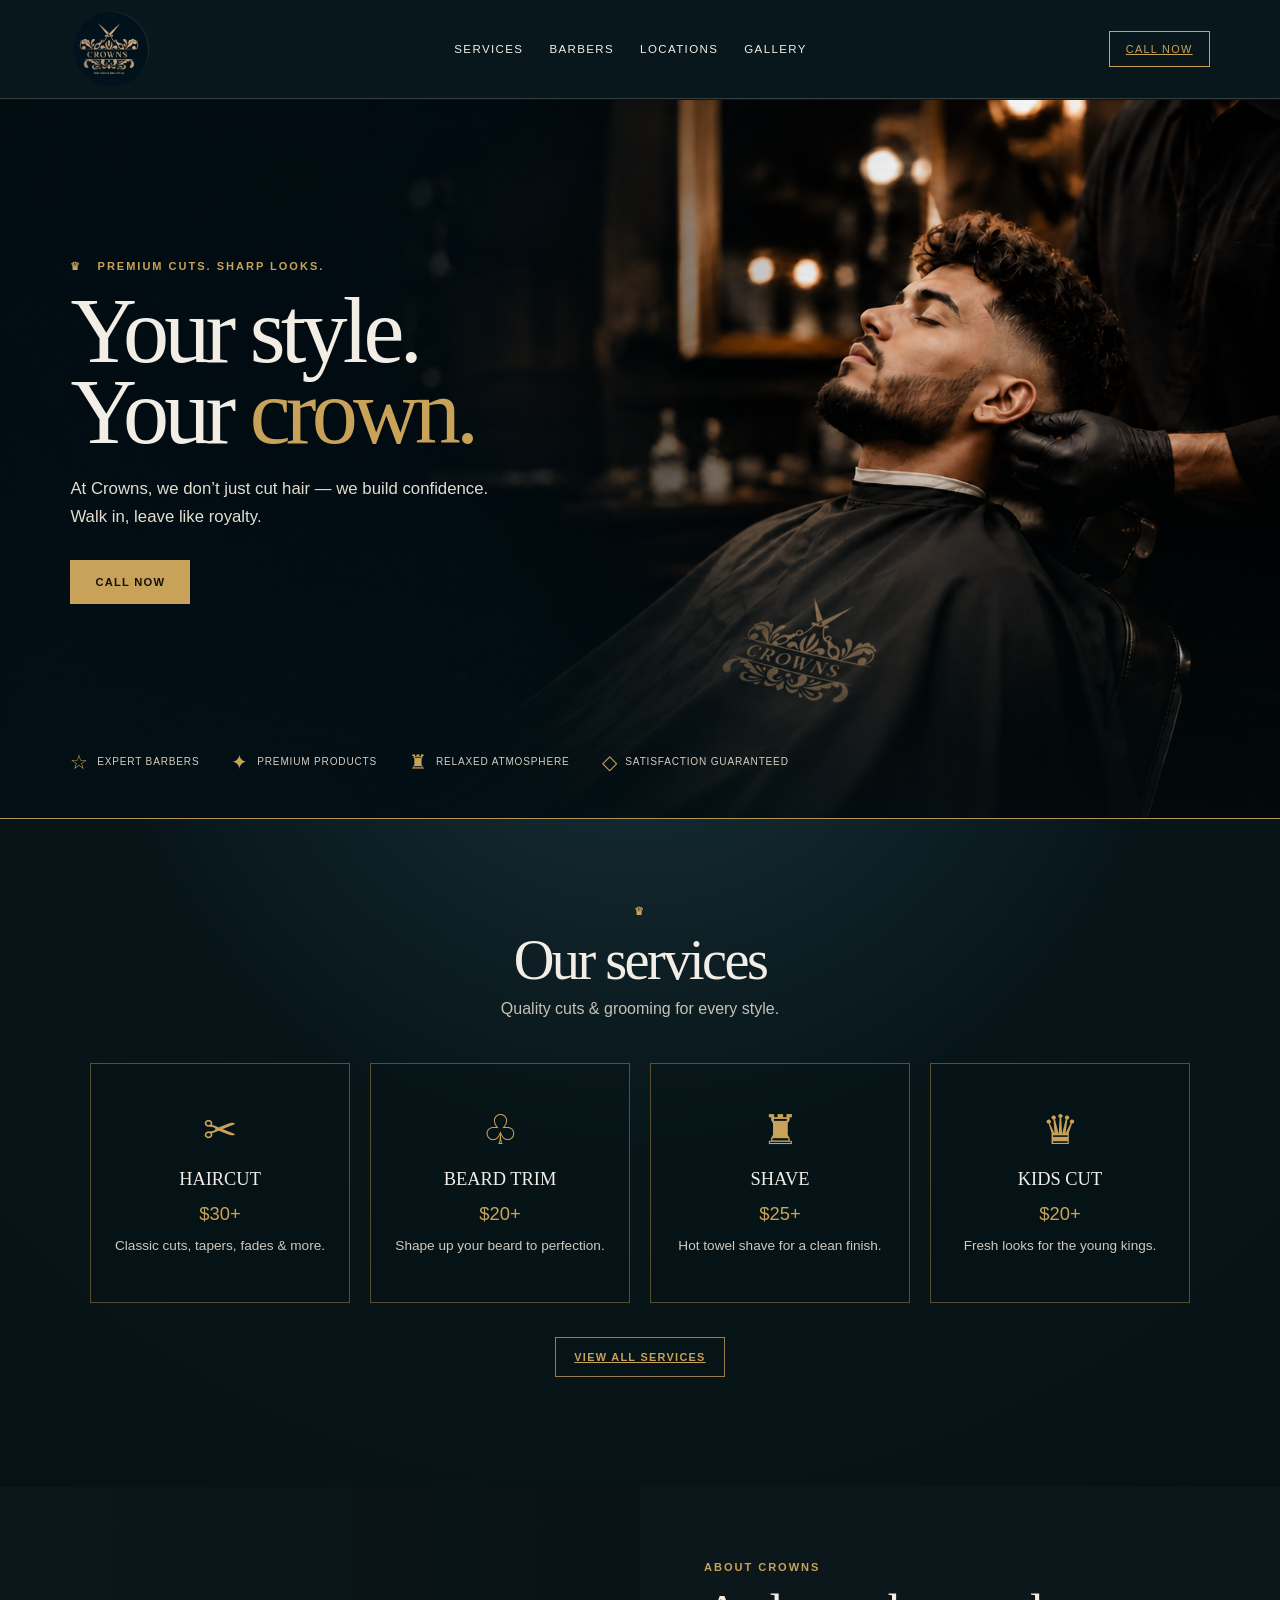
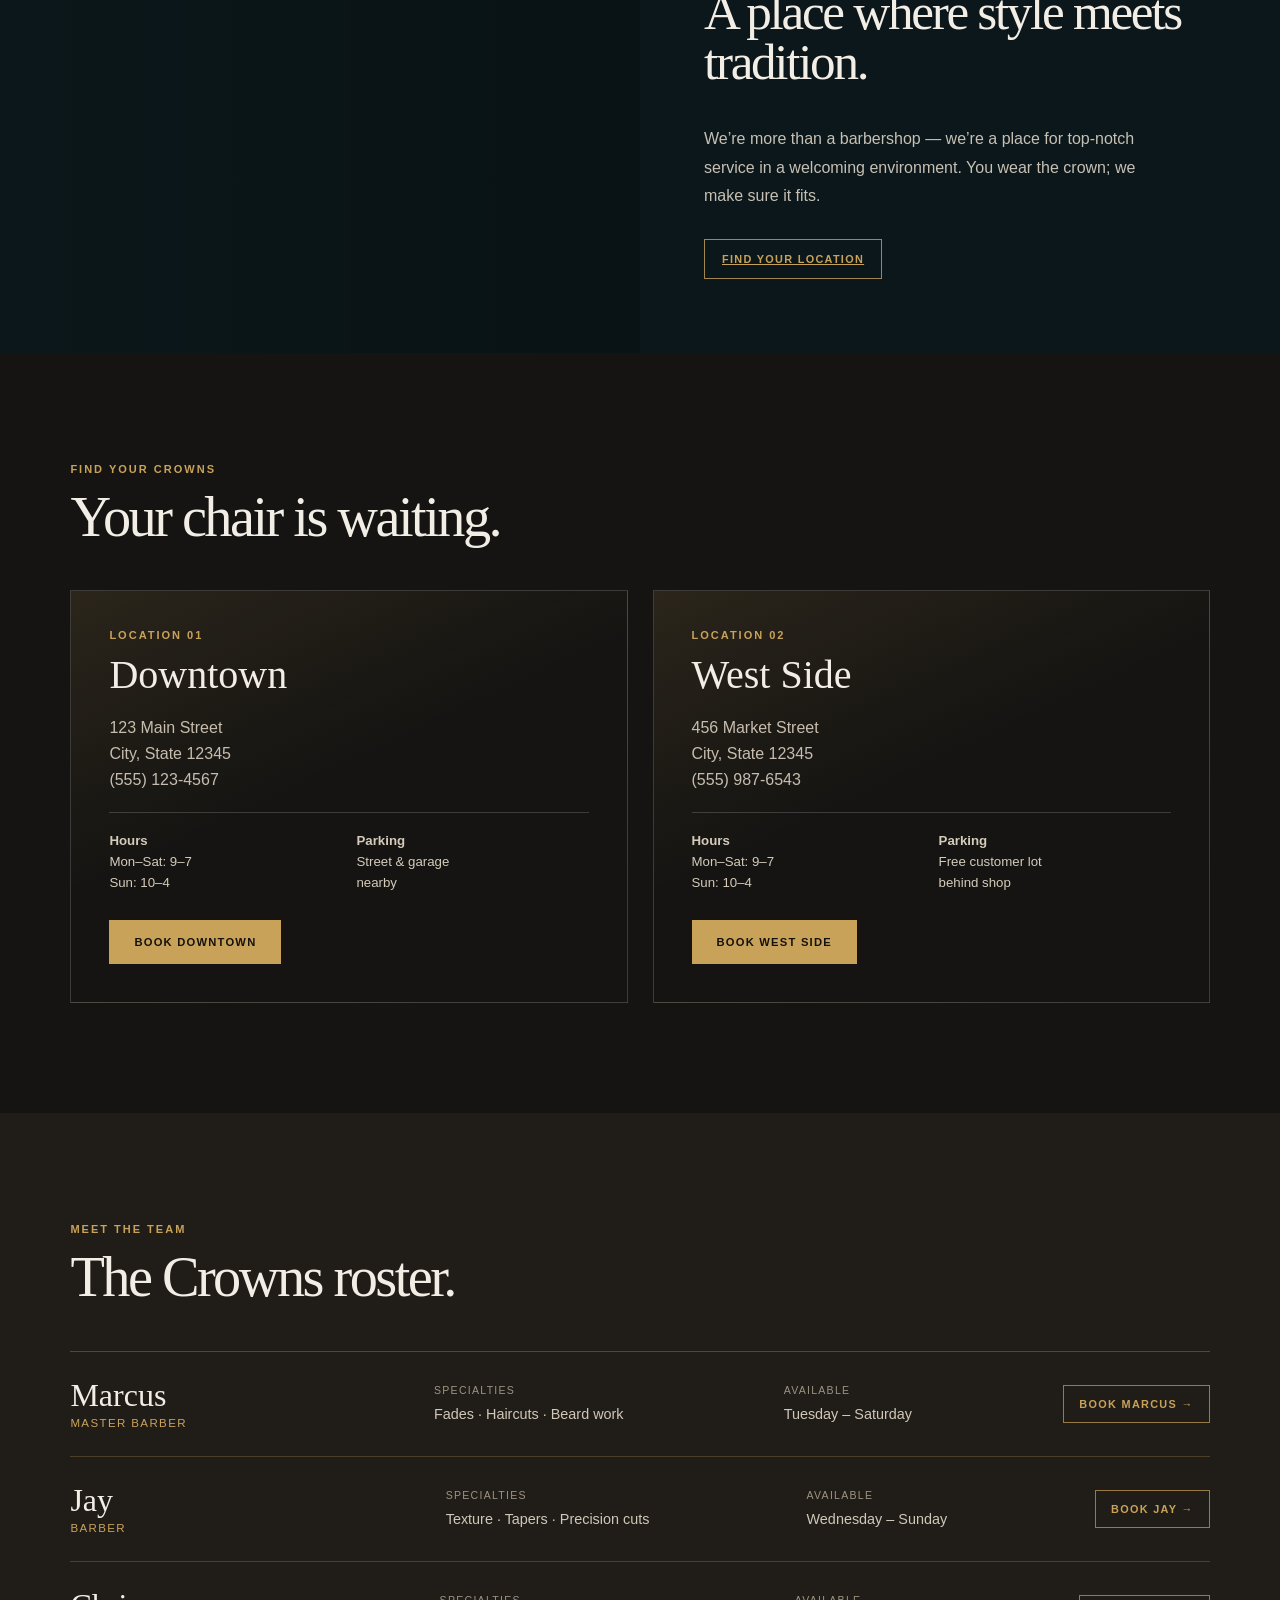
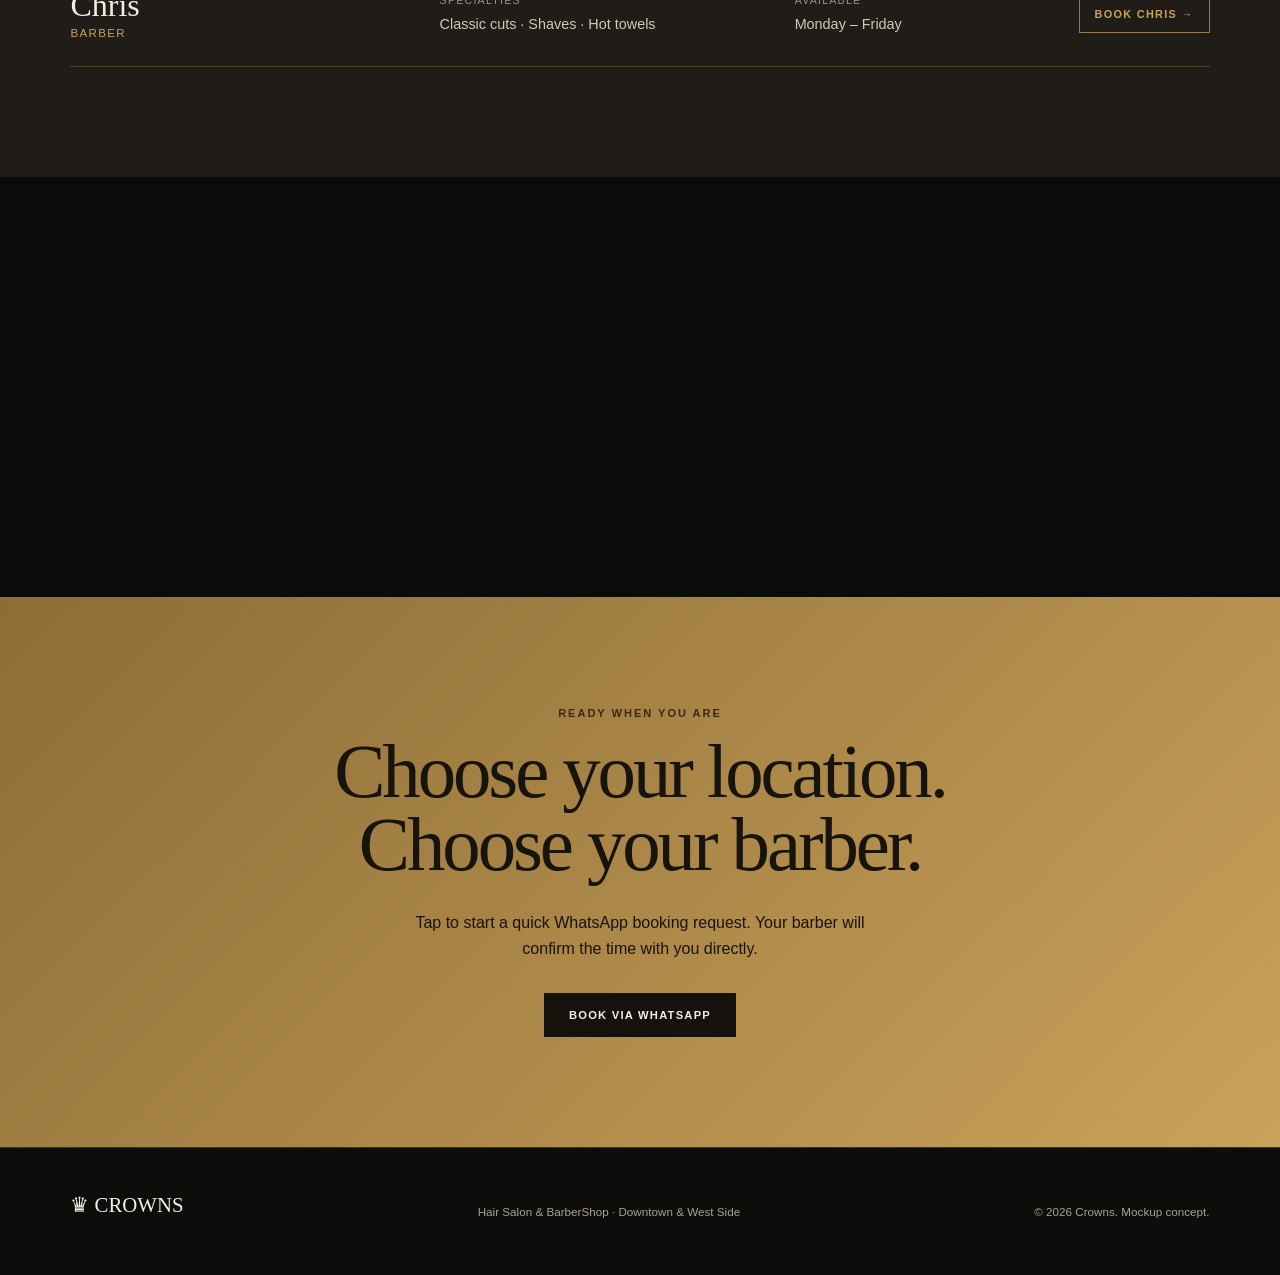
==== Src/index.html @ 9088aa58 "Add Netlify entry page" ====
<!doctype html>
<html lang="en">
<head>
  <meta charset="utf-8">
  <meta name="viewport" content="width=device-width, initial-scale=1">
  <meta http-equiv="refresh" content="0; url=./crowns-barbershop.html">
  <title>Crowns Barbershop</title>
  <script>location.replace("./crowns-barbershop.html")</script>
</head>
<body>
  <p><a href="./crowns-barbershop.html">Open Crowns Barbershop</a></p>
</body>
</html>
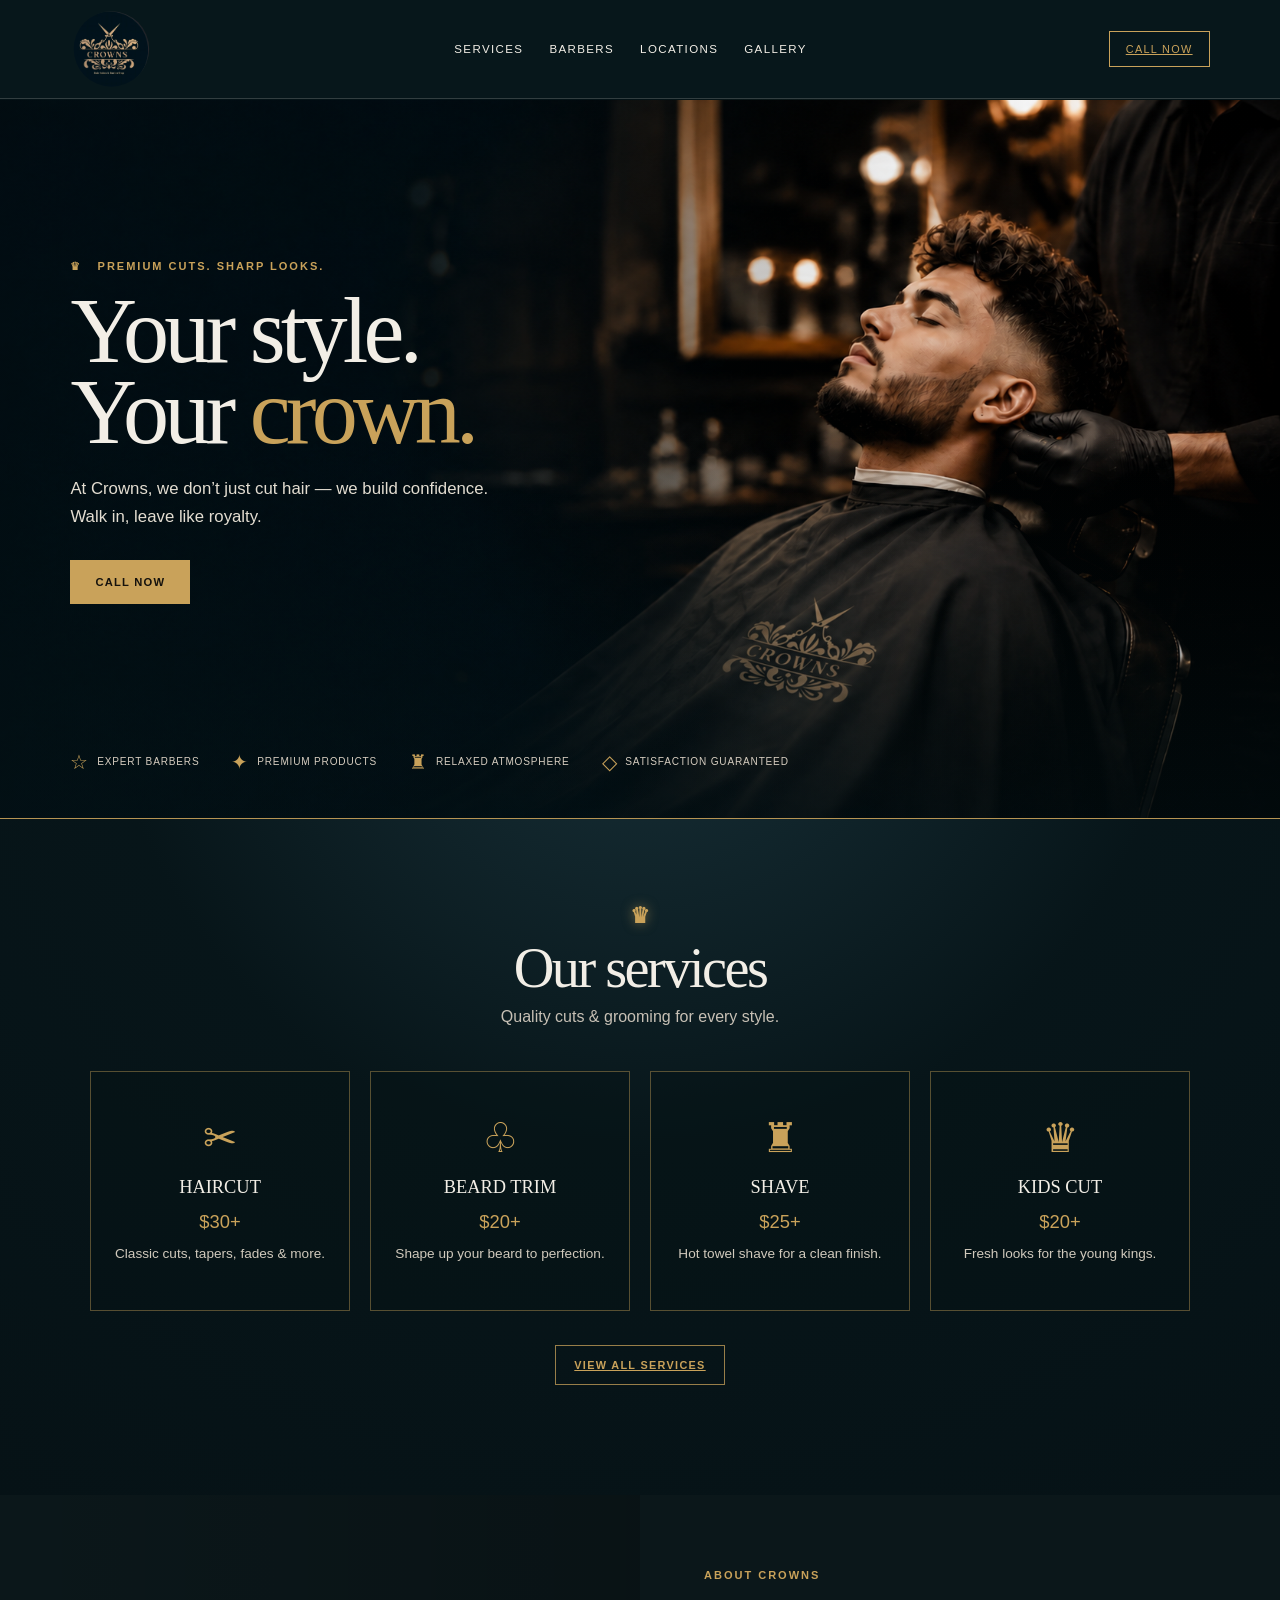
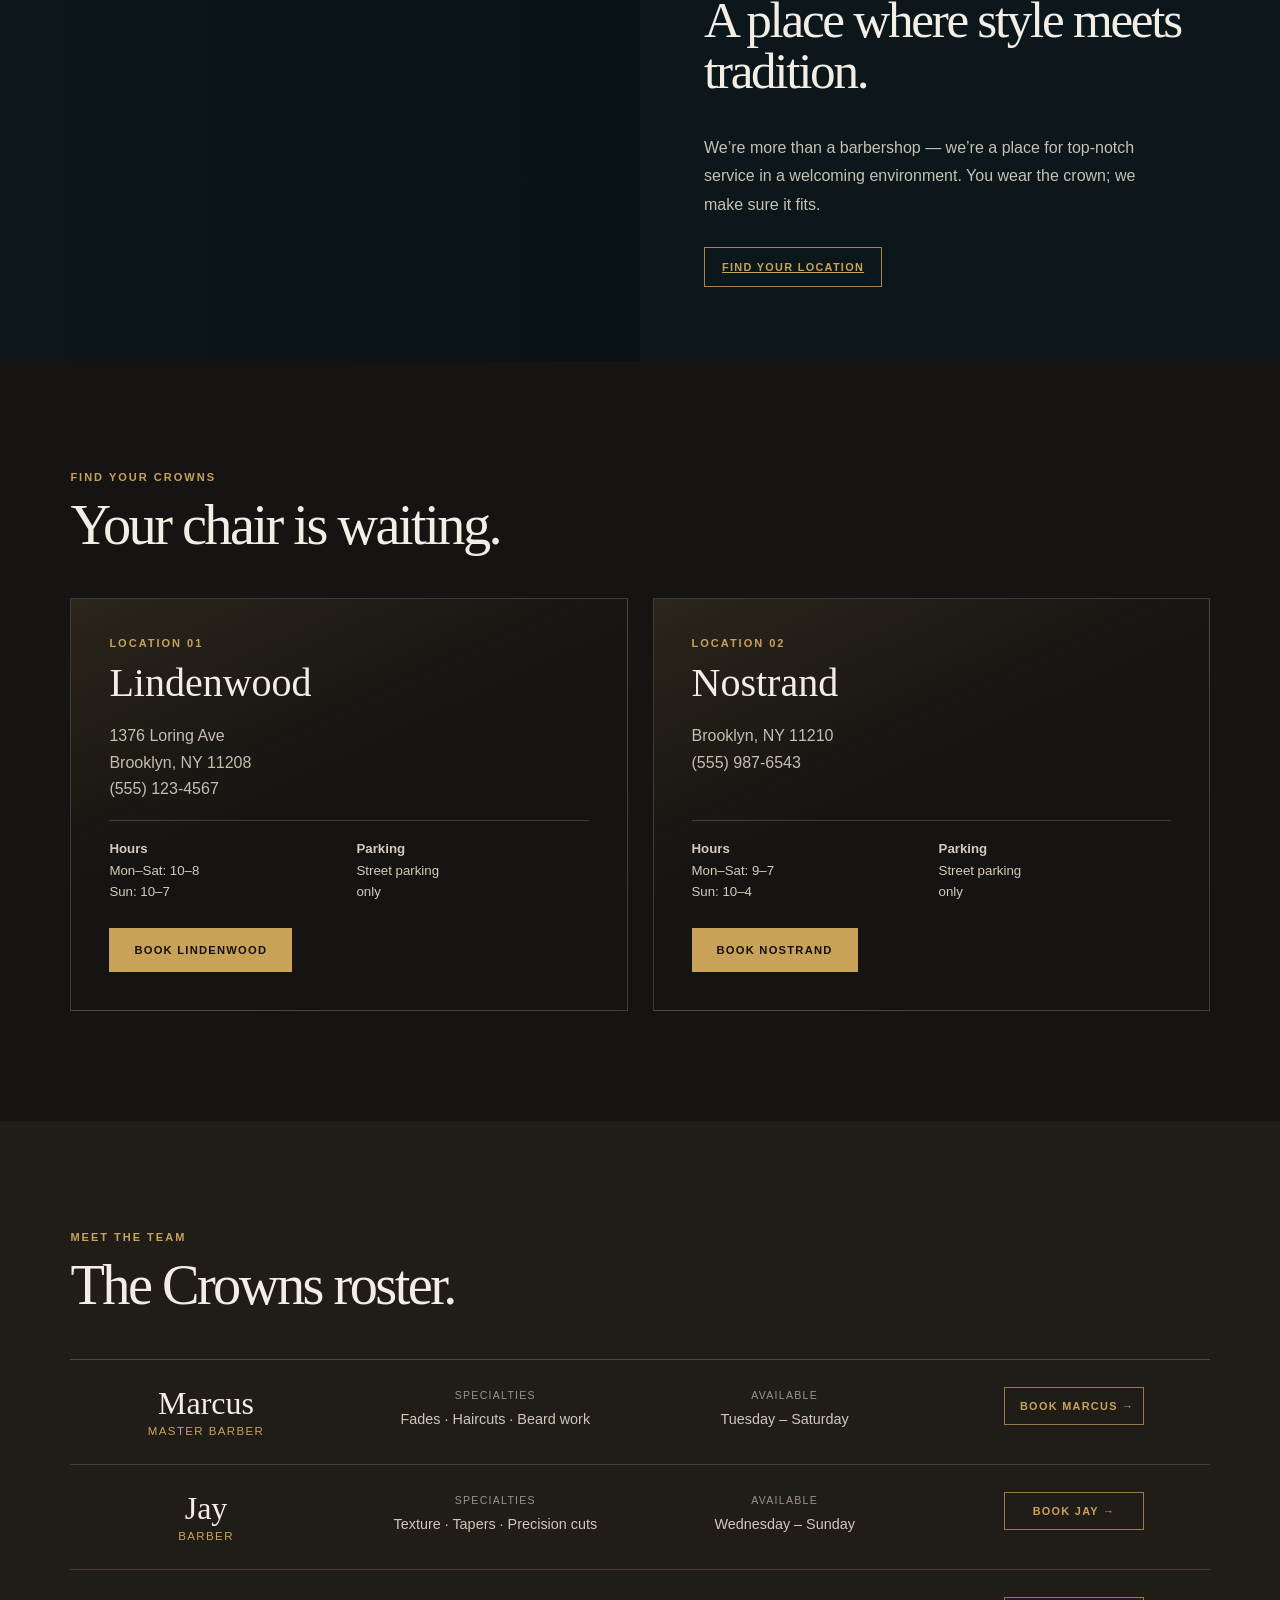
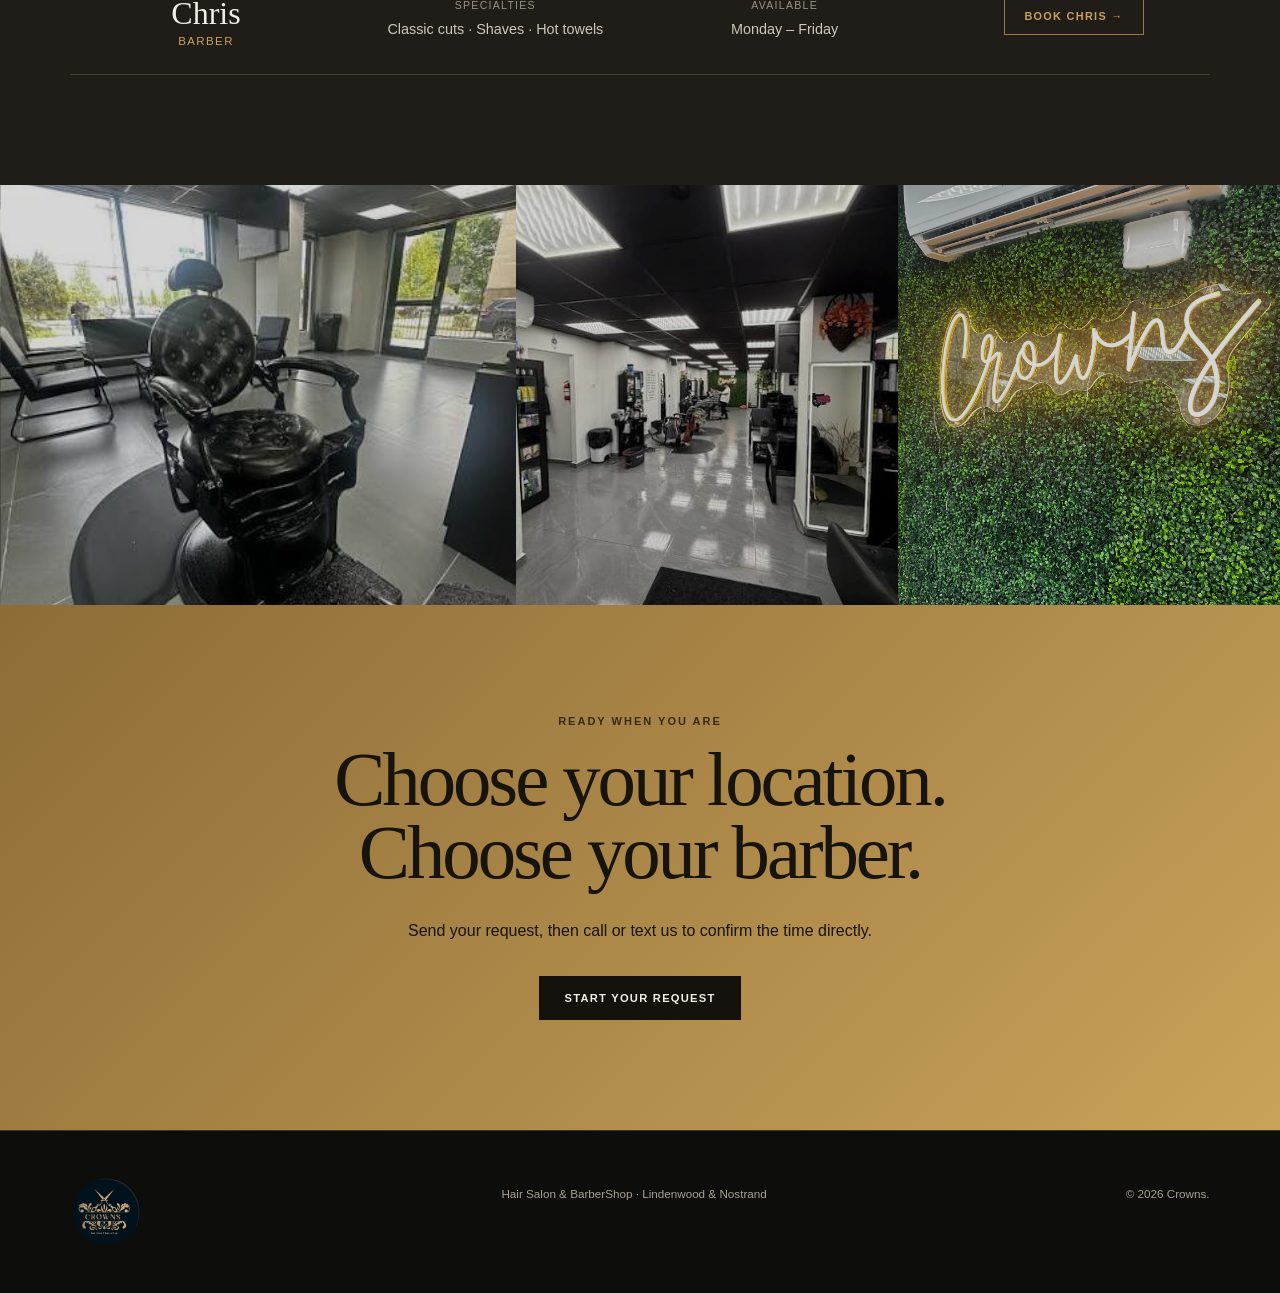
==== commit 0817f205: "Serve home page at clean root URL" ====
--- a/Src/index.html
+++ b/Src/index.html
@@ -3,11 +3,63 @@
 <head>
   <meta charset="utf-8">
   <meta name="viewport" content="width=device-width, initial-scale=1">
-  <meta http-equiv="refresh" content="0; url=./crowns-barbershop.html">
-  <title>Crowns Barbershop</title>
-  <script>location.replace("./crowns-barbershop.html")</script>
+  <title>Crowns — Hair Salon & BarberShop</title>
+  <meta name="description" content="Crowns Hair Salon & BarberShop website mockup.">
+  <link rel="stylesheet" href="styles.css">
 </head>
 <body>
-  <p><a href="./crowns-barbershop.html">Open Crowns Barbershop</a></p>
+  <nav>
+    <a class="site-brand" href="#top" aria-label="Crowns home"><img class="site-brand__logo" src="assets/crowns-logo-round.jpg" alt="Crowns Hair Salon & BarberShop"></a>
+    <div class="nav-links"><a href="#services">Services</a><a href="#barbers">Barbers</a><a href="#locations">Locations</a><a href="#gallery">Gallery</a></div>
+    <a class="nav-call-button" href="tel:+15551234567">Call now</a>
+  </nav>
+
+  <main id="top">
+    <section class="hero">
+      <div class="hero__content"><div class="eyebrow">♛ &nbsp; Premium cuts. Sharp looks.</div><h1 class="serif">Your style.<br>Your <em>crown.</em></h1><p>At Crowns, we don’t just cut hair — we build confidence. Walk in, leave like royalty.</p><a class="button" href="tel:+15551234567">Call now</a></div>
+      <div class="hero__highlights"><span><b>☆</b> Expert barbers</span><span><b>✦</b> Premium products</span><span><b>♜</b> Relaxed atmosphere</span><span><b>◇</b> Satisfaction guaranteed</span></div>
+    </section>
+
+    <section class="services" id="services"><div class="services__header"><div class="eyebrow">♛</div><h2 class="section-title serif">Our services</h2><p class="services__subtitle">Quality cuts &amp; grooming for every style.</p></div><div class="services__grid">
+      <article class="service"><div class="service-icon">✂</div><h3>Haircut</h3><div class="price">$30+</div><p>Classic cuts, tapers, fades &amp; more.</p></article>
+      <article class="service"><div class="service-icon">♧</div><h3>Beard trim</h3><div class="price">$20+</div><p>Shape up your beard to perfection.</p></article>
+      <article class="service"><div class="service-icon">♜</div><h3>Shave</h3><div class="price">$25+</div><p>Hot towel shave for a clean finish.</p></article>
+      <article class="service"><div class="service-icon">♛</div><h3>Kids cut</h3><div class="price">$20+</div><p>Fresh looks for the young kings.</p></article>
+    </div><a class="button-link" href="#locations">View all services</a></section>
+
+    <section class="about" id="about"><div class="about__image" role="img" aria-label="Crowns barbershop interior"></div><div class="about__content"><div class="eyebrow">About Crowns</div><h2 class="serif">A place where style meets tradition.</h2><p>We’re more than a barbershop — we’re a place for top-notch service in a welcoming environment. You wear the crown; we make sure it fits.</p><a class="button-link" href="#locations">Find your location</a></div></section>
+
+    <section class="locations" id="locations"><div class="locations__header"><div><div class="eyebrow">Find your Crowns</div><h2 class="section-title serif">Your chair is waiting.</h2></div></div><div class="locations__grid">
+      <article class="location"><div class="eyebrow">Location 01</div><h3>Lindenwood</h3><p>1376 Loring Ave<br>Brooklyn, NY 11208<br>(555) 123-4567</p><div class="location__meta"><div><b>Hours</b><br>Mon–Sat: 10–8<br>Sun: 10–7</div><div><b>Parking</b><br>Street parking<br>only</div></div><button class="button" onclick="openBooking('Lindenwood')">Book Lindenwood</button></article>
+      <article class="location"><div class="eyebrow">Location 02</div><h3>Nostrand</h3><p>Brooklyn, NY 11210<br>(555) 987-6543</p><div class="location__meta"><div><b>Hours</b><br>Mon–Sat: 9–7<br>Sun: 10–4</div><div><b>Parking</b><br>Street parking<br>only</div></div><button class="button" onclick="openBooking('Nostrand')">Book Nostrand</button></article>
+    </div></section>
+
+    <section class="barbers" id="barbers"><div class="eyebrow">Meet the team</div><h2 class="section-title serif">The Crowns roster.</h2><div class="roster">
+      <article class="roster__row"><div><div class="roster__name">Marcus</div><div class="roster__title">Master Barber</div></div><div class="roster__detail"><span class="roster__label">Specialties</span>Fades · Haircuts · Beard work</div><div class="roster__detail"><span class="roster__label">Available</span>Tuesday – Saturday</div><button class="button-link" onclick="openBooking(null,'Marcus')">Book Marcus →</button></article>
+      <article class="roster__row"><div><div class="roster__name">Jay</div><div class="roster__title">Barber</div></div><div class="roster__detail"><span class="roster__label">Specialties</span>Texture · Tapers · Precision cuts</div><div class="roster__detail"><span class="roster__label">Available</span>Wednesday – Sunday</div><button class="button-link" onclick="openBooking(null,'Jay')">Book Jay →</button></article>
+      <article class="roster__row"><div><div class="roster__name">Chris</div><div class="roster__title">Barber</div></div><div class="roster__detail"><span class="roster__label">Specialties</span>Classic cuts · Shaves · Hot towels</div><div class="roster__detail"><span class="roster__label">Available</span>Monday – Friday</div><button class="button-link" onclick="openBooking(null,'Chris')">Book Chris →</button></article>
+    </div></section>
+
+    <section class="gallery" id="gallery"><div class="tile" role="img" aria-label="Crowns barber chair" style="--tile:url('assets/crowns-wall-chair.png')"></div><div class="tile" role="img" aria-label="Crowns salon interior" style="--tile:url('assets/crowns-wall-interior.png')"></div><div class="tile" role="img" aria-label="Illuminated Crowns wall sign" style="--tile:url('assets/crowns-wall-sign.jpg')"></div></section>
+    <section class="cta"><div class="eyebrow">Ready when you are</div><h2>Choose your location.<br>Choose your barber.</h2><p>Send your request, then call or text us to confirm the time directly.</p><button class="button" onclick="openBooking()">Start your request</button></section>
+  </main>
+  <footer><a class="footer__brand" href="#top" aria-label="Crowns home"><img class="site-brand__logo" src="assets/crowns-logo-round.jpg" alt="Crowns Hair Salon &amp; BarberShop"></a><p>Hair Salon &amp; BarberShop · Lindenwood &amp; Nostrand</p><p>© 2026 Crowns.</p></footer>
+
+  <div class="modal" id="booking" role="dialog" aria-modal="true" aria-label="Book an appointment"><div class="dialog"><button class="close" onclick="closeBooking()" aria-label="Close">×</button>
+    <div class="step active" id="location-step"><div class="eyebrow">Step 1 of 2</div><h2>Choose your location.</h2><div class="booking__choice-grid"><button class="choice" onclick="chooseLocation('Lindenwood')"><strong>Lindenwood</strong><span>1376 Loring Ave, Brooklyn, NY 11208</span></button><button class="choice" onclick="chooseLocation('Nostrand')"><strong>Nostrand</strong><span>Brooklyn, NY 11210</span></button></div></div>
+    <div class="step" id="barber-step"><button class="back" onclick="showStep('location-step')">← Change location</button><div class="eyebrow">Step 2 of 2</div><h2>Choose your barber.</h2><div class="booking__choice-grid"><button class="choice" onclick="chooseBarber('Marcus')"><strong>Marcus</strong><span>Master Barber</span></button><button class="choice" onclick="chooseBarber('Jay')"><strong>Jay</strong><span>Barber</span></button><button class="choice" onclick="chooseBarber('Chris')"><strong>Chris</strong><span>Barber</span></button><button class="choice" onclick="chooseBarber('No preference')"><strong>No preference</strong><span>First available barber</span></button></div></div>
+    <div class="step" id="confirm-step"><button class="back" onclick="showStep('barber-step')">← Change barber</button><div class="eyebrow">Almost there</div><h2>Send your request.</h2><div class="booking__summary" id="summary"></div><p class="booking__instructions">Call us to request an appointment, or send a text with your details already included. Add your preferred date and time before sending.</p><div class="booking__action-grid"><a class="button" id="call" href="tel:+15551234567">Call now</a><a class="button button--outline" id="sms" href="#">Text via SMS</a></div></div>
+  </div></div>
+  <script>
+    let selectedLocation='', selectedBarber='';
+    const steps=['location-step','barber-step','confirm-step'];
+    function showStep(id){steps.forEach(s=>document.getElementById(s).classList.toggle('active',s===id));}
+    function openBooking(location='',barber=''){selectedLocation=location;selectedBarber=barber;document.getElementById('booking').classList.add('show'); if(selectedLocation && selectedBarber){buildMessage();showStep('confirm-step')}else if(selectedLocation){showStep('barber-step')}else if(selectedBarber){showStep('location-step')}else{showStep('location-step')}}
+    function closeBooking(){document.getElementById('booking').classList.remove('show');}
+    function chooseLocation(location){selectedLocation=location;if(selectedBarber){buildMessage();showStep('confirm-step')}else showStep('barber-step');}
+    function chooseBarber(barber){selectedBarber=barber;buildMessage();showStep('confirm-step');}
+    function buildMessage(){const message=`Hi Crowns! I'd like to book an appointment.\n\nLocation: ${selectedLocation}\nBarber: ${selectedBarber}\nService: Haircut\nPreferred date: \nPreferred time: `;document.getElementById('summary').innerHTML=`<b>Location:</b> ${selectedLocation}<br><b>Barber:</b> ${selectedBarber}<br><b>Service:</b> Haircut`;document.getElementById('sms').href='sms:+15551234567?body='+encodeURIComponent(message);}
+    document.getElementById('booking').addEventListener('click',e=>{if(e.target.id==='booking')closeBooking()}); document.addEventListener('keydown',e=>{if(e.key==='Escape')closeBooking()});
+  </script>
 </body>
 </html>
--- a/Src/styles.css
+++ b/Src/styles.css
@@ -0,0 +1,779 @@
+:root {
+   --ink:#0d0d0c;
+   --paper:#f2eee6;
+   --gold:#c9a25a;
+   --muted:#a99f90;
+   --line:rgba(242,238,230,.18);
+}
+
+* {
+   box-sizing:border-box;
+}
+
+ html {
+   scroll-behavior:smooth;
+}
+
+ body {
+   margin:0;
+   color:var(--paper);
+   background:var(--ink);
+   font-family:Arial, Helvetica, sans-serif;
+}
+
+.serif {
+   font-family:Georgia, 'Times New Roman', serif;
+}
+
+ .eyebrow {
+   color:var(--gold);
+   text-transform:uppercase;
+   letter-spacing:.18em;
+   font-size:.69rem;
+   font-weight:700;
+}
+
+/* Navigation */
+nav {
+   position:absolute;
+   top:0;
+   left:0;
+   right:0;
+   z-index:5;
+   display:flex;
+   align-items:center;
+   justify-content:space-between;
+   padding:8px 5.5vw;
+   border-bottom:1px solid var(--line);
+   background:#07171b;
+}
+
+.site-brand {
+   display:flex;
+   align-items:center;
+   color:var(--paper);
+   text-decoration:none;
+}
+
+ .site-brand__logo {
+   display:block;
+   width:82px;
+   height:82px;
+   object-fit:cover;
+   clip-path:circle(46% at 50% 50%);
+   filter:contrast(1.1) saturate(.92);
+}
+
+.nav-links {
+   display:flex;
+   gap:26px;
+}
+
+ .nav-links a {
+   color:var(--paper);
+   text-decoration:none;
+   font-size:.72rem;
+   letter-spacing:.12em;
+   text-transform:uppercase;
+}
+
+.nav-links a:hover {
+   color:var(--gold);
+}
+
+.nav-call-button {
+   border:1px solid var(--gold);
+   color:var(--gold);
+   background:transparent;
+   padding:11px 16px;
+   font-size:.68rem;
+   letter-spacing:.12em;
+   text-transform:uppercase;
+   cursor:pointer;
+}
+
+/* Hero */
+.hero {
+   min-height:760px;
+   position:relative;
+   overflow:hidden;
+   display:flex;
+   align-items:center;
+   background:radial-gradient(ellipse at 72% 32%,rgba(177,131,61,.18),transparent 29%),#031216;
+}
+
+.hero:before {
+   content:'';
+   position:absolute;
+   inset:100px 0 0;
+   background:#031216 url('assets/crowns-hero-wide.png') center/cover no-repeat;
+}
+
+.hero:after {
+   content:'';
+   position:absolute;
+   inset:0;
+   background:linear-gradient(90deg,rgba(3,18,22,.5) 0%,rgba(3,18,22,.24) 37%,rgba(3,18,22,.06) 66%,transparent 100%),linear-gradient(0deg,rgba(3,18,22,.52),transparent 48%);
+}
+
+.hero__content {
+   position:relative;
+   z-index:1;
+   width:min(1180px,89vw);
+   text-align:left;
+   padding:150px 0 104px;
+}
+
+h1 {
+   font-size:clamp(3.6rem,7.2vw,6.8rem);
+   line-height:.88;
+   letter-spacing:-.052em;
+   margin:18px 0 22px;
+   font-weight:400;
+   max-width:700px;
+}
+
+ h1 em {
+   color:var(--gold);
+   font-style:normal;
+}
+
+ .hero p {
+   max-width:455px;
+   margin:0 0 29px;
+   line-height:1.65;
+   color:#e3ddd1;
+   font-size:1.05rem;
+}
+
+.button {
+   display:inline-block;
+   border:0;
+   background:var(--gold);
+   color:#15120d;
+   padding:16px 25px;
+   font-weight:700;
+   letter-spacing:.11em;
+   font-size:.7rem;
+   text-transform:uppercase;
+   cursor:pointer;
+   text-decoration:none;
+}
+
+ .button:hover {
+   background:#e4c57d;
+}
+
+.hero__highlights {
+   position:absolute;
+   z-index:1;
+   bottom:44px;
+   left:5.5vw;
+   display:flex;
+   gap:32px;
+   font-size:.63rem;
+   letter-spacing:.08em;
+   text-transform:uppercase;
+   color:#d5ccbf;
+}
+
+.hero__highlights span {
+   display:flex;
+   align-items:center;
+   gap:8px;
+}
+
+.hero__highlights b {
+   color:var(--gold);
+   font-size:1.25rem;
+   font-weight:400;
+}
+
+/* Shared sections */
+section {
+   padding:110px 5.5vw;
+}
+
+.section-title {
+   font-size:clamp(2.5rem,4.4vw,4.7rem);
+   font-weight:400;
+   line-height:.98;
+   margin:15px 0 0;
+   letter-spacing:-.045em;
+}
+
+/* Services */
+.services {
+   padding-top:86px;
+   background:radial-gradient(circle at 50% -30%,#19323a 0, #071519 50%, #061216 100%);
+   color:var(--paper);
+   border-top:1px solid rgba(201,162,90,.9);
+   text-align:center;
+}
+
+.services__header,.locations__header {
+   display:flex;
+   align-items:end;
+   justify-content:space-between;
+   margin-bottom:45px;
+}
+
+.services__header {
+   display:block;
+}
+
+.services .eyebrow {
+   color:var(--gold);
+}
+
+.services__header > .eyebrow {
+   font-size:1.35rem;
+   line-height:1;
+   letter-spacing:0;
+   margin-bottom:13px;
+   text-shadow:0 0 12px rgba(201,162,90,.55);
+}
+
+.services__subtitle {
+   color:#c7c0b5;
+   margin:12px 0 35px;
+}
+
+.services__grid {
+   display:grid;
+   grid-template-columns:repeat(4,1fr);
+   gap:20px;
+   max-width:1100px;
+   margin:0 auto;
+}
+
+.service {
+   min-height:240px;
+   padding:28px 20px;
+   display:flex;
+   flex-direction:column;
+   justify-content:center;
+   border:1px solid rgba(201,162,90,.42);
+   color:var(--paper);
+   background:rgba(5,18,22,.45);
+}
+
+.service-icon {
+   color:var(--gold);
+   font-size:2.55rem;
+   line-height:1;
+}
+
+.service h3 {
+   font-family:Georgia,serif;
+   font-size:1.15rem;
+   font-weight:400;
+   margin:18px 0 7px;
+   text-transform:uppercase;
+}
+
+.service p {
+   margin:0;
+   color:#d0c9bc;
+   font-size:.85rem;
+   line-height:1.55;
+}
+
+.price {
+   color:var(--gold);
+   font-size:1.15rem;
+   margin:6px 0 10px;
+}
+
+.services .button-link {
+   display:inline-block;
+   margin:34px auto 0;
+   border:1px solid rgba(201,162,90,.75);
+   padding:13px 18px;
+}
+
+/* About */
+.about {
+   display:grid;
+   grid-template-columns:1fr 1fr;
+   padding:0;
+   background:#0b171a;
+}
+
+.about__image {
+   min-height:430px;
+   background:linear-gradient(90deg,transparent,rgba(0,0,0,.2)),url('https://images.unsplash.com/photo-1512690459411-b9245aed614b?auto=format&fit=crop&w=1200&q=85') center/cover;
+}
+
+.about__content {
+   padding:74px 7vw 74px 5vw;
+   display:flex;
+   flex-direction:column;
+   justify-content:center;
+}
+
+.about__content h2 {
+   font-size:clamp(2.4rem,4vw,4rem);
+   font-weight:400;
+   line-height:.98;
+   margin:14px 0 22px;
+   letter-spacing:-.045em;
+}
+
+.about__content p {
+   color:#c7c0b4;
+   max-width:460px;
+   line-height:1.78;
+   font-size:1rem;
+}
+
+.about__content .button-link {
+   margin-top:12px;
+   border:1px solid rgba(201,162,90,.8);
+   padding:13px 17px;
+   width:max-content;
+}
+
+/* Locations */
+.locations {
+   background:#151412;
+}
+
+.locations__grid {
+   display:grid;
+   grid-template-columns:repeat(2,1fr);
+   gap:25px;
+}
+
+.location {
+   padding:38px;
+   min-height:390px;
+   display:flex;
+   flex-direction:column;
+   border:1px solid var(--line);
+   background:linear-gradient(155deg,rgba(201,162,90,.12),transparent 45%);
+}
+
+.location h3 {
+   font:400 2.5rem/1 Georgia,serif;
+   margin:14px 0 20px;
+}
+
+.location p {
+   color:#c6bdaf;
+   line-height:1.65;
+   margin:0 0 18px;
+}
+
+.location__meta {
+   display:grid;
+   grid-template-columns:1fr 1fr;
+   gap:15px;
+   border-top:1px solid var(--line);
+   padding-top:17px;
+   margin-top:auto;
+   color:#d4cbbb;
+   font-size:.83rem;
+   line-height:1.6;
+}
+
+.location .button {
+   margin-top:26px;
+   width:max-content;
+}
+
+/* Barber roster */
+.barbers {
+   background:#201d18;
+}
+
+.roster {
+   margin-top:46px;
+   border-top:1px solid rgba(201,162,90,.32);
+}
+
+.roster__row {
+   display:grid;
+   grid-template-columns:repeat(4,minmax(0,1fr));
+   gap:18px;
+   align-items:start;
+   text-align:center;
+   padding:27px 0;
+   border-bottom:1px solid rgba(201,162,90,.25);
+}
+
+.roster__row:hover {
+   background:linear-gradient(90deg,rgba(201,162,90,.09),transparent);
+}
+
+.roster__name {
+   font:400 2rem/1 Georgia,serif;
+}
+
+.roster__title {
+   color:var(--gold);
+   margin-top:6px;
+   font-size:.72rem;
+   letter-spacing:.12em;
+   text-transform:uppercase;
+}
+
+.roster__detail {
+   color:#d0c7b9;
+   align-self:start;
+   display:flex;
+   flex-direction:column;
+   align-items:center;
+   line-height:1.55;
+   font-size:.9rem;
+}
+
+.roster__label {
+   color:#9e9382;
+   display:block;
+   margin-bottom:4px;
+   font-size:.66rem;
+   letter-spacing:.12em;
+   text-transform:uppercase;
+}
+
+.roster .button-link {
+   width:140px;
+   justify-self:center;
+   text-align:center;
+   white-space:nowrap;
+   border:1px solid rgba(201,162,90,.7);
+   padding:12px 15px;
+}
+
+.button-link {
+   background:none;
+   border:0;
+   padding:0;
+   color:var(--gold);
+   cursor:pointer;
+   font-size:.68rem;
+   letter-spacing:.12em;
+   text-transform:uppercase;
+   font-weight:bold;
+}
+
+/* Gallery and call to action */
+.gallery {
+   padding:0;
+   display:grid;
+   grid-template-columns:1.15fr .85fr .85fr;
+   height:420px;
+}
+
+.tile {
+   background:var(--tile) center/cover;
+   position:relative;
+}
+
+.tile:after {
+   content:'';
+   position:absolute;
+   inset:0;
+   background:rgba(0,0,0,.16);
+}
+
+.cta {
+   text-align:center;
+   padding:110px 20px;
+   background:linear-gradient(135deg,#8d6c36,#c9a25a);
+   color:#17130d;
+}
+
+.cta .eyebrow {
+   color:#392a12;
+}
+
+.cta h2 {
+   font:400 clamp(3rem,6vw,5.5rem)/.95 Georgia,serif;
+   margin:17px 0 28px;
+   letter-spacing:-.04em;
+}
+
+.cta p {
+   max-width:480px;
+   margin:0 auto 31px;
+   line-height:1.65;
+}
+
+.cta .button {
+   background:#15120d;
+   color:var(--paper);
+}
+
+footer {
+   padding:45px 5.5vw;
+   display:flex;
+   justify-content:space-between;
+   gap:25px;
+   color:#aaa193;
+   font-size:.73rem;
+   border-top:1px solid var(--line);
+}
+
+.footer__brand {
+   display:flex;
+   align-items:center;
+   color:var(--paper);
+   font:400 1.3rem Georgia,serif;
+}
+
+.footer__brand .site-brand__logo {
+   width:72px;
+   height:72px;
+}
+
+/* Booking modal */
+.modal {
+   position:fixed;
+   inset:0;
+   display:none;
+   z-index:10;
+   background:rgba(0,0,0,.72);
+   place-items:center;
+   padding:18px;
+}
+
+.modal.show {
+   display:grid;
+}
+
+.dialog {
+   position:relative;
+   width:min(710px,100%);
+   background:var(--paper);
+   color:var(--ink);
+   padding:42px;
+   box-shadow:0 20px 80px #000;
+}
+
+.close {
+   position:absolute;
+   top:17px;
+   right:20px;
+   font-size:1.55rem;
+   border:0;
+   background:none;
+   cursor:pointer;
+}
+
+.dialog h2 {
+   font:400 2.7rem/.95 Georgia,serif;
+   margin:14px 0 30px;
+}
+
+.booking__choice-grid {
+   display:grid;
+   grid-template-columns:1fr 1fr;
+   gap:14px;
+}
+
+.choice {
+   text-align:left;
+   border:1px solid #c7bdb0;
+   background:#fffdf8;
+   padding:21px;
+   cursor:pointer;
+}
+
+.choice:hover,.choice.selected {
+   border-color:#a47c37;
+   background:#f7edda;
+}
+
+.choice strong {
+   display:block;
+   font:400 1.55rem Georgia,serif;
+   margin-bottom:5px;
+}
+
+.choice span {
+   color:#6e675d;
+   font-size:.83rem;
+}
+
+.step {
+   display:none;
+}
+
+.step.active {
+   display:block;
+}
+
+.back {
+   background:none;
+   border:0;
+   padding:0;
+   margin-bottom:8px;
+   font-size:.68rem;
+   text-transform:uppercase;
+   letter-spacing:.1em;
+   cursor:pointer;
+   color:#806125;
+}
+
+.booking__summary {
+   border-left:3px solid var(--gold);
+   background:#e9e1d2;
+   padding:14px;
+   margin:15px 0 22px;
+   line-height:1.65;
+   font-size:.91rem;
+}
+
+.booking__instructions {
+   color:#625b52;
+   line-height:1.65;
+}
+
+.booking__action-grid {
+   display:grid;
+   grid-template-columns:1fr 1fr;
+   gap:12px;
+   margin-top:22px;
+}
+
+.booking__action-grid .button {
+   text-align:center;
+}
+
+.button--outline {
+   background:transparent;
+   color:#34240e;
+   border:1px solid #a47c37;
+}
+
+.button--outline:hover {
+   background:#f7edda;
+}
+
+/* Mobile layout */
+@media (max-width:760px) {
+   nav {
+     padding:8px 6vw;
+  }
+
+.site-brand__logo {
+     width:72px;
+     height:72px;
+  }
+
+.nav-links {
+     display:none;
+  }
+
+.nav-call-button {
+     padding:9px 11px;
+     font-size:.6rem;
+  }
+
+.hero {
+     min-height:690px;
+  }
+
+.hero:before {
+     inset:88px 0 0;
+     background-position:64% center;
+     background-size:cover;
+  }
+
+.hero:after {
+     background:linear-gradient(90deg,rgba(3,18,22,.64) 0%,rgba(3,18,22,.36) 49%,rgba(3,18,22,.1) 100%),linear-gradient(0deg,rgba(3,18,22,.62),transparent 48%);
+  }
+
+.hero__content {
+     width:88vw;
+     padding:144px 0 145px;
+  }
+
+.hero__highlights {
+     bottom:37px;
+     left:6vw;
+     right:6vw;
+     gap:13px;
+     justify-content:space-between;
+  }
+
+.hero__highlights span {
+     display:block;
+     text-align:center;
+     line-height:1.35;
+  }
+
+.hero__highlights b {
+     display:block;
+  }
+
+.services__grid,.locations__grid,.about {
+     grid-template-columns:1fr;
+     gap:18px;
+  }
+
+.roster__row {
+     grid-template-columns:1fr;
+     gap:11px;
+     padding:25px 0;
+     text-align:left;
+  }
+
+  .roster__detail {
+     align-items:flex-start;
+  }
+
+.roster .button-link {
+     width:max-content;
+     justify-self:start;
+     margin-top:8px;
+  }
+
+.services__header,.locations__header {
+     display:block;
+  }
+
+.services__header .button {
+     margin-top:25px;
+  }
+
+.about__image {
+     min-height:290px;
+  }
+
+.about__content {
+     padding:60px 7vw;
+  }
+
+.gallery {
+     height:650px;
+     grid-template-columns:1fr;
+     grid-template-rows:repeat(3,1fr);
+  }
+
+.location {
+     min-height:365px;
+  }
+
+.dialog {
+     padding:32px 23px;
+  }
+
+.booking__choice-grid {
+     grid-template-columns:1fr;
+  }
+
+  .booking__action-grid {
+     grid-template-columns:1fr;
+  }
+
+ footer {
+     display:block;
+  }
+
+ footer p {
+     margin-top:20px;
+  }
+}
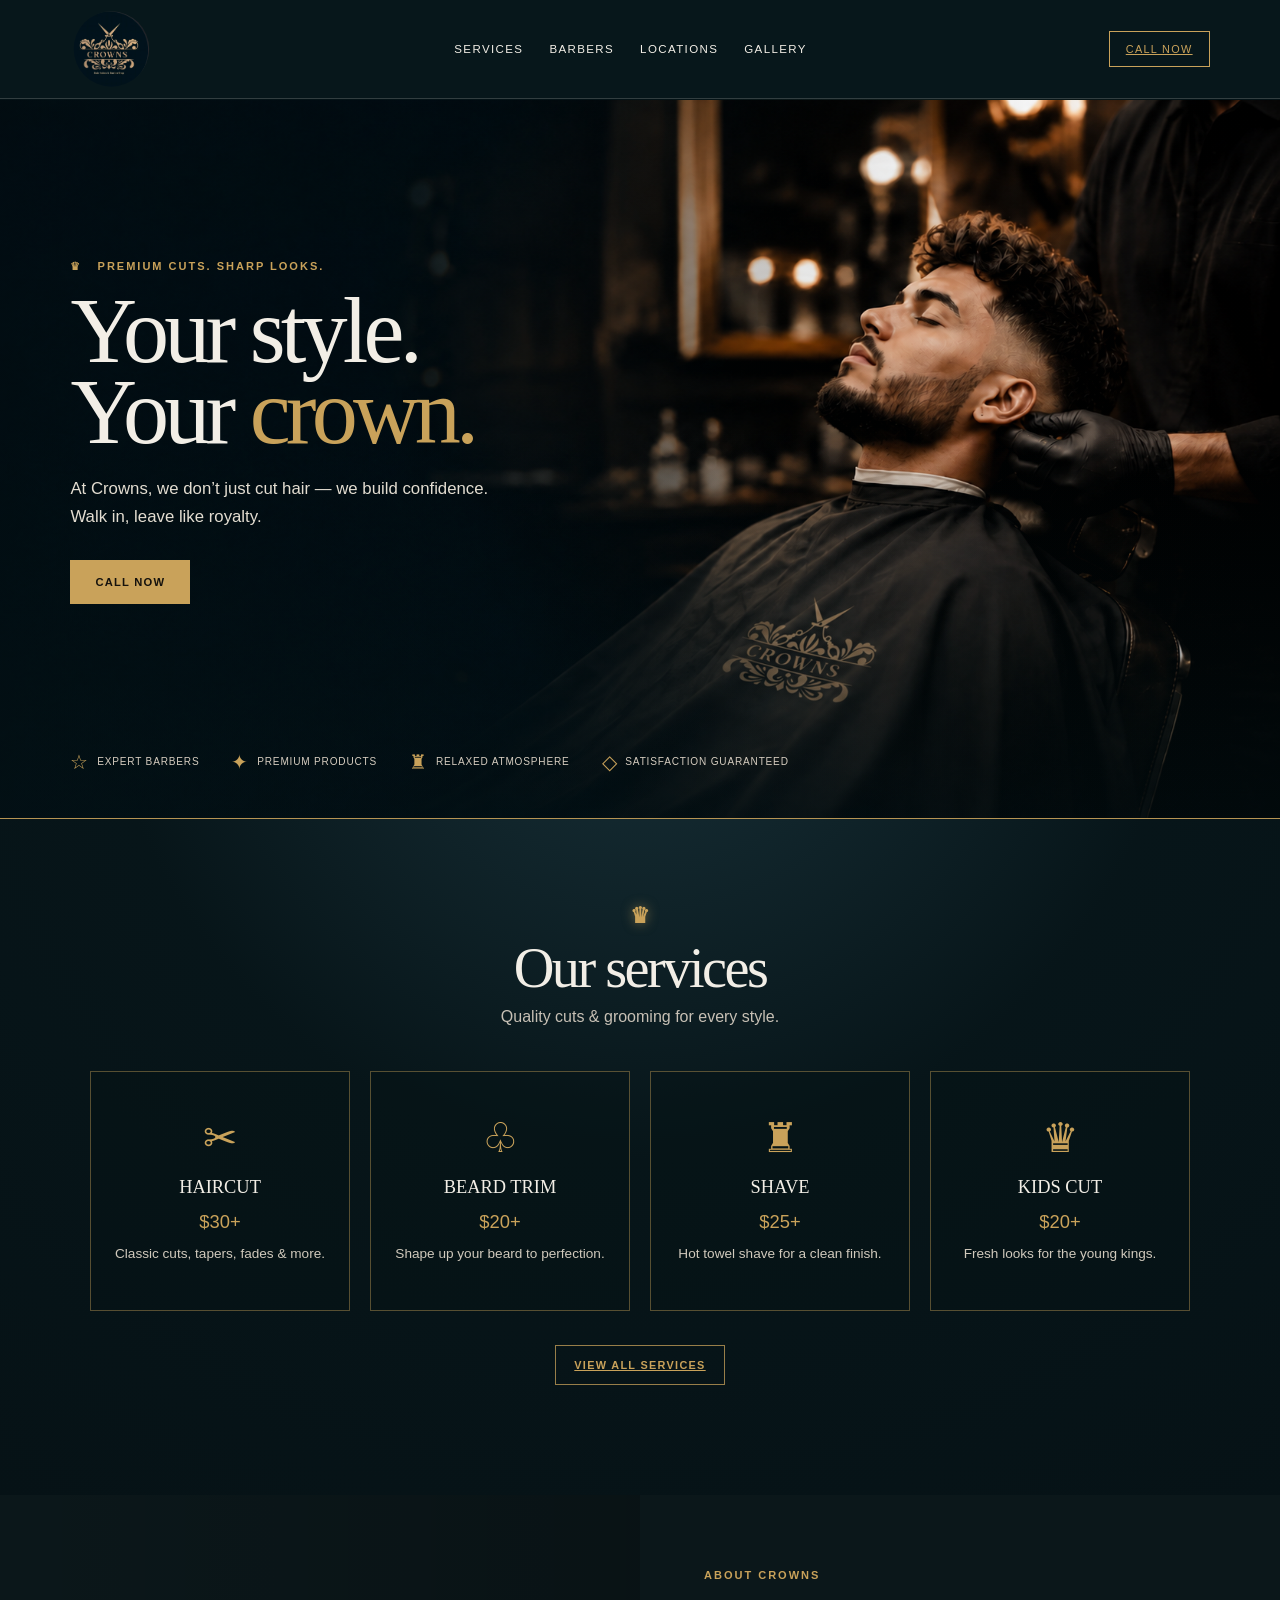
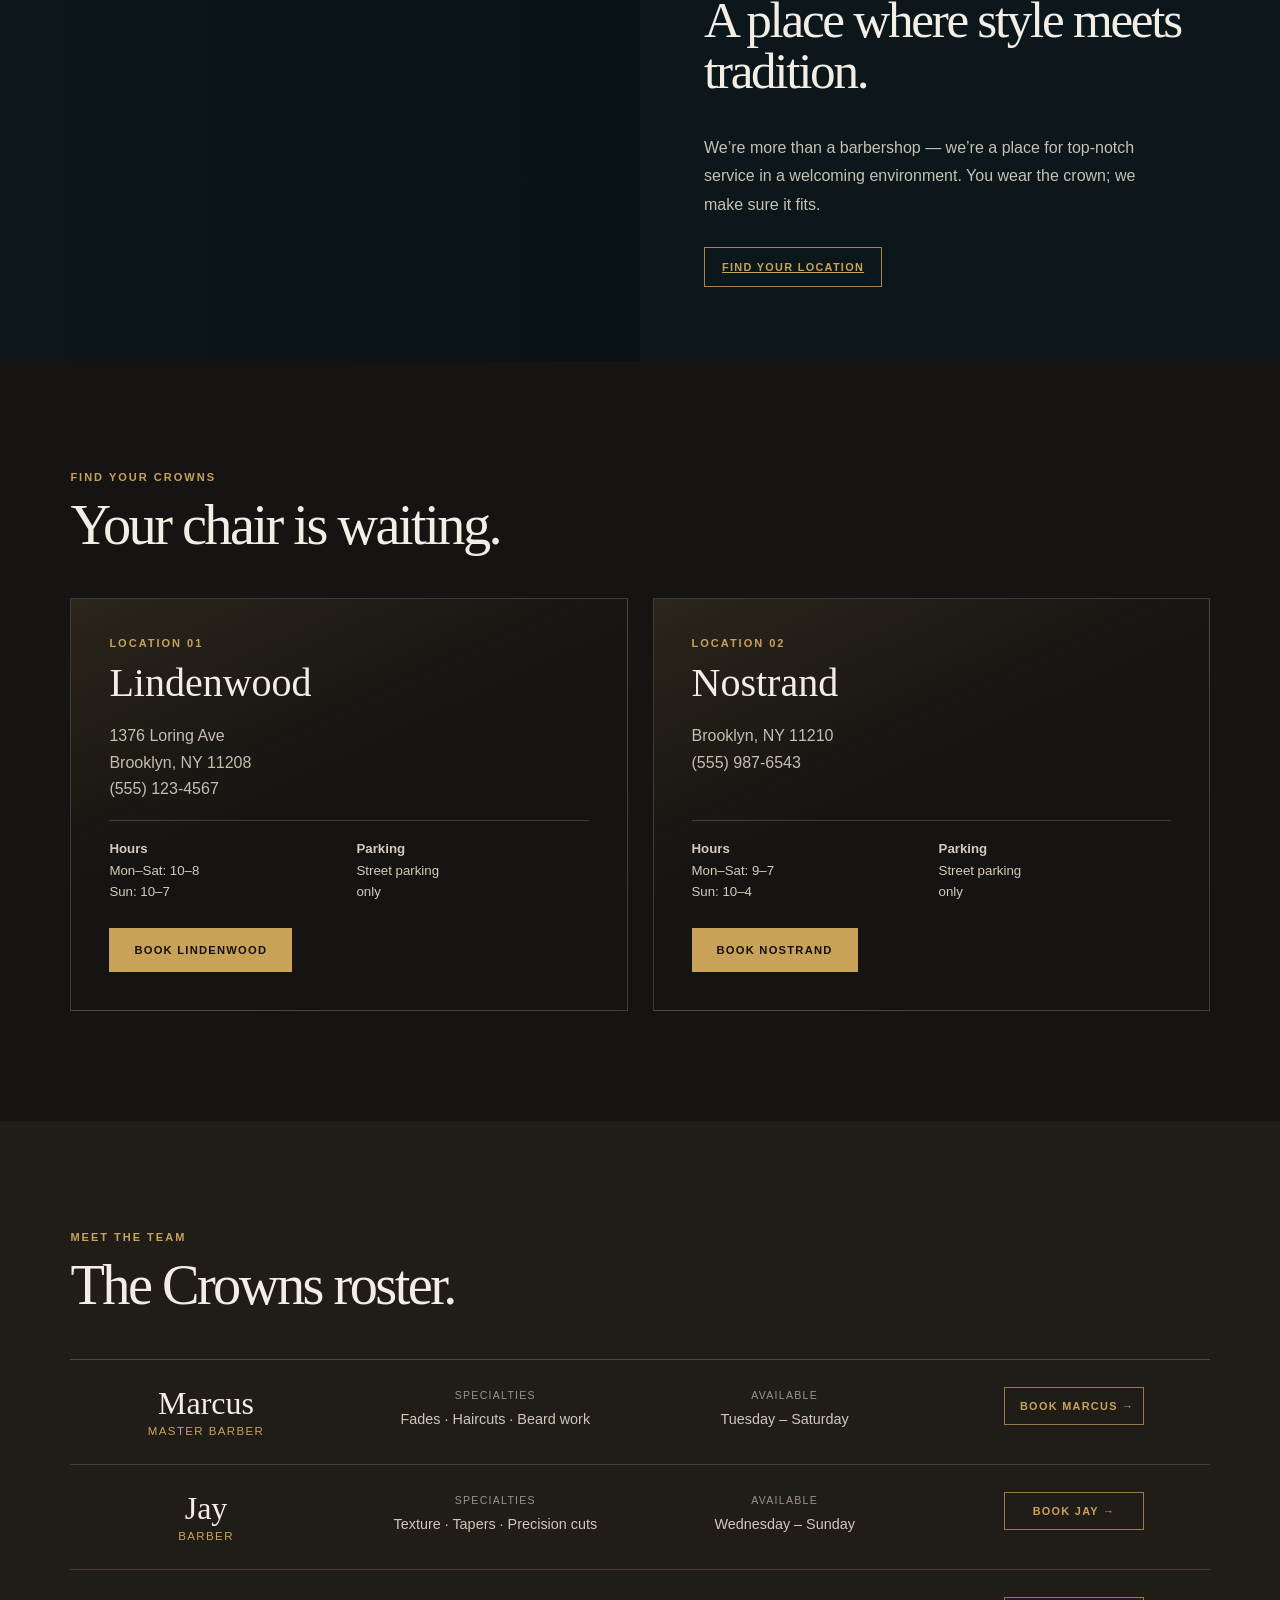
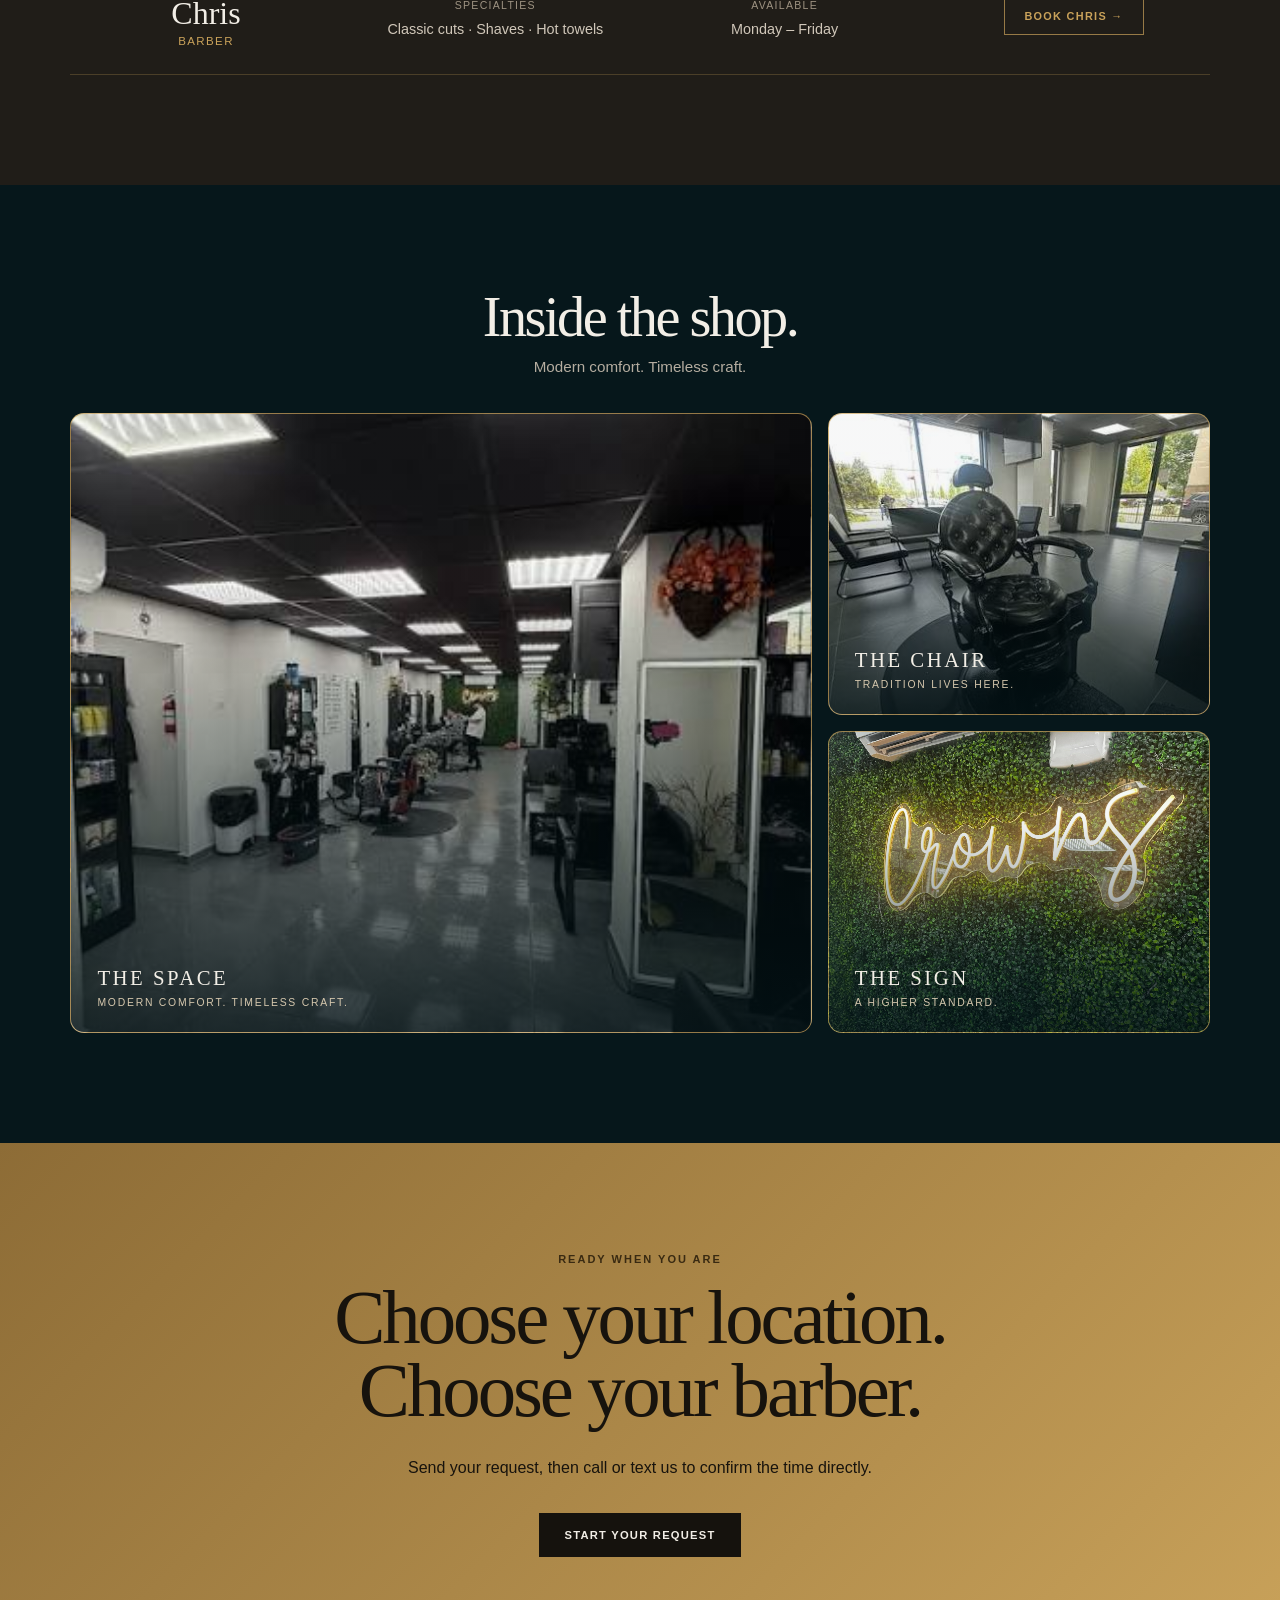
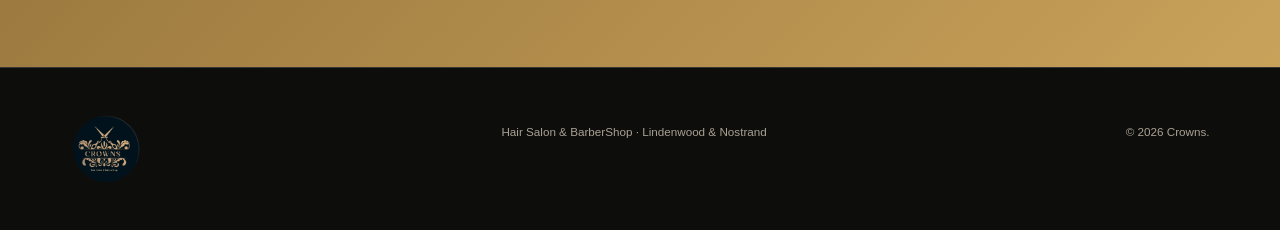
==== commit 7c4c97e2: "Changed Photo gallery section" ====
--- a/Src/index.html
+++ b/Src/index.html
@@ -12,6 +12,8 @@
     <a class="site-brand" href="#top" aria-label="Crowns home"><img class="site-brand__logo" src="assets/crowns-logo-round.jpg" alt="Crowns Hair Salon & BarberShop"></a>
     <div class="nav-links"><a href="#services">Services</a><a href="#barbers">Barbers</a><a href="#locations">Locations</a><a href="#gallery">Gallery</a></div>
     <a class="nav-call-button" href="tel:+15551234567">Call now</a>
+    <button class="mobile-menu-toggle" type="button" aria-expanded="false" aria-controls="mobile-menu" aria-label="Open menu"><svg class="mobile-menu-toggle__icon" viewBox="0 0 48 48" aria-hidden="true" focusable="false"><path class="mobile-menu-toggle__crown" d="M10 16 15 25 24 14 33 25 38 16 35 31H13Z"></path><path class="mobile-menu-toggle__line" d="M14 36h20M14 41h20"></path></svg></button>
+    <div class="mobile-menu" id="mobile-menu" aria-hidden="true"><a href="#services">Services</a><a href="#barbers">Barbers</a><a href="#locations">Locations</a><a href="#gallery">Gallery</a><a class="mobile-menu__call" href="tel:+15551234567">Call now</a></div>
   </nav>
 
   <main id="top">
@@ -40,7 +42,7 @@
       <article class="roster__row"><div><div class="roster__name">Chris</div><div class="roster__title">Barber</div></div><div class="roster__detail"><span class="roster__label">Specialties</span>Classic cuts · Shaves · Hot towels</div><div class="roster__detail"><span class="roster__label">Available</span>Monday – Friday</div><button class="button-link" onclick="openBooking(null,'Chris')">Book Chris →</button></article>
     </div></section>
 
-    <section class="gallery" id="gallery"><div class="tile" role="img" aria-label="Crowns barber chair" style="--tile:url('assets/crowns-wall-chair.png')"></div><div class="tile" role="img" aria-label="Crowns salon interior" style="--tile:url('assets/crowns-wall-interior.png')"></div><div class="tile" role="img" aria-label="Illuminated Crowns wall sign" style="--tile:url('assets/crowns-wall-sign.jpg')"></div></section>
+    <section class="gallery-section" id="gallery"><header class="gallery-section__header"><h2 class="section-title serif">Inside the shop.</h2><p>Modern comfort. Timeless craft.</p></header><div class="gallery"><figure class="gallery__item gallery__item--feature" style="--tile:url('assets/crowns-wall-interior.png')"><figcaption><strong>The space</strong><span>Modern comfort. Timeless craft.</span></figcaption></figure><figure class="gallery__item" style="--tile:url('assets/crowns-wall-chair.png')"><figcaption><strong>The chair</strong><span>Tradition lives here.</span></figcaption></figure><figure class="gallery__item" style="--tile:url('assets/crowns-wall-sign.jpg')"><figcaption><strong>The sign</strong><span>A higher standard.</span></figcaption></figure></div></section>
     <section class="cta"><div class="eyebrow">Ready when you are</div><h2>Choose your location.<br>Choose your barber.</h2><p>Send your request, then call or text us to confirm the time directly.</p><button class="button" onclick="openBooking()">Start your request</button></section>
   </main>
   <footer><a class="footer__brand" href="#top" aria-label="Crowns home"><img class="site-brand__logo" src="assets/crowns-logo-round.jpg" alt="Crowns Hair Salon &amp; BarberShop"></a><p>Hair Salon &amp; BarberShop · Lindenwood &amp; Nostrand</p><p>© 2026 Crowns.</p></footer>
@@ -51,6 +53,12 @@
     <div class="step" id="confirm-step"><button class="back" onclick="showStep('barber-step')">← Change barber</button><div class="eyebrow">Almost there</div><h2>Send your request.</h2><div class="booking__summary" id="summary"></div><p class="booking__instructions">Call us to request an appointment, or send a text with your details already included. Add your preferred date and time before sending.</p><div class="booking__action-grid"><a class="button" id="call" href="tel:+15551234567">Call now</a><a class="button button--outline" id="sms" href="#">Text via SMS</a></div></div>
   </div></div>
   <script>
+    const menuToggle=document.querySelector('.mobile-menu-toggle');
+    const mobileMenu=document.getElementById('mobile-menu');
+    function setMobileMenu(open){document.querySelector('nav').classList.toggle('menu-open',open);menuToggle.setAttribute('aria-expanded',String(open));menuToggle.setAttribute('aria-label',open?'Close menu':'Open menu');mobileMenu.setAttribute('aria-hidden',String(!open));}
+    menuToggle.addEventListener('click',()=>setMobileMenu(!document.querySelector('nav').classList.contains('menu-open')));
+    mobileMenu.querySelectorAll('a').forEach(link=>link.addEventListener('click',()=>setMobileMenu(false)));
+    document.addEventListener('keydown',e=>{if(e.key==='Escape')setMobileMenu(false)});
     let selectedLocation='', selectedBarber='';
     const steps=['location-step','barber-step','confirm-step'];
     function showStep(id){steps.forEach(s=>document.getElementById(s).classList.toggle('active',s===id));}
--- a/Src/styles.css
+++ b/Src/styles.css
@@ -90,6 +90,10 @@
    letter-spacing:.12em;
    text-transform:uppercase;
    cursor:pointer;
+}
+
+.mobile-menu-toggle,.mobile-menu {
+   display:none;
 }
 
 /* Hero */
@@ -459,23 +463,98 @@
 }
 
 /* Gallery and call to action */
+.gallery-section {
+   padding:105px 5.5vw 110px;
+   background:#06171b;
+}
+
+.gallery-section__header {
+   margin:0 auto 38px;
+   text-align:center;
+}
+
+.gallery-section__header .section-title {
+   margin:0;
+}
+
+.gallery-section__header p {
+   margin:12px 0 0;
+   color:#b5ada0;
+   font-size:.95rem;
+}
+
 .gallery {
-   padding:0;
    display:grid;
-   grid-template-columns:1.15fr .85fr .85fr;
-   height:420px;
-}
-
-.tile {
+   grid-template-columns:minmax(0,1.65fr) minmax(260px,.85fr);
+   grid-template-rows:repeat(2,minmax(0,1fr));
+   gap:16px;
+   max-width:1240px;
+   height:620px;
+   margin:0 auto;
+}
+
+.gallery__item {
+   min-width:0;
+   margin:0;
    background:var(--tile) center/cover;
    position:relative;
-}
-
-.tile:after {
+   overflow:hidden;
+   border:1px solid rgba(201,162,90,.7);
+   border-radius:14px;
+}
+
+.gallery__item--feature {
+   grid-row:span 2;
+}
+
+.gallery__item:after {
    content:'';
    position:absolute;
    inset:0;
-   background:rgba(0,0,0,.16);
+   background:linear-gradient(180deg,rgba(3,18,22,.03) 28%,rgba(3,18,22,.83) 100%);
+   transition:background .35s ease;
+}
+
+.gallery__item figcaption {
+   position:absolute;
+   z-index:1;
+   right:26px;
+   bottom:24px;
+   left:26px;
+   color:var(--paper);
+}
+
+.gallery__item figcaption strong,.gallery__item figcaption span {
+   display:block;
+}
+
+.gallery__item figcaption strong {
+   margin-bottom:8px;
+   color:var(--paper);
+   font:400 1.3rem/1 Georgia,serif;
+   letter-spacing:.12em;
+   text-transform:uppercase;
+}
+
+.gallery__item figcaption span {
+   color:#d5c7ad;
+   font-size:.65rem;
+   letter-spacing:.17em;
+   text-transform:uppercase;
+}
+
+@media (hover:hover) {
+   .gallery__item {
+      transition:background-size .45s ease;
+   }
+
+   .gallery__item:hover {
+      background-size:108%;
+   }
+
+   .gallery__item:hover:after {
+      background:linear-gradient(180deg,rgba(3,18,22,.02) 22%,rgba(3,18,22,.68) 100%);
+   }
 }
 
 .cta {
@@ -668,8 +747,105 @@
   }
 
 .nav-call-button {
-     padding:9px 11px;
-     font-size:.6rem;
+     display:none;
+  }
+
+  .mobile-menu-toggle {
+     display:grid;
+     place-items:center;
+     width:52px;
+     height:52px;
+     padding:0;
+     border:1px solid rgba(201,162,90,.72);
+     border-radius:14px;
+     background:rgba(3,18,22,.78);
+     color:var(--gold);
+     cursor:pointer;
+     transition:background .25s ease, border-color .25s ease;
+  }
+
+  .mobile-menu-toggle:hover,.menu-open .mobile-menu-toggle {
+     background:rgba(201,162,90,.14);
+     border-color:var(--gold);
+  }
+
+  .mobile-menu-toggle:focus-visible {
+     outline:2px solid var(--gold);
+     outline-offset:3px;
+  }
+
+  .mobile-menu-toggle__icon {
+     width:34px;
+     height:34px;
+     overflow:visible;
+  }
+
+  .mobile-menu-toggle__crown {
+     fill:var(--gold);
+     stroke:var(--gold);
+     stroke-width:1.2;
+     stroke-linejoin:round;
+  }
+
+  .mobile-menu-toggle__line {
+     fill:none;
+     stroke:var(--gold);
+     stroke-width:2.4;
+     stroke-linecap:round;
+  }
+
+  .mobile-menu {
+     position:absolute;
+     top:calc(100% + 10px);
+     right:6vw;
+     z-index:10;
+     display:grid;
+     width:min(88vw,340px);
+     padding:9px;
+     border:1px solid rgba(201,162,90,.48);
+     border-radius:16px;
+     background:rgba(3,18,22,.97);
+     box-shadow:0 18px 48px rgba(0,0,0,.42);
+     opacity:0;
+     pointer-events:none;
+     transform:translateY(-8px) scale(.98);
+     transform-origin:top right;
+     transition:opacity .22s ease, transform .22s ease;
+  }
+
+  .menu-open .mobile-menu {
+     opacity:1;
+     pointer-events:auto;
+     transform:translateY(0) scale(1);
+  }
+
+  .mobile-menu a {
+     display:flex;
+     align-items:center;
+     min-height:50px;
+     padding:0 16px;
+     border-bottom:1px solid rgba(201,162,90,.16);
+     color:var(--paper);
+     text-decoration:none;
+     text-transform:uppercase;
+     letter-spacing:.14em;
+     font-size:.7rem;
+  }
+
+  .mobile-menu a:last-child {
+     border-bottom:0;
+  }
+
+  .mobile-menu a:hover,.mobile-menu a:focus-visible {
+     color:var(--gold);
+     background:rgba(201,162,90,.08);
+  }
+
+  .mobile-menu__call {
+     margin-top:7px;
+     border:1px solid rgba(201,162,90,.72)!important;
+     color:var(--gold)!important;
+     justify-content:center;
   }
 
 .hero {
@@ -747,10 +923,40 @@
      padding:60px 7vw;
   }
 
-.gallery {
-     height:650px;
-     grid-template-columns:1fr;
-     grid-template-rows:repeat(3,1fr);
+ .gallery-section {
+     padding:74px 6vw 78px;
+  }
+
+  .gallery-section__header {
+     margin-bottom:28px;
+  }
+
+  .gallery {
+     height:490px;
+     grid-template-columns:repeat(2,minmax(0,1fr));
+     grid-template-rows:310px 164px;
+     gap:11px;
+  }
+
+  .gallery__item--feature {
+     grid-column:span 2;
+     grid-row:auto;
+  }
+
+  .gallery__item figcaption {
+     right:16px;
+     bottom:15px;
+     left:16px;
+  }
+
+  .gallery__item figcaption strong {
+     margin-bottom:5px;
+     font-size:1rem;
+  }
+
+  .gallery__item figcaption span {
+     font-size:.53rem;
+     letter-spacing:.12em;
   }
 
 .location {
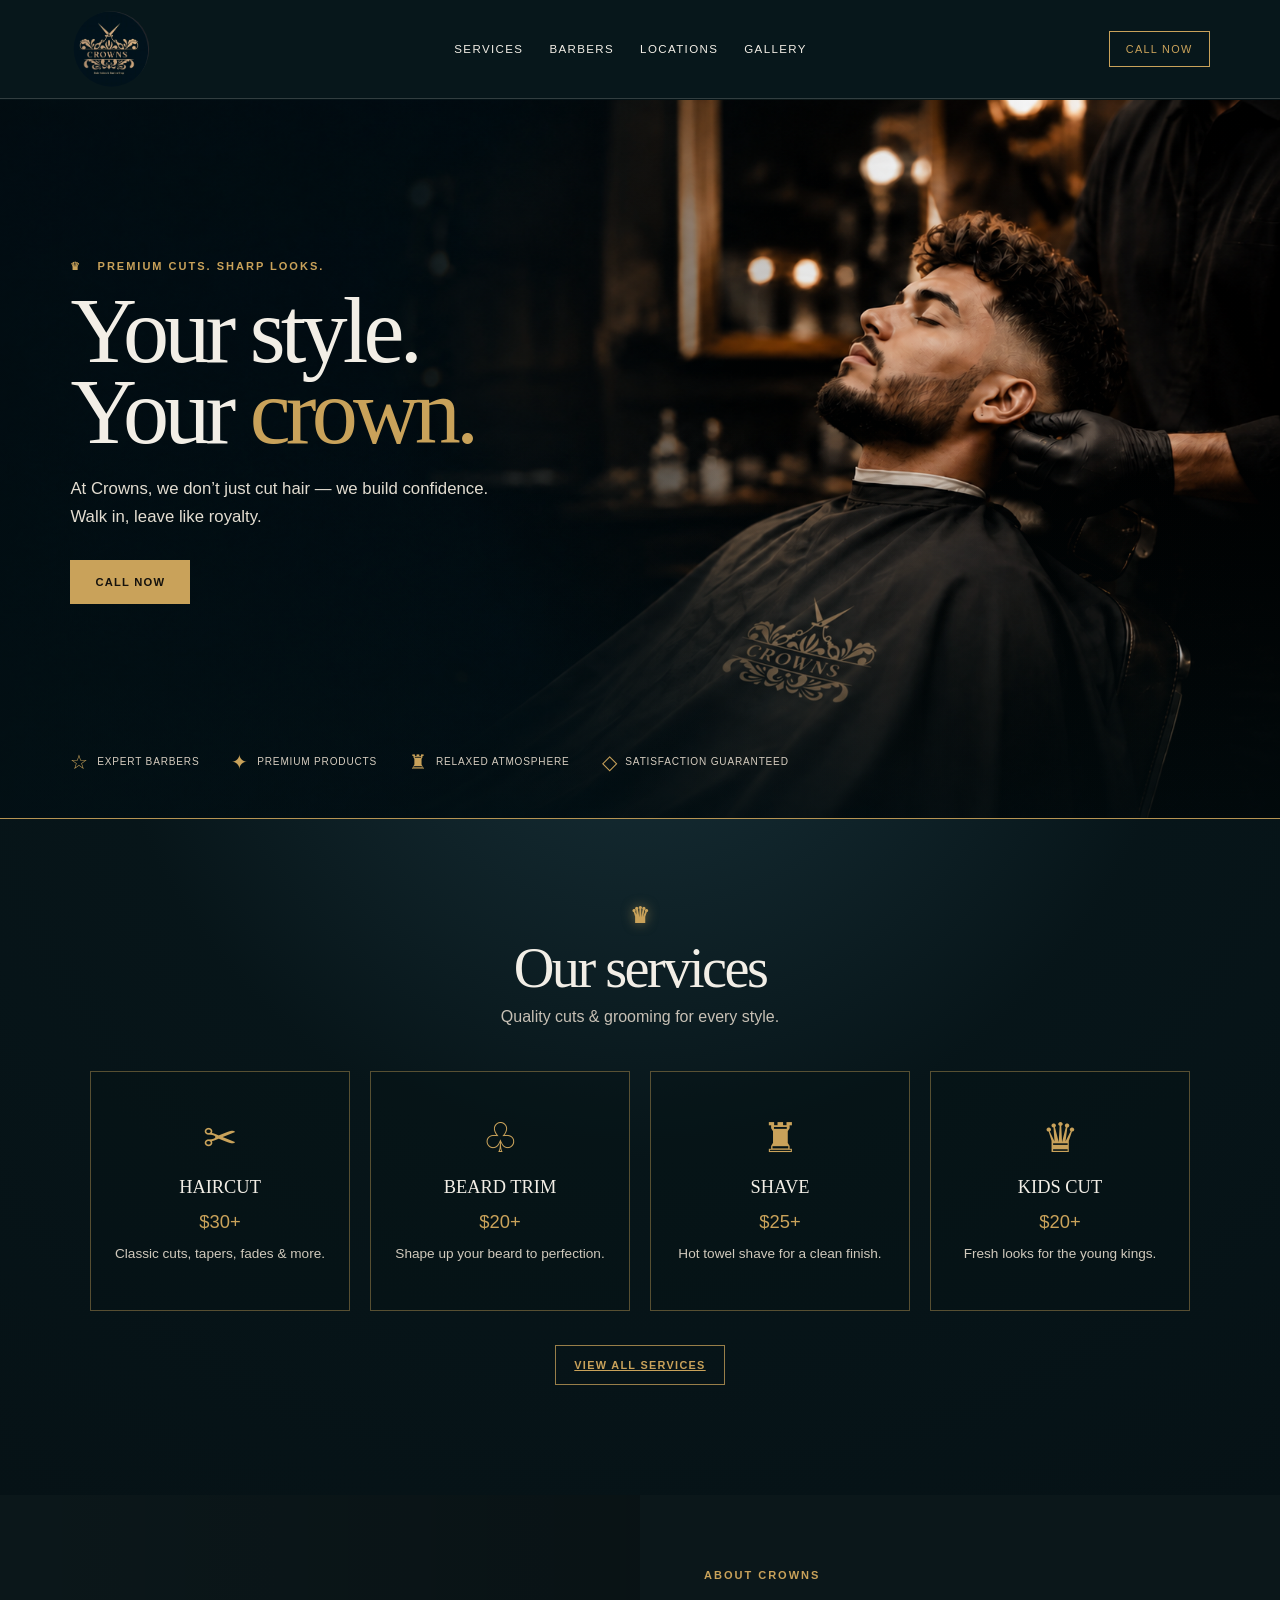
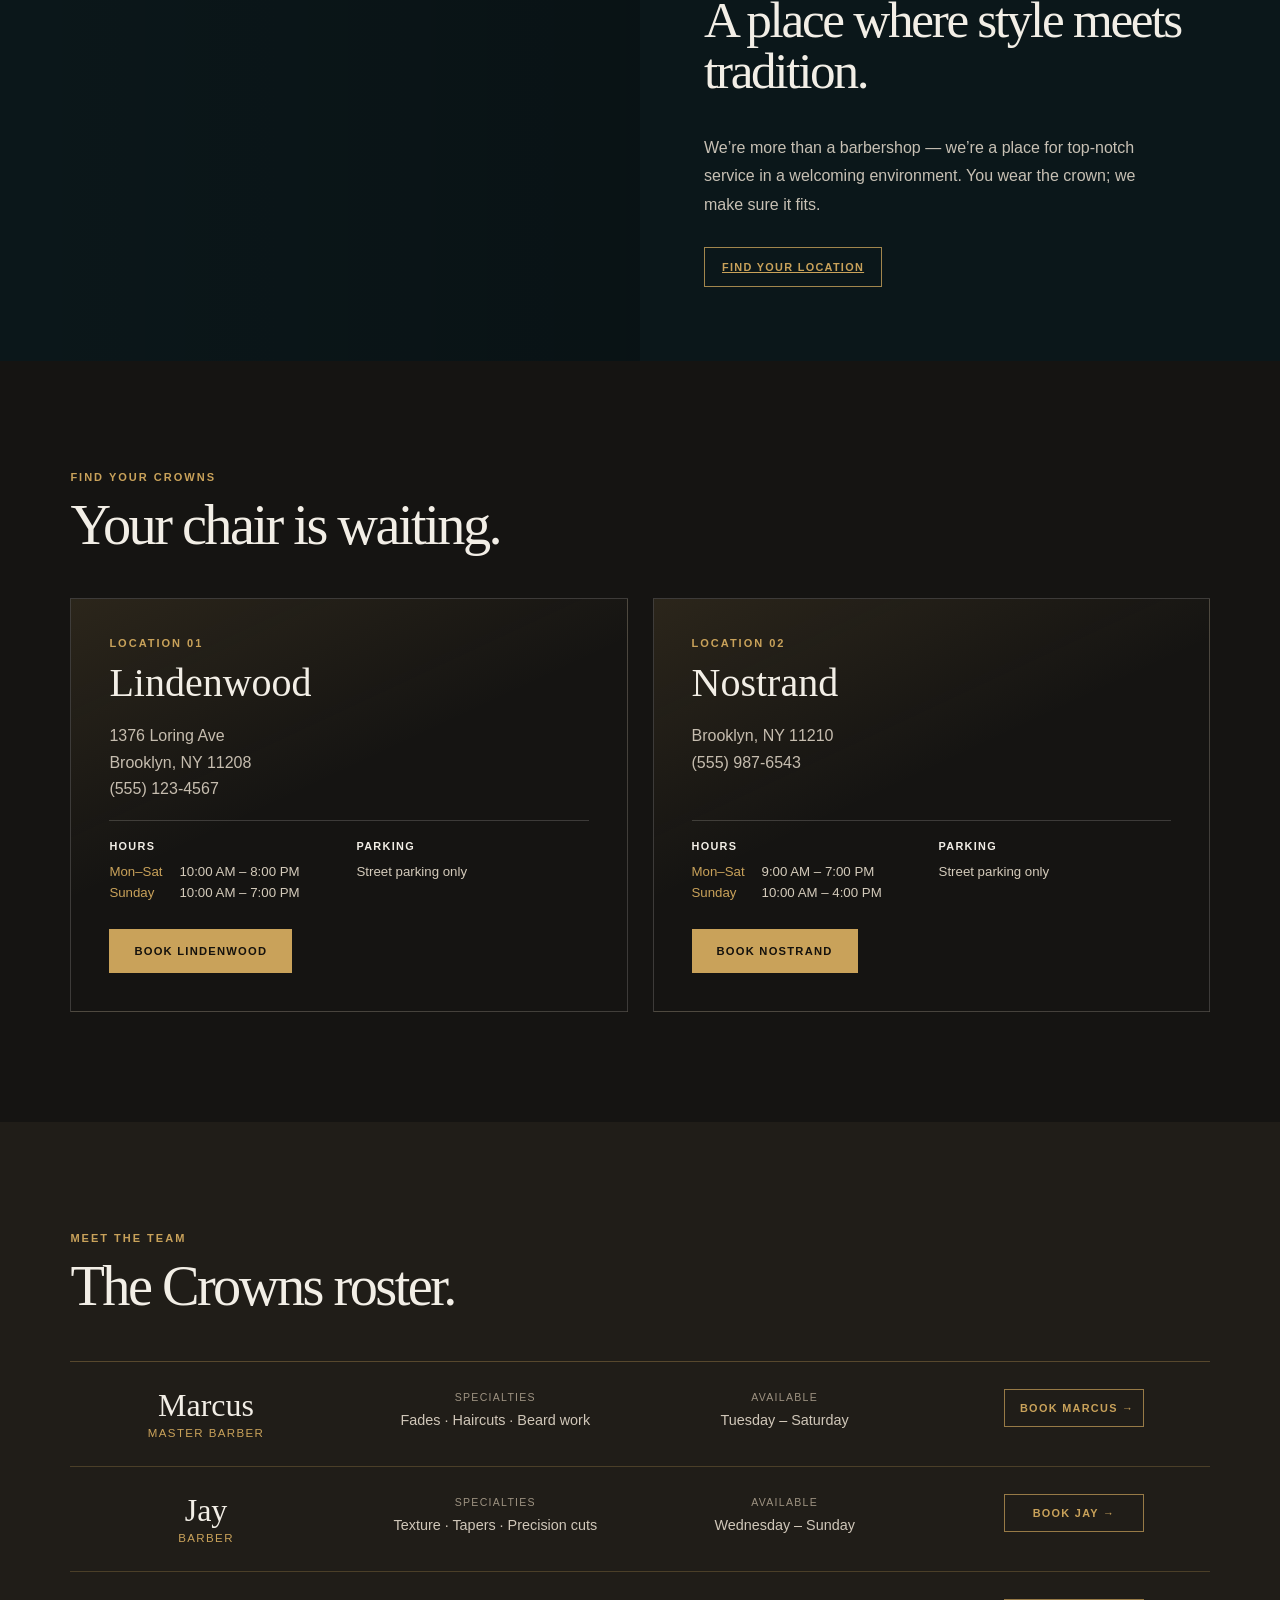
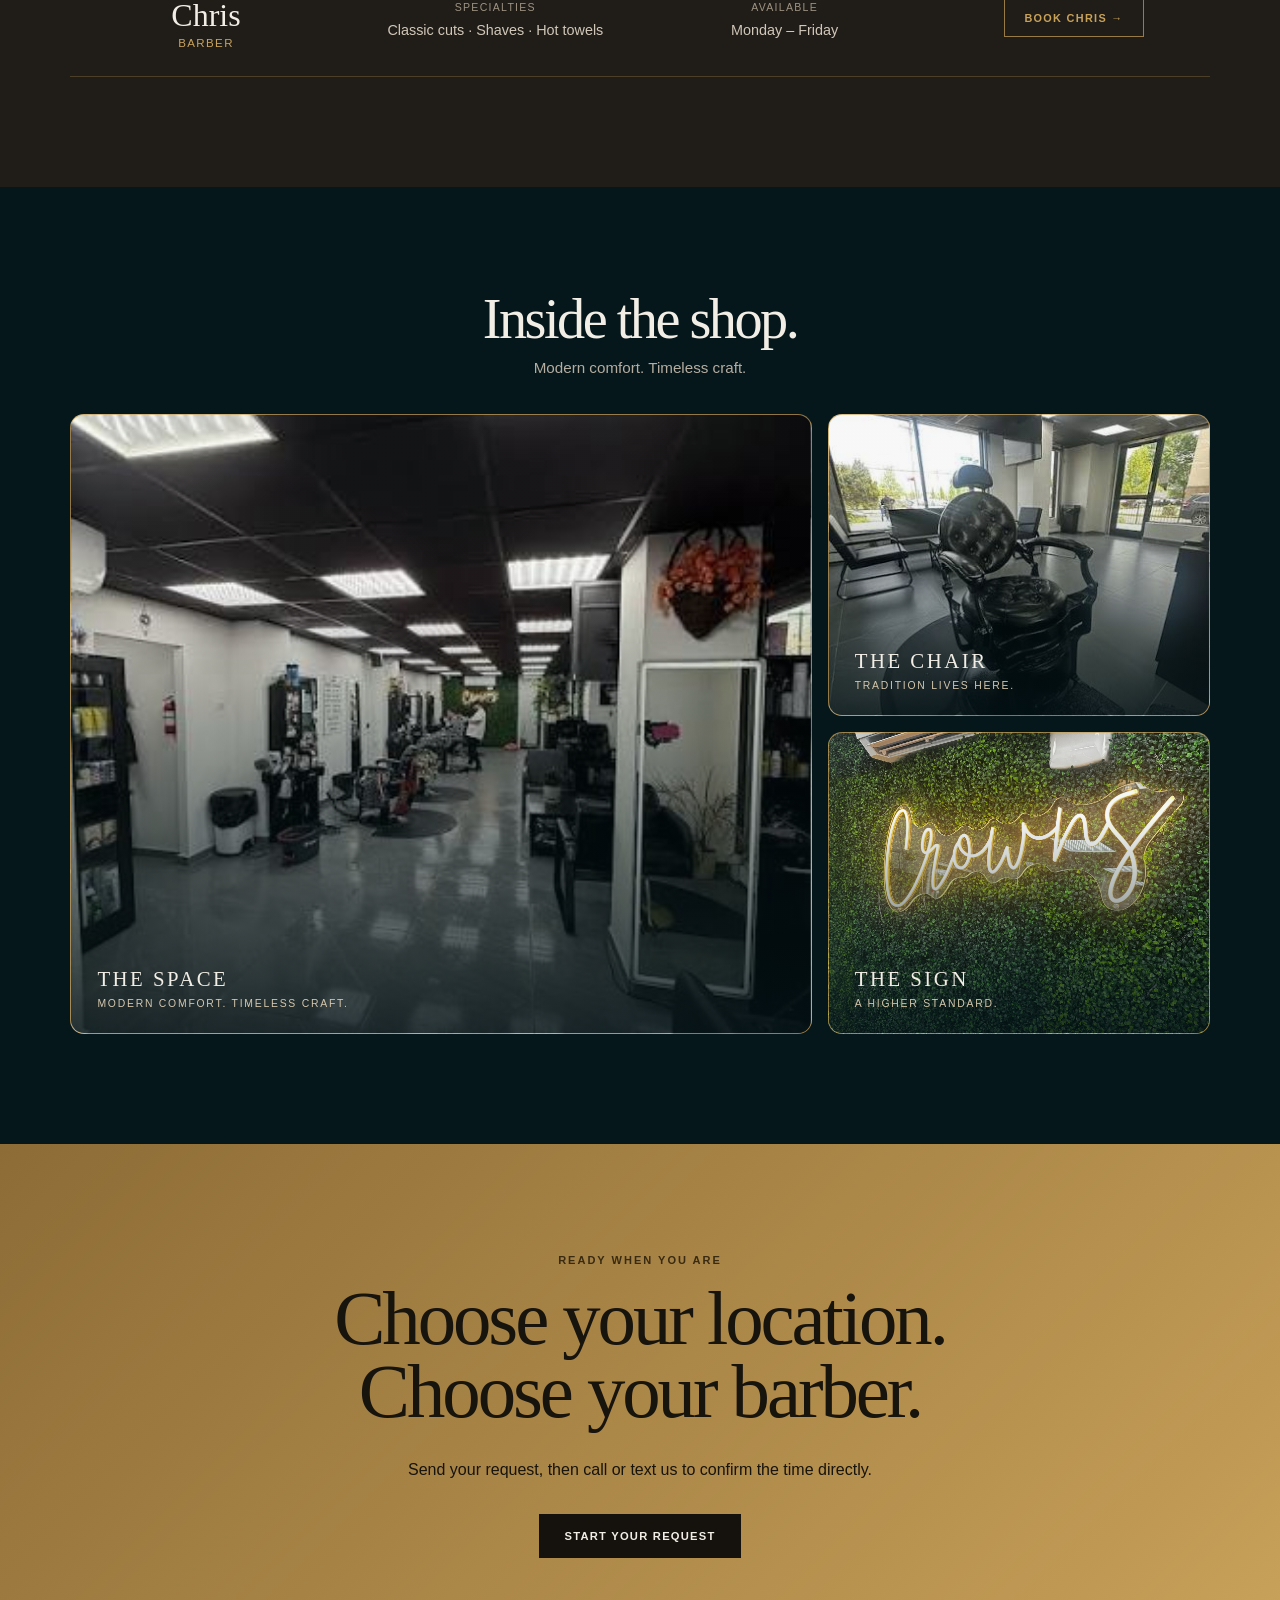
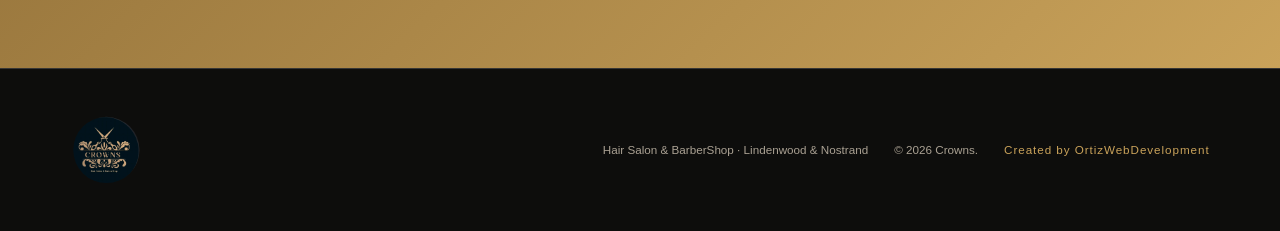
==== commit bafe09d0: "updated barber location hours" ====
--- a/Src/index.html
+++ b/Src/index.html
@@ -8,20 +8,24 @@
   <link rel="stylesheet" href="styles.css">
 </head>
 <body>
+  <!-- Persistent site navigation; the Crown control becomes the mobile menu trigger. -->
   <nav>
     <a class="site-brand" href="#top" aria-label="Crowns home"><img class="site-brand__logo" src="assets/crowns-logo-round.jpg" alt="Crowns Hair Salon & BarberShop"></a>
     <div class="nav-links"><a href="#services">Services</a><a href="#barbers">Barbers</a><a href="#locations">Locations</a><a href="#gallery">Gallery</a></div>
-    <a class="nav-call-button" href="tel:+15551234567">Call now</a>
+    <button class="nav-call-button" type="button" onclick="openBooking()">Call now</button>
     <button class="mobile-menu-toggle" type="button" aria-expanded="false" aria-controls="mobile-menu" aria-label="Open menu"><svg class="mobile-menu-toggle__icon" viewBox="0 0 48 48" aria-hidden="true" focusable="false"><path class="mobile-menu-toggle__crown" d="M10 16 15 25 24 14 33 25 38 16 35 31H13Z"></path><path class="mobile-menu-toggle__line" d="M14 36h20M14 41h20"></path></svg></button>
-    <div class="mobile-menu" id="mobile-menu" aria-hidden="true"><a href="#services">Services</a><a href="#barbers">Barbers</a><a href="#locations">Locations</a><a href="#gallery">Gallery</a><a class="mobile-menu__call" href="tel:+15551234567">Call now</a></div>
+    <div class="mobile-menu" id="mobile-menu" aria-hidden="true"><a href="#services">Services</a><a href="#barbers">Barbers</a><a href="#locations">Locations</a><a href="#gallery">Gallery</a><button class="mobile-menu__call" type="button" onclick="setMobileMenu(false);openBooking()">Call now</button></div>
   </nav>
 
+  <!-- Main landing-page content. Section IDs are used by the navigation links. -->
   <main id="top">
+    <!-- Brand introduction and primary call-to-action. -->
     <section class="hero">
-      <div class="hero__content"><div class="eyebrow">♛ &nbsp; Premium cuts. Sharp looks.</div><h1 class="serif">Your style.<br>Your <em>crown.</em></h1><p>At Crowns, we don’t just cut hair — we build confidence. Walk in, leave like royalty.</p><a class="button" href="tel:+15551234567">Call now</a></div>
+      <div class="hero__content"><div class="eyebrow">♛ &nbsp; Premium cuts. Sharp looks.</div><h1 class="serif">Your style.<br>Your <em>crown.</em></h1><p>At Crowns, we don’t just cut hair — we build confidence. Walk in, leave like royalty.</p><button class="button" type="button" onclick="openBooking()">Call now</button></div>
       <div class="hero__highlights"><span><b>☆</b> Expert barbers</span><span><b>✦</b> Premium products</span><span><b>♜</b> Relaxed atmosphere</span><span><b>◇</b> Satisfaction guaranteed</span></div>
     </section>
 
+    <!-- Service overview cards. Update prices and descriptions here. -->
     <section class="services" id="services"><div class="services__header"><div class="eyebrow">♛</div><h2 class="section-title serif">Our services</h2><p class="services__subtitle">Quality cuts &amp; grooming for every style.</p></div><div class="services__grid">
       <article class="service"><div class="service-icon">✂</div><h3>Haircut</h3><div class="price">$30+</div><p>Classic cuts, tapers, fades &amp; more.</p></article>
       <article class="service"><div class="service-icon">♧</div><h3>Beard trim</h3><div class="price">$20+</div><p>Shape up your beard to perfection.</p></article>
@@ -29,45 +33,37 @@
       <article class="service"><div class="service-icon">♛</div><h3>Kids cut</h3><div class="price">$20+</div><p>Fresh looks for the young kings.</p></article>
     </div><a class="button-link" href="#locations">View all services</a></section>
 
+    <!-- Short brand story and supporting shop image. -->
     <section class="about" id="about"><div class="about__image" role="img" aria-label="Crowns barbershop interior"></div><div class="about__content"><div class="eyebrow">About Crowns</div><h2 class="serif">A place where style meets tradition.</h2><p>We’re more than a barbershop — we’re a place for top-notch service in a welcoming environment. You wear the crown; we make sure it fits.</p><a class="button-link" href="#locations">Find your location</a></div></section>
 
+    <!-- Location facts feed the booking modal's location choices. -->
     <section class="locations" id="locations"><div class="locations__header"><div><div class="eyebrow">Find your Crowns</div><h2 class="section-title serif">Your chair is waiting.</h2></div></div><div class="locations__grid">
-      <article class="location"><div class="eyebrow">Location 01</div><h3>Lindenwood</h3><p>1376 Loring Ave<br>Brooklyn, NY 11208<br>(555) 123-4567</p><div class="location__meta"><div><b>Hours</b><br>Mon–Sat: 10–8<br>Sun: 10–7</div><div><b>Parking</b><br>Street parking<br>only</div></div><button class="button" onclick="openBooking('Lindenwood')">Book Lindenwood</button></article>
-      <article class="location"><div class="eyebrow">Location 02</div><h3>Nostrand</h3><p>Brooklyn, NY 11210<br>(555) 987-6543</p><div class="location__meta"><div><b>Hours</b><br>Mon–Sat: 9–7<br>Sun: 10–4</div><div><b>Parking</b><br>Street parking<br>only</div></div><button class="button" onclick="openBooking('Nostrand')">Book Nostrand</button></article>
+      <article class="location"><div class="eyebrow">Location 01</div><h3>Lindenwood</h3><p>1376 Loring Ave<br>Brooklyn, NY 11208<br>(555) 123-4567</p><div class="location__meta"><div class="location__hours"><b>Hours</b><span><em>Mon–Sat</em>10:00 AM – 8:00 PM</span><span><em>Sunday</em>10:00 AM – 7:00 PM</span></div><div><b>Parking</b><span>Street parking only</span></div></div><button class="button" onclick="openBooking('Lindenwood')">Book Lindenwood</button></article>
+      <article class="location"><div class="eyebrow">Location 02</div><h3>Nostrand</h3><p>Brooklyn, NY 11210<br>(555) 987-6543</p><div class="location__meta"><div class="location__hours"><b>Hours</b><span><em>Mon–Sat</em>9:00 AM – 7:00 PM</span><span><em>Sunday</em>10:00 AM – 4:00 PM</span></div><div><b>Parking</b><span>Street parking only</span></div></div><button class="button" onclick="openBooking('Nostrand')">Book Nostrand</button></article>
     </div></section>
 
+    <!-- Text-only barber roster; each button opens that barber's direct contact modal. -->
     <section class="barbers" id="barbers"><div class="eyebrow">Meet the team</div><h2 class="section-title serif">The Crowns roster.</h2><div class="roster">
-      <article class="roster__row"><div><div class="roster__name">Marcus</div><div class="roster__title">Master Barber</div></div><div class="roster__detail"><span class="roster__label">Specialties</span>Fades · Haircuts · Beard work</div><div class="roster__detail"><span class="roster__label">Available</span>Tuesday – Saturday</div><button class="button-link" onclick="openBooking(null,'Marcus')">Book Marcus →</button></article>
-      <article class="roster__row"><div><div class="roster__name">Jay</div><div class="roster__title">Barber</div></div><div class="roster__detail"><span class="roster__label">Specialties</span>Texture · Tapers · Precision cuts</div><div class="roster__detail"><span class="roster__label">Available</span>Wednesday – Sunday</div><button class="button-link" onclick="openBooking(null,'Jay')">Book Jay →</button></article>
-      <article class="roster__row"><div><div class="roster__name">Chris</div><div class="roster__title">Barber</div></div><div class="roster__detail"><span class="roster__label">Specialties</span>Classic cuts · Shaves · Hot towels</div><div class="roster__detail"><span class="roster__label">Available</span>Monday – Friday</div><button class="button-link" onclick="openBooking(null,'Chris')">Book Chris →</button></article>
+      <article class="roster__row"><div><div class="roster__name">Marcus</div><div class="roster__title">Master Barber</div></div><div class="roster__detail"><span class="roster__label">Specialties</span>Fades · Haircuts · Beard work</div><div class="roster__detail"><span class="roster__label">Available</span>Tuesday – Saturday</div><button class="button-link" onclick="openBarberContact('Marcus')">Book Marcus →</button></article>
+      <article class="roster__row"><div><div class="roster__name">Jay</div><div class="roster__title">Barber</div></div><div class="roster__detail"><span class="roster__label">Specialties</span>Texture · Tapers · Precision cuts</div><div class="roster__detail"><span class="roster__label">Available</span>Wednesday – Sunday</div><button class="button-link" onclick="openBarberContact('Jay')">Book Jay →</button></article>
+      <article class="roster__row"><div><div class="roster__name">Chris</div><div class="roster__title">Barber</div></div><div class="roster__detail"><span class="roster__label">Specialties</span>Classic cuts · Shaves · Hot towels</div><div class="roster__detail"><span class="roster__label">Available</span>Monday – Friday</div><button class="button-link" onclick="openBarberContact('Chris')">Book Chris →</button></article>
     </div></section>
 
+    <!-- Featured gallery. Add future images as gallery__item figures. -->
     <section class="gallery-section" id="gallery"><header class="gallery-section__header"><h2 class="section-title serif">Inside the shop.</h2><p>Modern comfort. Timeless craft.</p></header><div class="gallery"><figure class="gallery__item gallery__item--feature" style="--tile:url('assets/crowns-wall-interior.png')"><figcaption><strong>The space</strong><span>Modern comfort. Timeless craft.</span></figcaption></figure><figure class="gallery__item" style="--tile:url('assets/crowns-wall-chair.png')"><figcaption><strong>The chair</strong><span>Tradition lives here.</span></figcaption></figure><figure class="gallery__item" style="--tile:url('assets/crowns-wall-sign.jpg')"><figcaption><strong>The sign</strong><span>A higher standard.</span></figcaption></figure></div></section>
+    <!-- Closing call-to-action, returning visitors to the booking flow. -->
     <section class="cta"><div class="eyebrow">Ready when you are</div><h2>Choose your location.<br>Choose your barber.</h2><p>Send your request, then call or text us to confirm the time directly.</p><button class="button" onclick="openBooking()">Start your request</button></section>
   </main>
-  <footer><a class="footer__brand" href="#top" aria-label="Crowns home"><img class="site-brand__logo" src="assets/crowns-logo-round.jpg" alt="Crowns Hair Salon &amp; BarberShop"></a><p>Hair Salon &amp; BarberShop · Lindenwood &amp; Nostrand</p><p>© 2026 Crowns.</p></footer>
+  <!-- Footer brand, location summary, and website credit. -->
+  <footer><a class="footer__brand" href="#top" aria-label="Crowns home"><img class="site-brand__logo" src="assets/crowns-logo-round.jpg" alt="Crowns Hair Salon &amp; BarberShop"></a><div class="footer__details"><p>Hair Salon &amp; BarberShop · Lindenwood &amp; Nostrand</p><p>© 2026 Crowns.</p><a class="footer__credit" href="https://ortizwebdevelopment.com/" target="_blank" rel="noopener noreferrer">Created by OrtizWebDevelopment</a></div></footer>
 
+  <!-- Shared modal for location booking and direct barber Call/Text options. -->
   <div class="modal" id="booking" role="dialog" aria-modal="true" aria-label="Book an appointment"><div class="dialog"><button class="close" onclick="closeBooking()" aria-label="Close">×</button>
     <div class="step active" id="location-step"><div class="eyebrow">Step 1 of 2</div><h2>Choose your location.</h2><div class="booking__choice-grid"><button class="choice" onclick="chooseLocation('Lindenwood')"><strong>Lindenwood</strong><span>1376 Loring Ave, Brooklyn, NY 11208</span></button><button class="choice" onclick="chooseLocation('Nostrand')"><strong>Nostrand</strong><span>Brooklyn, NY 11210</span></button></div></div>
     <div class="step" id="barber-step"><button class="back" onclick="showStep('location-step')">← Change location</button><div class="eyebrow">Step 2 of 2</div><h2>Choose your barber.</h2><div class="booking__choice-grid"><button class="choice" onclick="chooseBarber('Marcus')"><strong>Marcus</strong><span>Master Barber</span></button><button class="choice" onclick="chooseBarber('Jay')"><strong>Jay</strong><span>Barber</span></button><button class="choice" onclick="chooseBarber('Chris')"><strong>Chris</strong><span>Barber</span></button><button class="choice" onclick="chooseBarber('No preference')"><strong>No preference</strong><span>First available barber</span></button></div></div>
-    <div class="step" id="confirm-step"><button class="back" onclick="showStep('barber-step')">← Change barber</button><div class="eyebrow">Almost there</div><h2>Send your request.</h2><div class="booking__summary" id="summary"></div><p class="booking__instructions">Call us to request an appointment, or send a text with your details already included. Add your preferred date and time before sending.</p><div class="booking__action-grid"><a class="button" id="call" href="tel:+15551234567">Call now</a><a class="button button--outline" id="sms" href="#">Text via SMS</a></div></div>
+    <div class="step" id="confirm-step"><button class="back" id="confirm-back" onclick="showStep('barber-step')">← Change barber</button><div class="eyebrow">Almost there</div><h2 id="confirm-title">Send your request.</h2><div class="booking__summary" id="summary"></div><p class="booking__instructions" id="confirm-instructions">Call us to request an appointment, or send a text with your details already included. Add your preferred date and time before sending.</p><div class="booking__action-grid"><a class="button" id="call" href="tel:+15551234567">Call now</a><a class="button button--outline" id="sms" href="#">Text via SMS</a></div></div>
   </div></div>
-  <script>
-    const menuToggle=document.querySelector('.mobile-menu-toggle');
-    const mobileMenu=document.getElementById('mobile-menu');
-    function setMobileMenu(open){document.querySelector('nav').classList.toggle('menu-open',open);menuToggle.setAttribute('aria-expanded',String(open));menuToggle.setAttribute('aria-label',open?'Close menu':'Open menu');mobileMenu.setAttribute('aria-hidden',String(!open));}
-    menuToggle.addEventListener('click',()=>setMobileMenu(!document.querySelector('nav').classList.contains('menu-open')));
-    mobileMenu.querySelectorAll('a').forEach(link=>link.addEventListener('click',()=>setMobileMenu(false)));
-    document.addEventListener('keydown',e=>{if(e.key==='Escape')setMobileMenu(false)});
-    let selectedLocation='', selectedBarber='';
-    const steps=['location-step','barber-step','confirm-step'];
-    function showStep(id){steps.forEach(s=>document.getElementById(s).classList.toggle('active',s===id));}
-    function openBooking(location='',barber=''){selectedLocation=location;selectedBarber=barber;document.getElementById('booking').classList.add('show'); if(selectedLocation && selectedBarber){buildMessage();showStep('confirm-step')}else if(selectedLocation){showStep('barber-step')}else if(selectedBarber){showStep('location-step')}else{showStep('location-step')}}
-    function closeBooking(){document.getElementById('booking').classList.remove('show');}
-    function chooseLocation(location){selectedLocation=location;if(selectedBarber){buildMessage();showStep('confirm-step')}else showStep('barber-step');}
-    function chooseBarber(barber){selectedBarber=barber;buildMessage();showStep('confirm-step');}
-    function buildMessage(){const message=`Hi Crowns! I'd like to book an appointment.\n\nLocation: ${selectedLocation}\nBarber: ${selectedBarber}\nService: Haircut\nPreferred date: \nPreferred time: `;document.getElementById('summary').innerHTML=`<b>Location:</b> ${selectedLocation}<br><b>Barber:</b> ${selectedBarber}<br><b>Service:</b> Haircut`;document.getElementById('sms').href='sms:+15551234567?body='+encodeURIComponent(message);}
-    document.getElementById('booking').addEventListener('click',e=>{if(e.target.id==='booking')closeBooking()}); document.addEventListener('keydown',e=>{if(e.key==='Escape')closeBooking()});
-  </script>
+  <!-- Shared navigation, modal, Call, and SMS behavior. -->
+  <script src="script.js"></script>
 </body>
 </html>
--- a/Src/styles.css
+++ b/Src/styles.css
@@ -1,3 +1,4 @@
+/* Brand tokens and global browser defaults. */
 :root {
    --ink:#0d0d0c;
    --paper:#f2eee6;
@@ -21,6 +22,7 @@
    font-family:Arial, Helvetica, sans-serif;
 }
 
+/* Reusable typography helpers. */
 .serif {
    font-family:Georgia, 'Times New Roman', serif;
 }
@@ -86,6 +88,7 @@
    color:var(--gold);
    background:transparent;
    padding:11px 16px;
+   font-family:inherit;
    font-size:.68rem;
    letter-spacing:.12em;
    text-transform:uppercase;
@@ -381,6 +384,30 @@
    line-height:1.6;
 }
 
+.location__meta b,.location__meta span {
+   display:block;
+}
+
+.location__meta b {
+   margin-bottom:5px;
+   color:var(--paper);
+   font-size:.68rem;
+   letter-spacing:.12em;
+   text-transform:uppercase;
+}
+
+.location__hours span {
+   display:grid;
+   grid-template-columns:62px 1fr;
+   gap:8px;
+   white-space:nowrap;
+}
+
+.location__hours em {
+   color:var(--gold);
+   font-style:normal;
+}
+
 .location .button {
    margin-top:26px;
    width:max-content;
@@ -585,6 +612,7 @@
    color:var(--paper);
 }
 
+/* Footer layout and developer credit. */
 footer {
    padding:45px 5.5vw;
    display:flex;
@@ -607,7 +635,31 @@
    height:72px;
 }
 
-/* Booking modal */
+.footer__details {
+   display:flex;
+   flex-wrap:wrap;
+   align-items:center;
+   justify-content:flex-end;
+   gap:14px 26px;
+   margin-left:auto;
+}
+
+.footer__details p {
+   margin:0;
+}
+
+.footer__credit {
+   color:var(--gold);
+   letter-spacing:.08em;
+   text-decoration:none;
+}
+
+.footer__credit:hover,.footer__credit:focus-visible {
+   text-decoration:underline;
+   text-underline-offset:4px;
+}
+
+/* Shared booking and direct-barber contact modal. */
 .modal {
    position:fixed;
    inset:0;
@@ -731,7 +783,7 @@
    background:#f7edda;
 }
 
-/* Mobile layout */
+/* Mobile layout: navigation, gallery, modal, and footer adjustments. */
 @media (max-width:760px) {
    nav {
      padding:8px 6vw;
@@ -819,24 +871,32 @@
      transform:translateY(0) scale(1);
   }
 
-  .mobile-menu a {
+  .mobile-menu a,.mobile-menu__call {
      display:flex;
      align-items:center;
+     width:100%;
      min-height:50px;
      padding:0 16px;
      border-bottom:1px solid rgba(201,162,90,.16);
+     border-right:0;
+     border-left:0;
+     border-top:0;
+     background:transparent;
      color:var(--paper);
      text-decoration:none;
      text-transform:uppercase;
      letter-spacing:.14em;
+     font-family:inherit;
      font-size:.7rem;
-  }
-
-  .mobile-menu a:last-child {
+     text-align:left;
+     cursor:pointer;
+  }
+
+  .mobile-menu > :last-child {
      border-bottom:0;
   }
 
-  .mobile-menu a:hover,.mobile-menu a:focus-visible {
+  .mobile-menu a:hover,.mobile-menu a:focus-visible,.mobile-menu__call:hover,.mobile-menu__call:focus-visible {
      color:var(--gold);
      background:rgba(201,162,90,.08);
   }
@@ -963,6 +1023,11 @@
      min-height:365px;
   }
 
+  .location__meta {
+     grid-template-columns:1fr;
+     gap:16px;
+  }
+
 .dialog {
      padding:32px 23px;
   }
@@ -982,4 +1047,18 @@
  footer p {
      margin-top:20px;
   }
-}
+
+  .footer__details {
+     display:block;
+     margin-left:0;
+  }
+
+  .footer__details p {
+     margin-top:20px;
+  }
+
+  .footer__credit {
+     display:block;
+     margin-top:20px;
+  }
+}
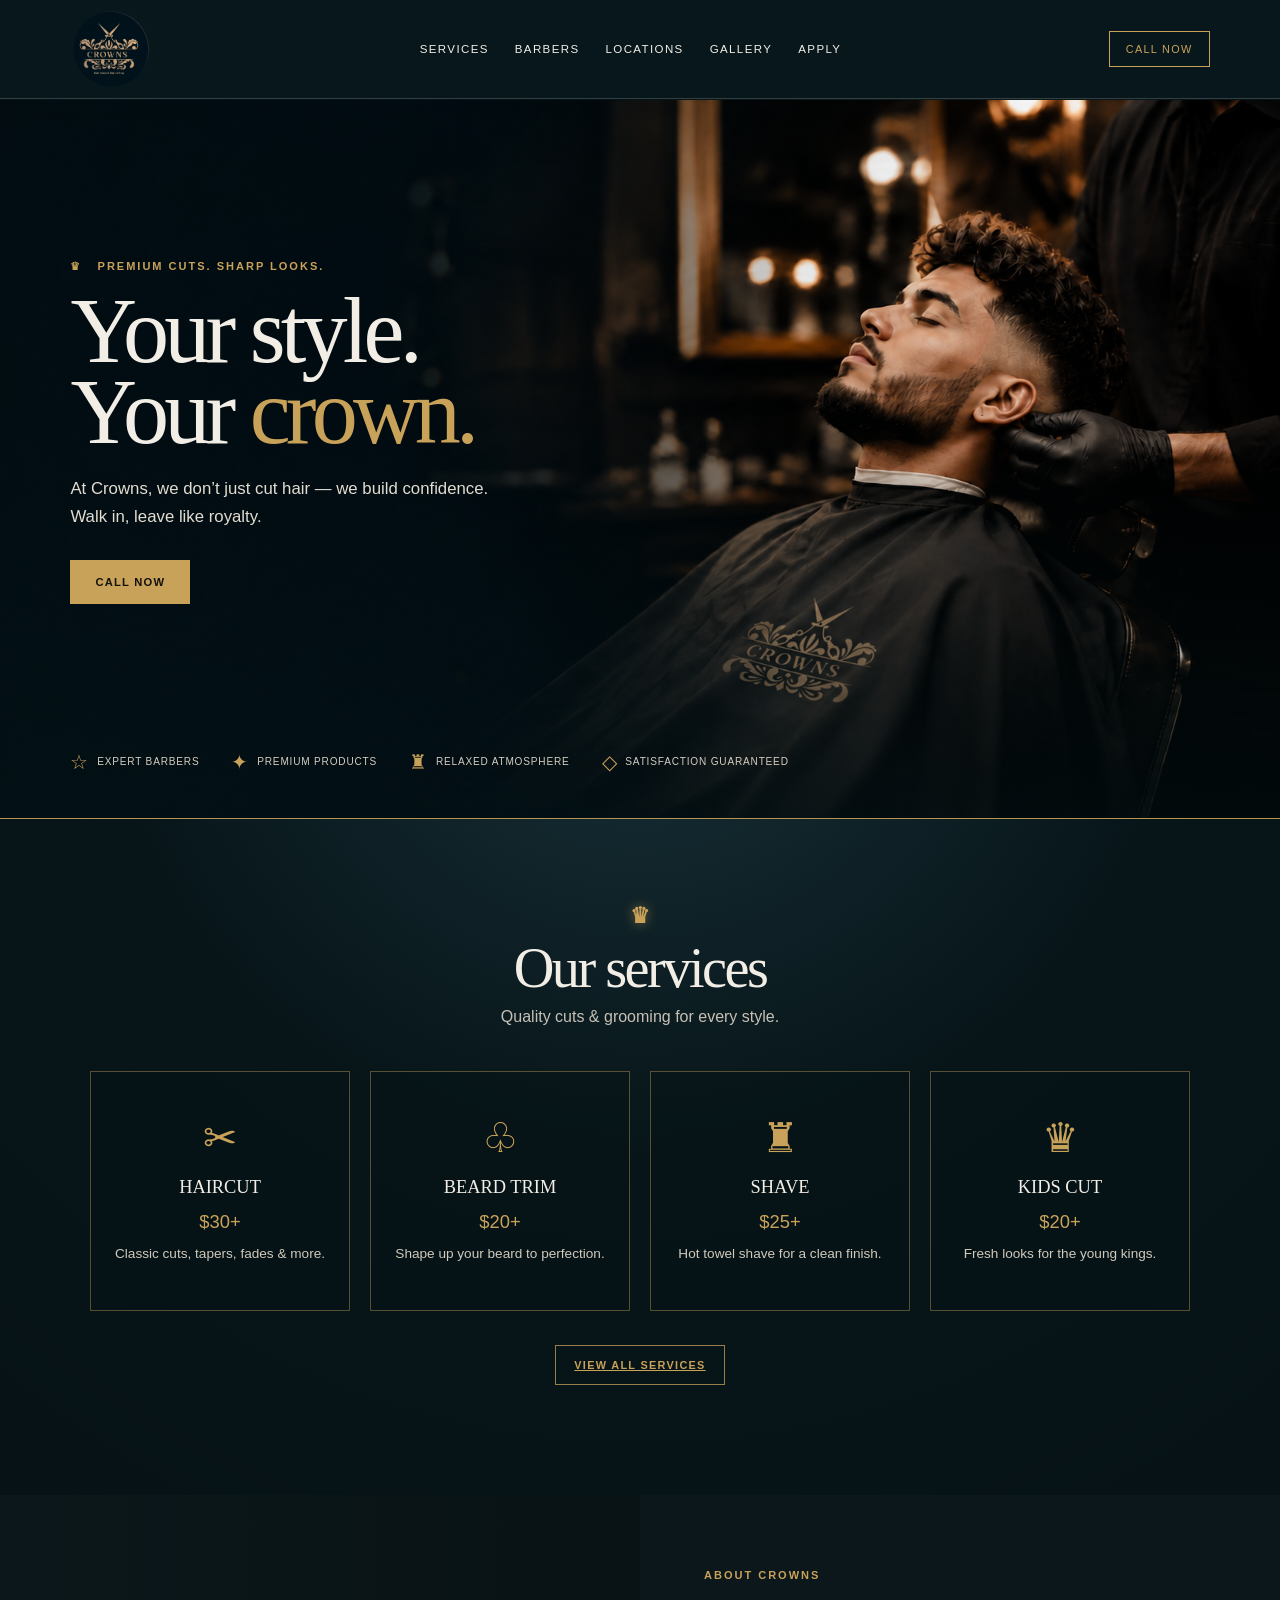
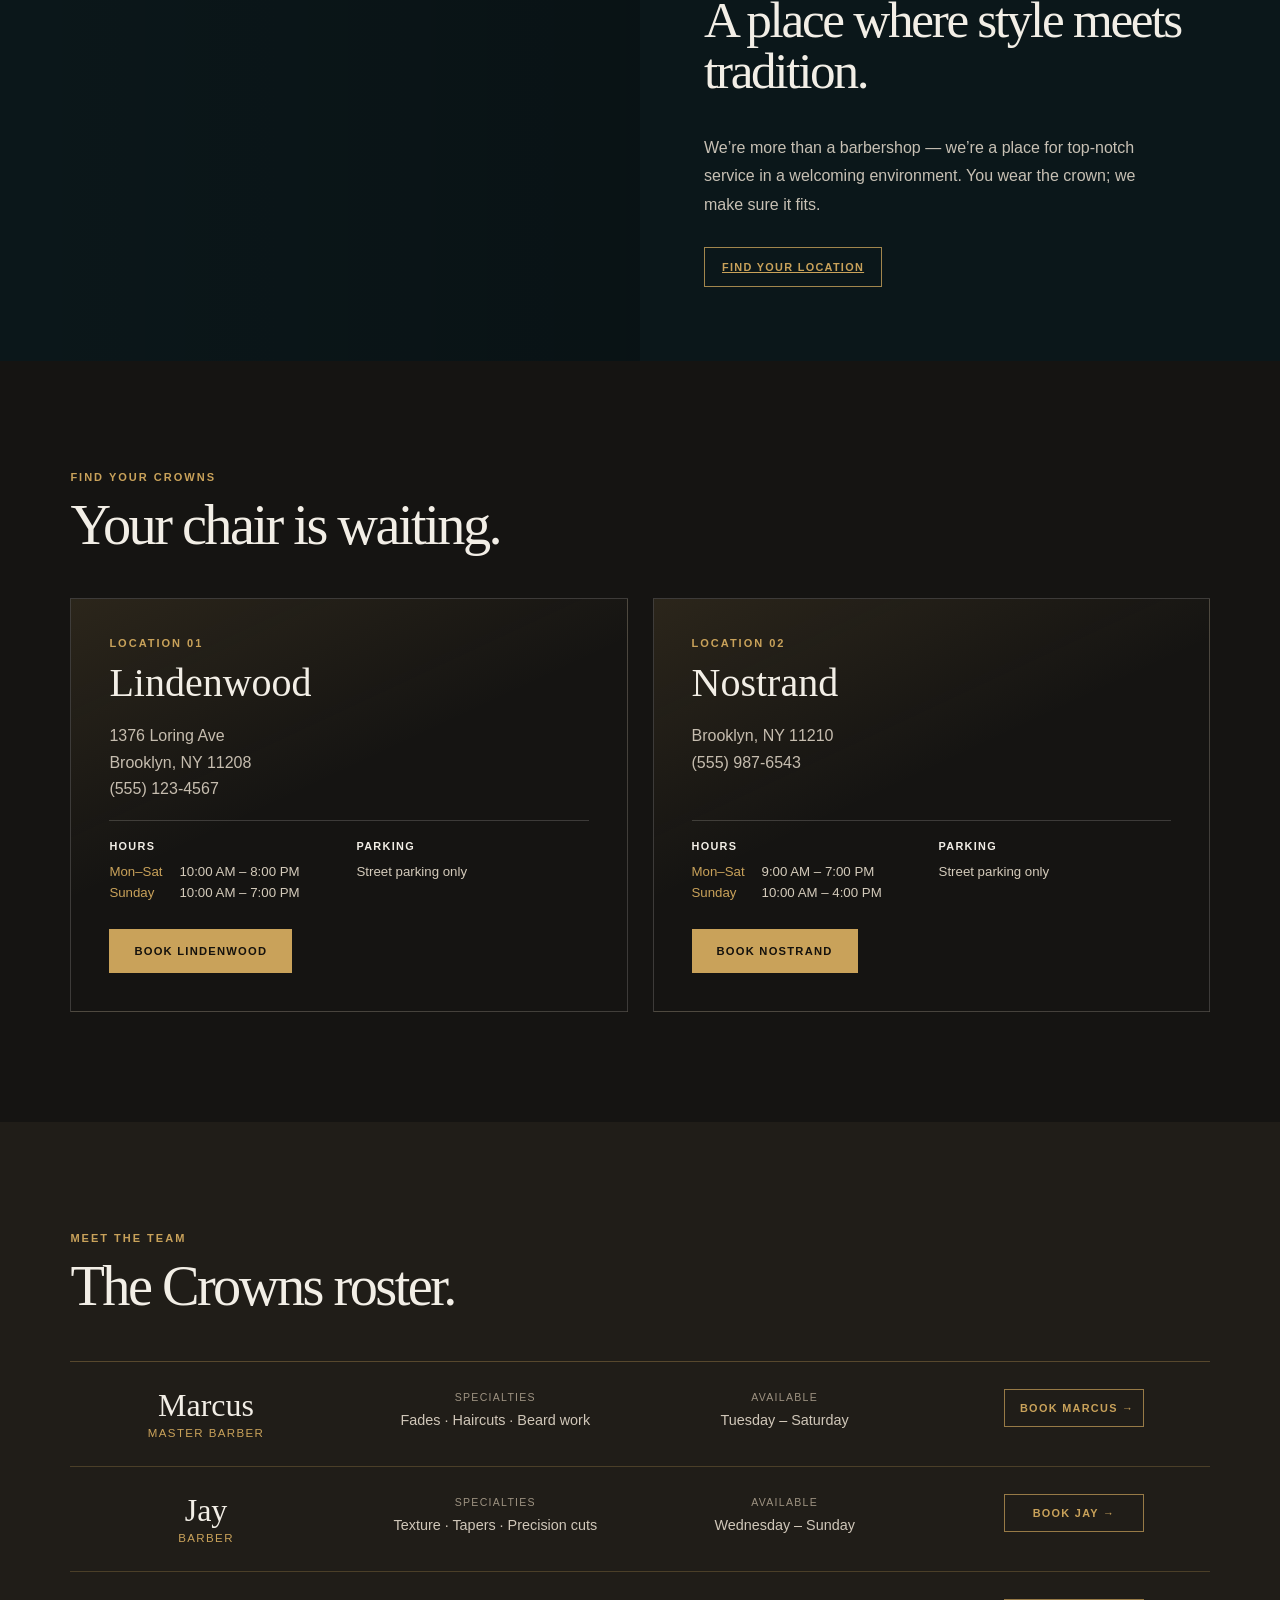
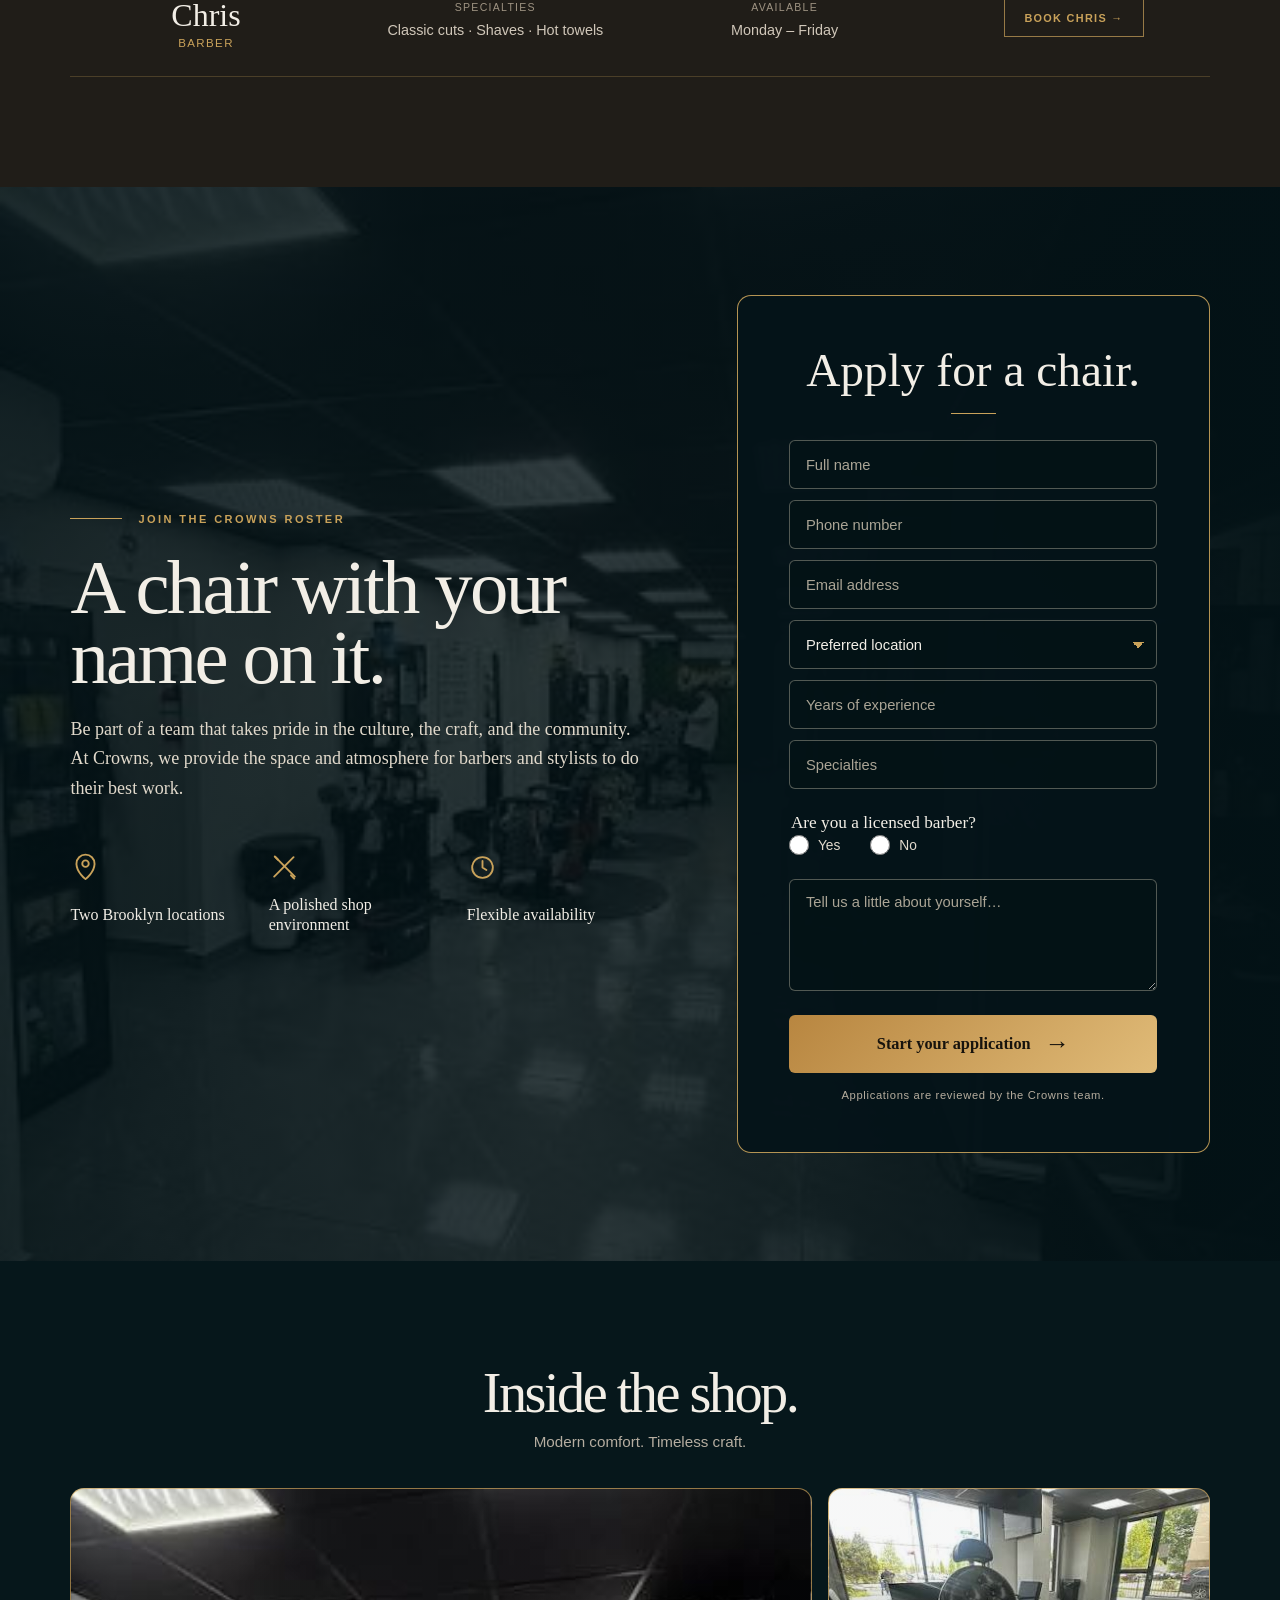
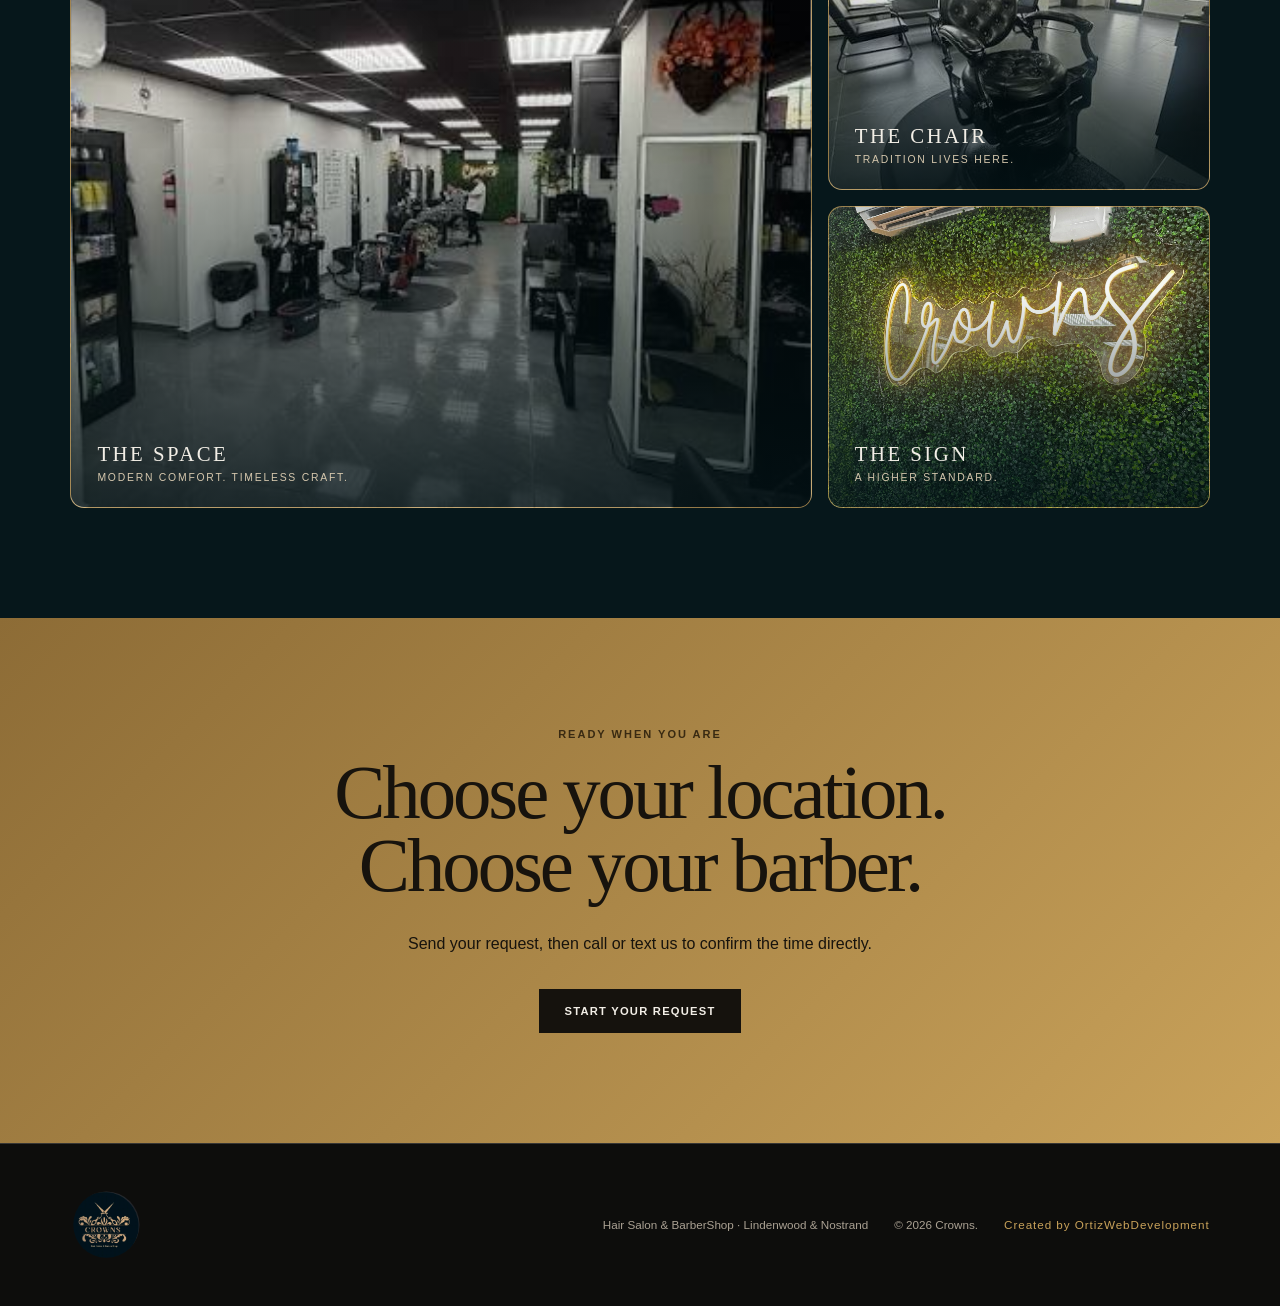
==== commit b6f32168: "Email form" ====
--- a/Src/index.html
+++ b/Src/index.html
@@ -11,10 +11,10 @@
   <!-- Persistent site navigation; the Crown control becomes the mobile menu trigger. -->
   <nav>
     <a class="site-brand" href="#top" aria-label="Crowns home"><img class="site-brand__logo" src="assets/crowns-logo-round.jpg" alt="Crowns Hair Salon & BarberShop"></a>
-    <div class="nav-links"><a href="#services">Services</a><a href="#barbers">Barbers</a><a href="#locations">Locations</a><a href="#gallery">Gallery</a></div>
+    <div class="nav-links"><a href="#services">Services</a><a href="#barbers">Barbers</a><a href="#locations">Locations</a><a href="#gallery">Gallery</a><a href="#apply">Apply</a></div>
     <button class="nav-call-button" type="button" onclick="openBooking()">Call now</button>
     <button class="mobile-menu-toggle" type="button" aria-expanded="false" aria-controls="mobile-menu" aria-label="Open menu"><svg class="mobile-menu-toggle__icon" viewBox="0 0 48 48" aria-hidden="true" focusable="false"><path class="mobile-menu-toggle__crown" d="M10 16 15 25 24 14 33 25 38 16 35 31H13Z"></path><path class="mobile-menu-toggle__line" d="M14 36h20M14 41h20"></path></svg></button>
-    <div class="mobile-menu" id="mobile-menu" aria-hidden="true"><a href="#services">Services</a><a href="#barbers">Barbers</a><a href="#locations">Locations</a><a href="#gallery">Gallery</a><button class="mobile-menu__call" type="button" onclick="setMobileMenu(false);openBooking()">Call now</button></div>
+    <div class="mobile-menu" id="mobile-menu" aria-hidden="true"><a href="#services">Services</a><a href="#barbers">Barbers</a><a href="#locations">Locations</a><a href="#gallery">Gallery</a><a href="#apply">Apply for a chair</a><button class="mobile-menu__call" type="button" onclick="setMobileMenu(false);openBooking()">Call now</button></div>
   </nav>
 
   <!-- Main landing-page content. Section IDs are used by the navigation links. -->
@@ -49,6 +49,9 @@
       <article class="roster__row"><div><div class="roster__name">Chris</div><div class="roster__title">Barber</div></div><div class="roster__detail"><span class="roster__label">Specialties</span>Classic cuts · Shaves · Hot towels</div><div class="roster__detail"><span class="roster__label">Available</span>Monday – Friday</div><button class="button-link" onclick="openBarberContact('Chris')">Book Chris →</button></article>
     </div></section>
 
+    <!-- Chair application form. Netlify collects submitted applications after deployment. -->
+    <section class="join" id="apply"><div class="join__grid"><div class="join__intro"><div class="join__label">Join the Crowns roster</div><h2 class="join__title serif">A chair with your name on it.</h2><p>Be part of a team that takes pride in the culture, the craft, and the community. At Crowns, we provide the space and atmosphere for barbers and stylists to do their best work.</p><div class="join__benefits"><div class="join__benefit"><svg viewBox="0 0 24 24" aria-hidden="true"><path d="M12 21s7-5.25 7-12a7 7 0 0 0-14 0c0 6.75 7 12 7 12Z"></path><circle cx="12" cy="9" r="2.5"></circle></svg><span>Two Brooklyn locations</span></div><div class="join__benefit"><svg viewBox="0 0 24 24" aria-hidden="true"><path d="m5 4 15 15M19 4 4 19"></path><path d="m7 6-2.5-2.5M17 18l2.5 2.5"></path></svg><span>A polished shop environment</span></div><div class="join__benefit"><svg viewBox="0 0 24 24" aria-hidden="true"><circle cx="12" cy="12" r="8"></circle><path d="M12 7v5l3 2"></path></svg><span>Flexible availability</span></div></div></div><form class="join__form" name="chair-application" method="POST" data-netlify="true" netlify-honeypot="bot-field"><input type="hidden" name="form-name" value="chair-application"><p class="join__honeypot"><label>Do not fill this out if you are human <input name="bot-field"></label></p><h3 class="serif">Apply for a chair.</h3><div class="join__fields"><label><span class="sr-only">Full name</span><input type="text" name="name" placeholder="Full name" autocomplete="name" required></label><label><span class="sr-only">Phone number</span><input type="tel" name="phone" placeholder="Phone number" autocomplete="tel" required></label><label><span class="sr-only">Email address</span><input type="email" name="email" placeholder="Email address" autocomplete="email" required></label><label><span class="sr-only">Preferred location</span><select name="preferred-location" required><option value="" selected disabled>Preferred location</option><option>Lindenwood</option><option>Nostrand</option><option>No preference</option></select></label><label><span class="sr-only">Years of experience</span><input type="text" name="experience" placeholder="Years of experience" required></label><label><span class="sr-only">Specialties</span><input type="text" name="specialties" placeholder="Specialties" required></label></div><fieldset class="join__license"><legend>Are you a licensed barber?</legend><label><input type="radio" name="licensed" value="Yes" required><span>Yes</span></label><label><input type="radio" name="licensed" value="No"><span>No</span></label></fieldset><label class="join__message"><span class="sr-only">Tell us about yourself</span><textarea name="message" rows="4" placeholder="Tell us a little about yourself…" required></textarea></label><button class="join__submit" type="submit">Start your application <span aria-hidden="true">→</span></button><p class="join__note">Applications are reviewed by the Crowns team.</p></form></div></section>
+
     <!-- Featured gallery. Add future images as gallery__item figures. -->
     <section class="gallery-section" id="gallery"><header class="gallery-section__header"><h2 class="section-title serif">Inside the shop.</h2><p>Modern comfort. Timeless craft.</p></header><div class="gallery"><figure class="gallery__item gallery__item--feature" style="--tile:url('assets/crowns-wall-interior.png')"><figcaption><strong>The space</strong><span>Modern comfort. Timeless craft.</span></figcaption></figure><figure class="gallery__item" style="--tile:url('assets/crowns-wall-chair.png')"><figcaption><strong>The chair</strong><span>Tradition lives here.</span></figcaption></figure><figure class="gallery__item" style="--tile:url('assets/crowns-wall-sign.jpg')"><figcaption><strong>The sign</strong><span>A higher standard.</span></figcaption></figure></div></section>
     <!-- Closing call-to-action, returning visitors to the booking flow. -->
--- a/Src/styles.css
+++ b/Src/styles.css
@@ -475,6 +475,236 @@
    white-space:nowrap;
    border:1px solid rgba(201,162,90,.7);
    padding:12px 15px;
+}
+
+/* Chair application section */
+.join {
+   position:relative;
+   isolation:isolate;
+   padding:108px 5.5vw;
+   overflow:hidden;
+   background:#06171b url('assets/crowns-wall-interior.png') center/cover no-repeat;
+}
+
+.join:before {
+   content:'';
+   position:absolute;
+   z-index:-1;
+   inset:0;
+   background:linear-gradient(90deg,rgba(3,18,22,.9) 0%,rgba(3,18,22,.82) 44%,rgba(3,18,22,.98) 100%);
+}
+
+.join__grid {
+   display:grid;
+   grid-template-columns:minmax(0,1fr) minmax(390px,.82fr);
+   align-items:center;
+   gap:clamp(48px,7vw,110px);
+   max-width:1320px;
+   margin:0 auto;
+}
+
+.join__label {
+   display:flex;
+   align-items:center;
+   gap:16px;
+   color:var(--gold);
+   font-size:.69rem;
+   font-weight:700;
+   letter-spacing:.22em;
+   text-transform:uppercase;
+}
+
+.join__label:before {
+   content:'';
+   width:52px;
+   height:1px;
+   background:var(--gold);
+}
+
+.join__title {
+   max-width:680px;
+   margin:28px 0 22px;
+   font-size:clamp(3.45rem,6vw,6.3rem);
+   font-weight:400;
+   line-height:.91;
+   letter-spacing:-.035em;
+}
+
+.join__intro > p {
+   max-width:580px;
+   margin:0;
+   color:#e1d9cb;
+   font:400 1.13rem/1.65 Georgia,serif;
+}
+
+.join__benefits {
+   display:grid;
+   grid-template-columns:repeat(3,minmax(0,1fr));
+   gap:18px;
+   max-width:620px;
+   margin-top:48px;
+}
+
+.join__benefit {
+   display:grid;
+   justify-items:start;
+   gap:12px;
+   color:var(--paper);
+   font:400 1rem/1.25 Georgia,serif;
+}
+
+.join__benefit svg {
+   width:31px;
+   height:31px;
+   fill:none;
+   stroke:var(--gold);
+   stroke-width:1.45;
+   stroke-linecap:round;
+   stroke-linejoin:round;
+}
+
+.join__form {
+   padding:clamp(30px,4vw,52px);
+   border:1px solid rgba(201,162,90,.9);
+   border-radius:14px;
+   background:rgba(5,20,25,.94);
+}
+
+.join__form h3 {
+   margin:0 0 26px;
+   color:var(--paper);
+   font-size:clamp(2.2rem,3.7vw,3.65rem);
+   font-weight:400;
+   line-height:1;
+   text-align:center;
+}
+
+.join__form h3:after {
+   content:'';
+   display:block;
+   width:45px;
+   height:1px;
+   margin:19px auto 0;
+   background:var(--gold);
+}
+
+.join__fields {
+   display:grid;
+   gap:11px;
+}
+
+.join__form input:not([type='radio']),.join__form select,.join__form textarea {
+   width:100%;
+   border:1px solid rgba(214,204,184,.38);
+   border-radius:6px;
+   background:rgba(3,18,22,.72);
+   color:var(--paper);
+   font:inherit;
+   font-size:.92rem;
+}
+
+.join__form input:not([type='radio']),.join__form select {
+   min-height:49px;
+   padding:0 16px;
+}
+
+.join__form textarea {
+   min-height:112px;
+   padding:14px 16px;
+   resize:vertical;
+}
+
+.join__form input::placeholder,.join__form textarea::placeholder {
+   color:#aaa495;
+}
+
+.join__form select {
+   appearance:none;
+   background-image:linear-gradient(45deg,transparent 50%,var(--gold) 50%),linear-gradient(135deg,var(--gold) 50%,transparent 50%);
+   background-position:calc(100% - 18px) 21px,calc(100% - 12px) 21px;
+   background-repeat:no-repeat;
+   background-size:6px 6px,6px 6px;
+}
+
+.join__form input:focus-visible,.join__form select:focus-visible,.join__form textarea:focus-visible,.join__license input:focus-visible {
+   outline:2px solid var(--gold);
+   outline-offset:2px;
+}
+
+.join__license {
+   display:flex;
+   align-items:center;
+   flex-wrap:wrap;
+   gap:14px 30px;
+   margin:24px 0;
+   padding:0;
+   border:0;
+}
+
+.join__license legend {
+   width:100%;
+   margin-bottom:2px;
+   color:var(--paper);
+   font:400 1.08rem Georgia,serif;
+}
+
+.join__license label {
+   display:flex;
+   align-items:center;
+   gap:9px;
+   color:#e2dacd;
+   font-size:.86rem;
+}
+
+.join__license input {
+   width:20px;
+   height:20px;
+   margin:0;
+   accent-color:var(--gold);
+}
+
+.join__submit {
+   display:flex;
+   align-items:center;
+   justify-content:center;
+   width:100%;
+   min-height:58px;
+   margin-top:20px;
+   border:0;
+   border-radius:6px;
+   background:linear-gradient(135deg,#b88640,#e0bb78);
+   color:#17130d;
+   font:700 1.02rem Georgia,serif;
+   cursor:pointer;
+}
+
+.join__submit span {
+   margin-left:14px;
+   font:400 1.55rem/0 Arial,sans-serif;
+}
+
+.join__submit:hover {
+   background:#e7c98f;
+}
+
+.join__note {
+   margin:16px 0 0;
+   color:#b6ad9e;
+   font-size:.7rem;
+   letter-spacing:.06em;
+   text-align:center;
+}
+
+.join__honeypot,.sr-only {
+   position:absolute;
+   width:1px;
+   height:1px;
+   padding:0;
+   margin:-1px;
+   overflow:hidden;
+   clip:rect(0,0,0,0);
+   white-space:nowrap;
+   border:0;
 }
 
 .button-link {
@@ -961,10 +1191,49 @@
      align-items:flex-start;
   }
 
-.roster .button-link {
+  .roster .button-link {
      width:max-content;
      justify-self:start;
      margin-top:8px;
+  }
+
+  .join {
+     padding:78px 6vw;
+     background-position:44% center;
+  }
+
+  .join:before {
+     background:linear-gradient(180deg,rgba(3,18,22,.84) 0%,rgba(3,18,22,.97) 44%,rgba(3,18,22,.99) 100%);
+  }
+
+  .join__grid {
+     grid-template-columns:1fr;
+     gap:44px;
+  }
+
+  .join__title {
+     max-width:540px;
+     margin-top:22px;
+  }
+
+  .join__benefits {
+     grid-template-columns:repeat(3,minmax(0,1fr));
+     gap:14px;
+     margin-top:35px;
+  }
+
+  .join__benefit {
+     gap:9px;
+     font-size:.86rem;
+  }
+
+  .join__benefit svg {
+     width:27px;
+     height:27px;
+  }
+
+  .join__form {
+     padding:30px 20px;
   }
 
 .services__header,.locations__header {
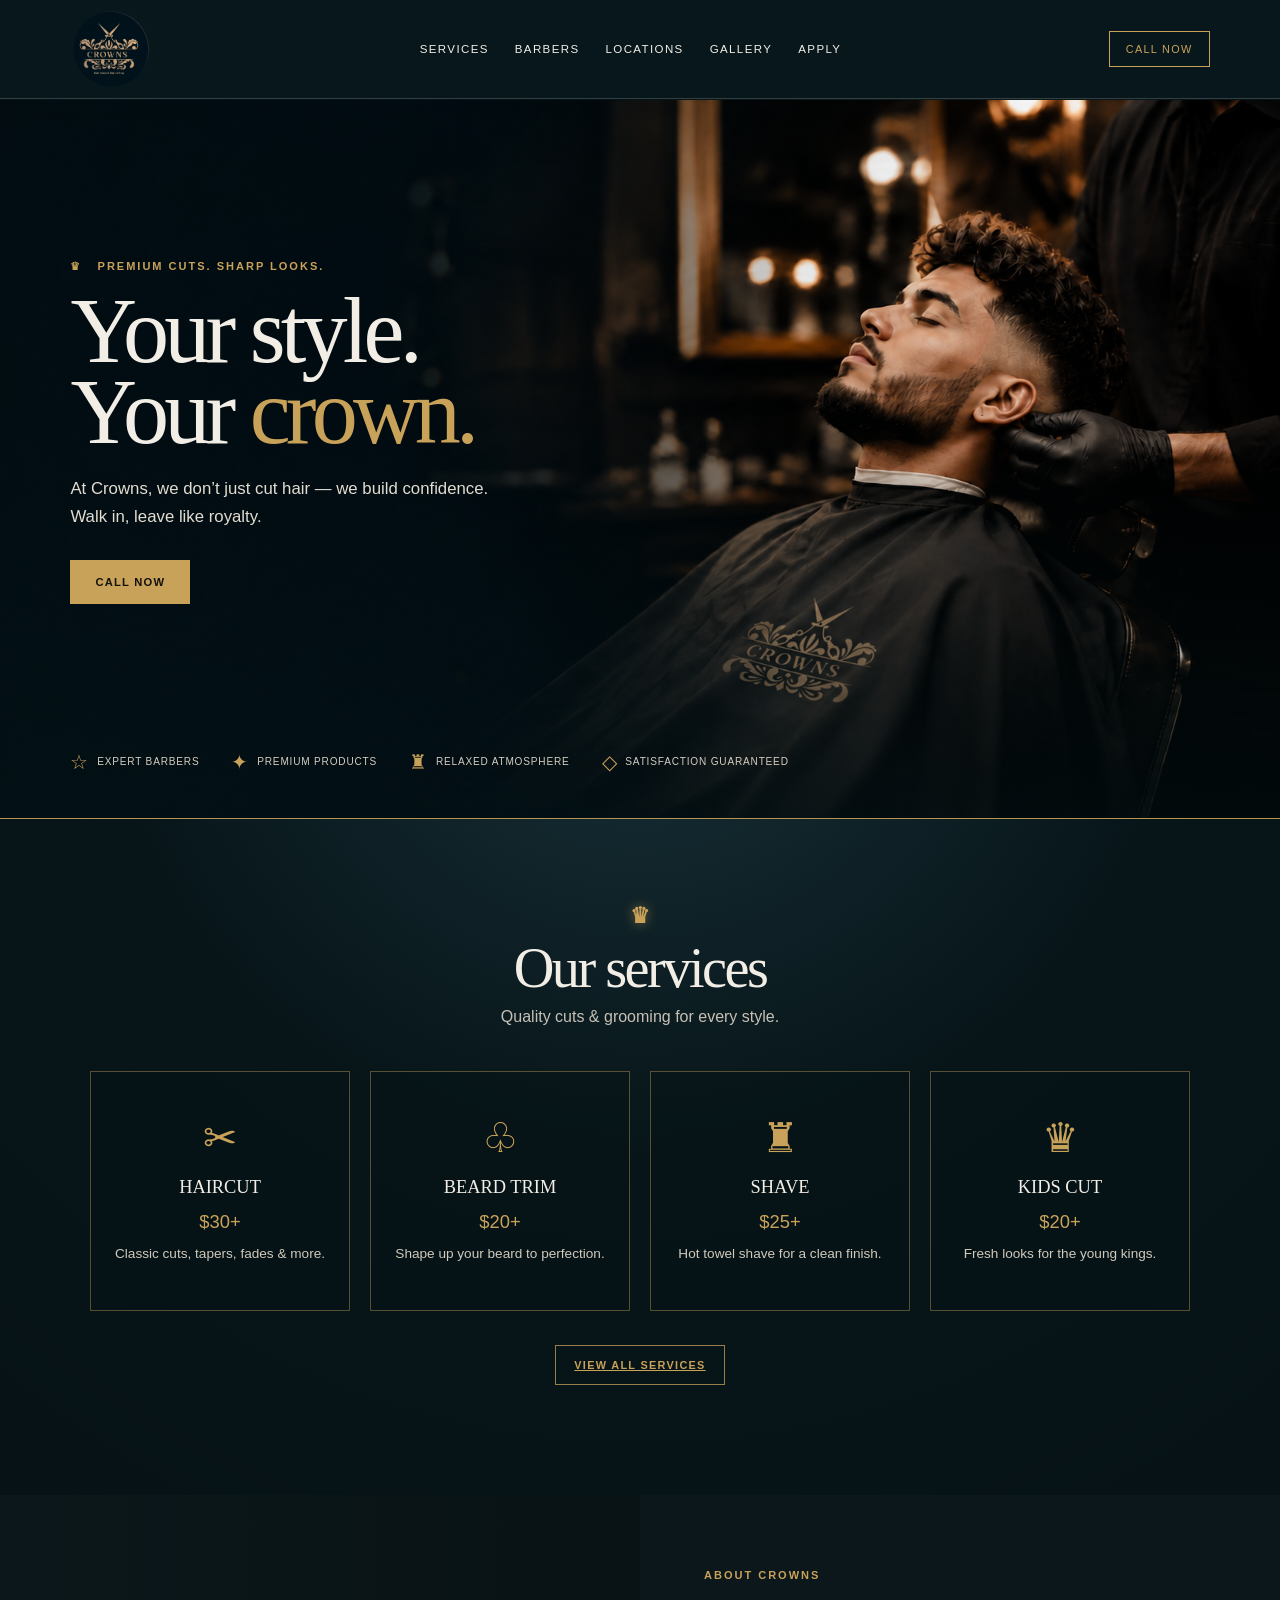
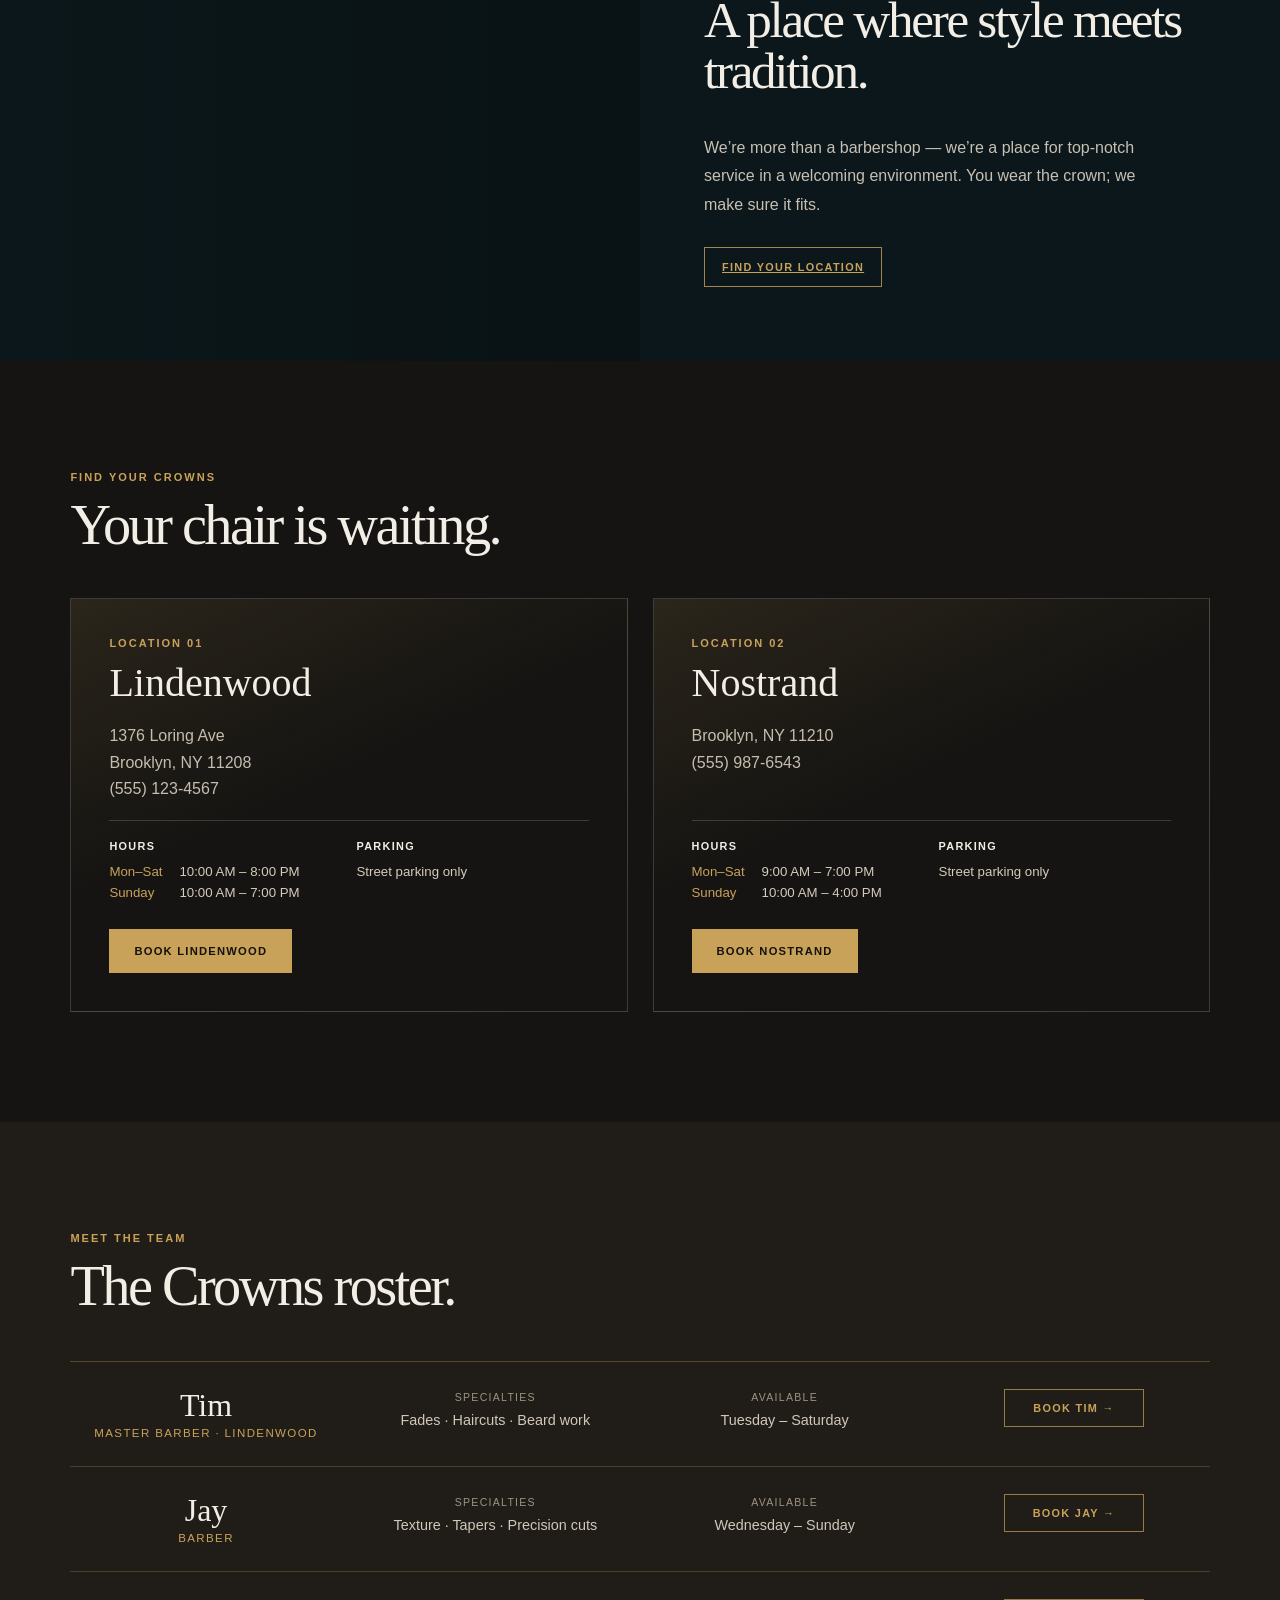
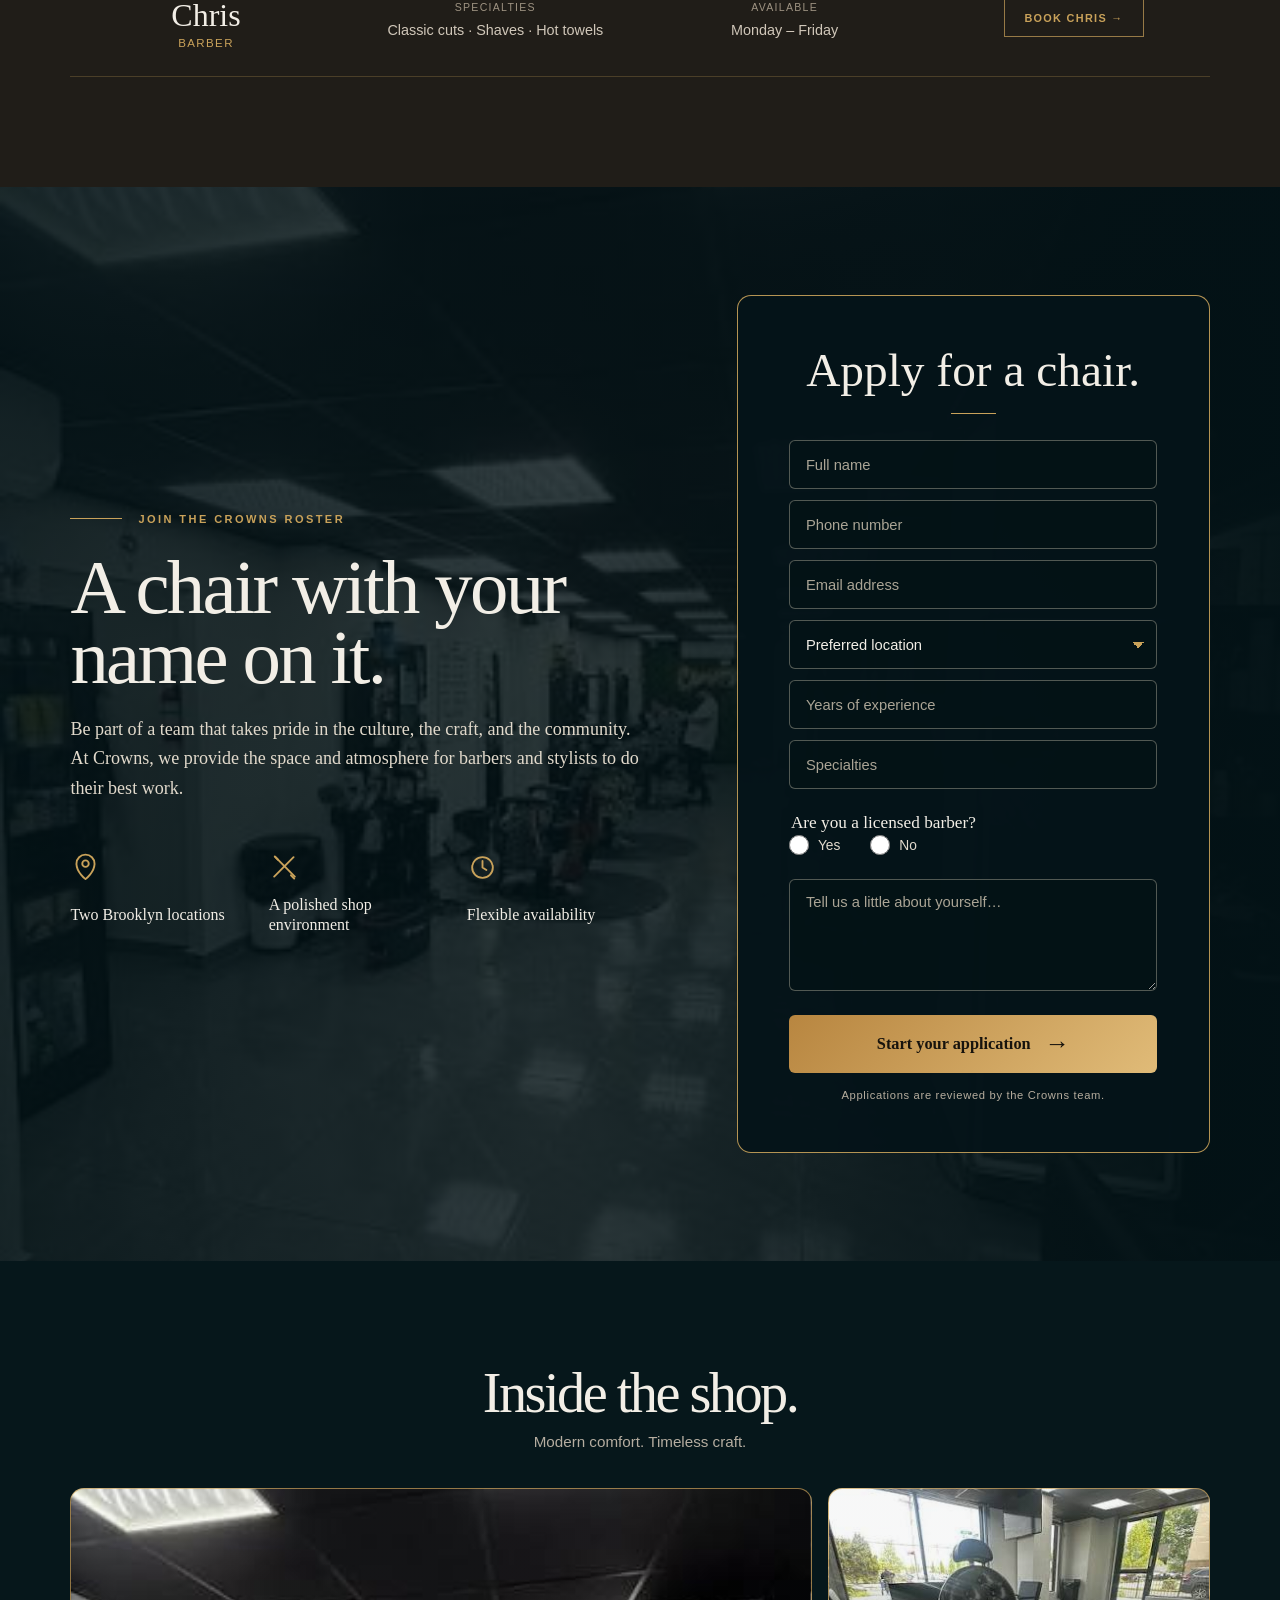
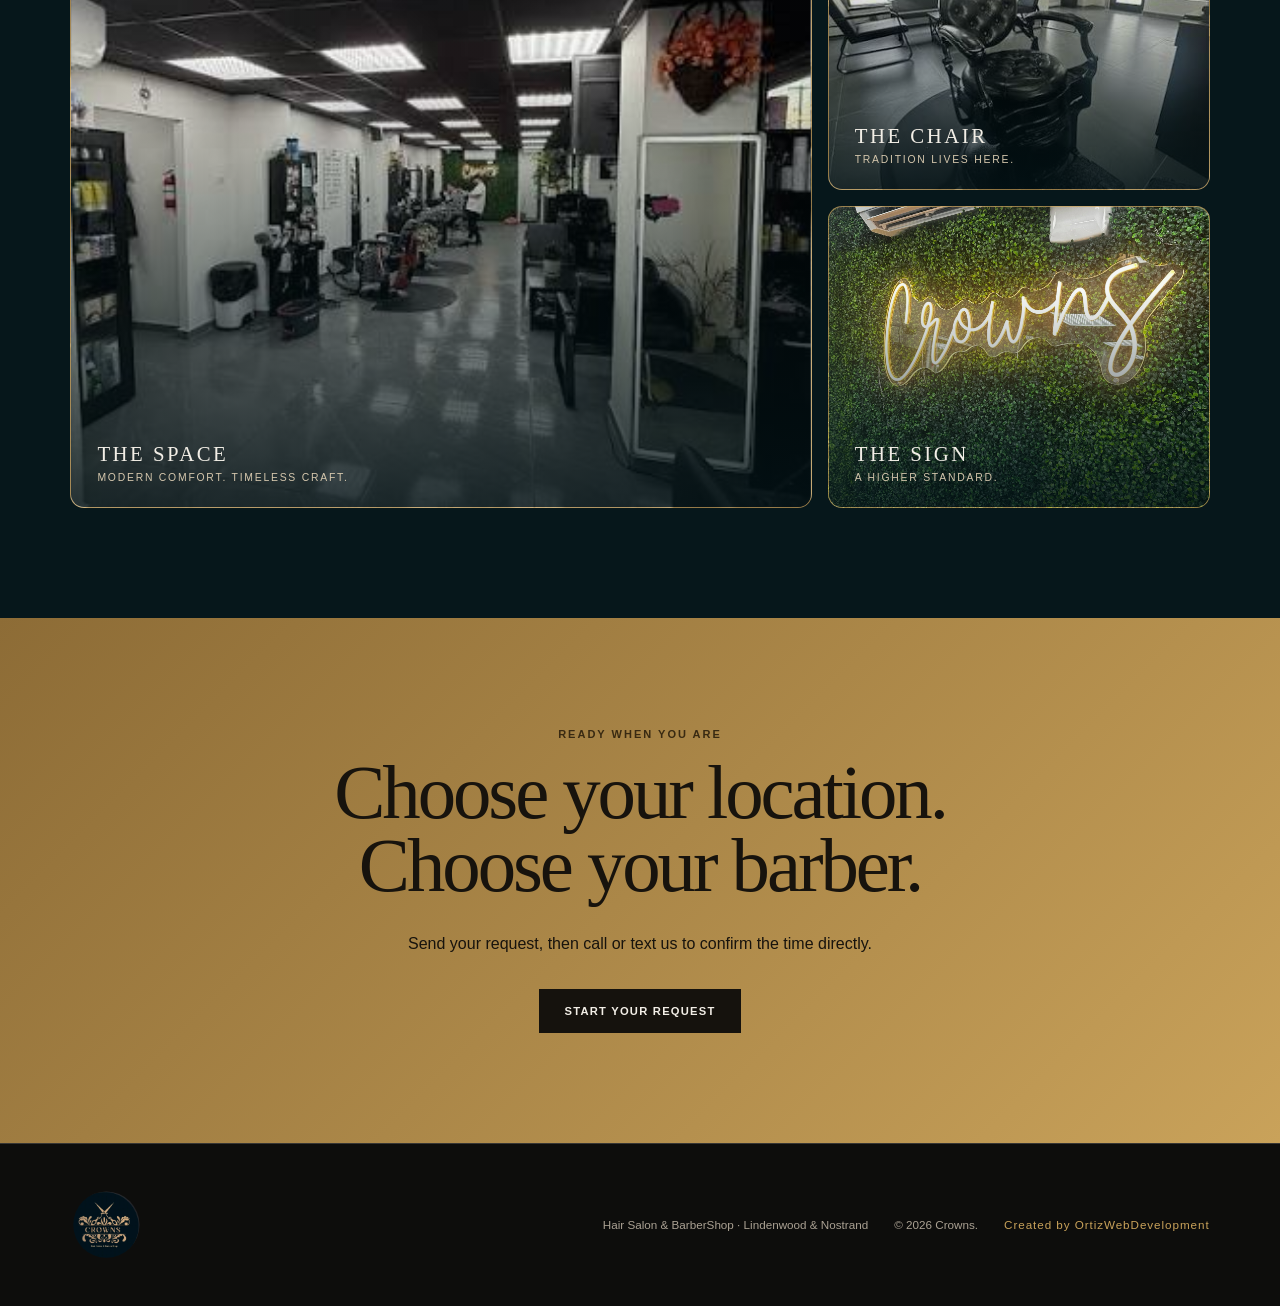
==== commit 8a113fd2: "added one Real barber" ====
--- a/Src/index.html
+++ b/Src/index.html
@@ -44,7 +44,7 @@
 
     <!-- Text-only barber roster; each button opens that barber's direct contact modal. -->
     <section class="barbers" id="barbers"><div class="eyebrow">Meet the team</div><h2 class="section-title serif">The Crowns roster.</h2><div class="roster">
-      <article class="roster__row"><div><div class="roster__name">Marcus</div><div class="roster__title">Master Barber</div></div><div class="roster__detail"><span class="roster__label">Specialties</span>Fades · Haircuts · Beard work</div><div class="roster__detail"><span class="roster__label">Available</span>Tuesday – Saturday</div><button class="button-link" onclick="openBarberContact('Marcus')">Book Marcus →</button></article>
+      <article class="roster__row"><div><div class="roster__name">Tim</div><div class="roster__title">Master Barber · Lindenwood</div></div><div class="roster__detail"><span class="roster__label">Specialties</span>Fades · Haircuts · Beard work</div><div class="roster__detail"><span class="roster__label">Available</span>Tuesday – Saturday</div><button class="button-link" onclick="openBarberContact('Tim')">Book Tim →</button></article>
       <article class="roster__row"><div><div class="roster__name">Jay</div><div class="roster__title">Barber</div></div><div class="roster__detail"><span class="roster__label">Specialties</span>Texture · Tapers · Precision cuts</div><div class="roster__detail"><span class="roster__label">Available</span>Wednesday – Sunday</div><button class="button-link" onclick="openBarberContact('Jay')">Book Jay →</button></article>
       <article class="roster__row"><div><div class="roster__name">Chris</div><div class="roster__title">Barber</div></div><div class="roster__detail"><span class="roster__label">Specialties</span>Classic cuts · Shaves · Hot towels</div><div class="roster__detail"><span class="roster__label">Available</span>Monday – Friday</div><button class="button-link" onclick="openBarberContact('Chris')">Book Chris →</button></article>
     </div></section>
@@ -63,7 +63,7 @@
   <!-- Shared modal for location booking and direct barber Call/Text options. -->
   <div class="modal" id="booking" role="dialog" aria-modal="true" aria-label="Book an appointment"><div class="dialog"><button class="close" onclick="closeBooking()" aria-label="Close">×</button>
     <div class="step active" id="location-step"><div class="eyebrow">Step 1 of 2</div><h2>Choose your location.</h2><div class="booking__choice-grid"><button class="choice" onclick="chooseLocation('Lindenwood')"><strong>Lindenwood</strong><span>1376 Loring Ave, Brooklyn, NY 11208</span></button><button class="choice" onclick="chooseLocation('Nostrand')"><strong>Nostrand</strong><span>Brooklyn, NY 11210</span></button></div></div>
-    <div class="step" id="barber-step"><button class="back" onclick="showStep('location-step')">← Change location</button><div class="eyebrow">Step 2 of 2</div><h2>Choose your barber.</h2><div class="booking__choice-grid"><button class="choice" onclick="chooseBarber('Marcus')"><strong>Marcus</strong><span>Master Barber</span></button><button class="choice" onclick="chooseBarber('Jay')"><strong>Jay</strong><span>Barber</span></button><button class="choice" onclick="chooseBarber('Chris')"><strong>Chris</strong><span>Barber</span></button><button class="choice" onclick="chooseBarber('No preference')"><strong>No preference</strong><span>First available barber</span></button></div></div>
+    <div class="step" id="barber-step"><button class="back" onclick="showStep('location-step')">← Change location</button><div class="eyebrow">Step 2 of 2</div><h2>Choose your barber.</h2><div class="booking__choice-grid"><button class="choice" onclick="chooseBarber('Tim')"><strong>Tim</strong><span>Master Barber · Lindenwood</span></button><button class="choice" onclick="chooseBarber('Jay')"><strong>Jay</strong><span>Barber</span></button><button class="choice" onclick="chooseBarber('Chris')"><strong>Chris</strong><span>Barber</span></button><button class="choice" onclick="chooseBarber('No preference')"><strong>No preference</strong><span>First available barber</span></button></div></div>
     <div class="step" id="confirm-step"><button class="back" id="confirm-back" onclick="showStep('barber-step')">← Change barber</button><div class="eyebrow">Almost there</div><h2 id="confirm-title">Send your request.</h2><div class="booking__summary" id="summary"></div><p class="booking__instructions" id="confirm-instructions">Call us to request an appointment, or send a text with your details already included. Add your preferred date and time before sending.</p><div class="booking__action-grid"><a class="button" id="call" href="tel:+15551234567">Call now</a><a class="button button--outline" id="sms" href="#">Text via SMS</a></div></div>
   </div></div>
   <!-- Shared navigation, modal, Call, and SMS behavior. -->
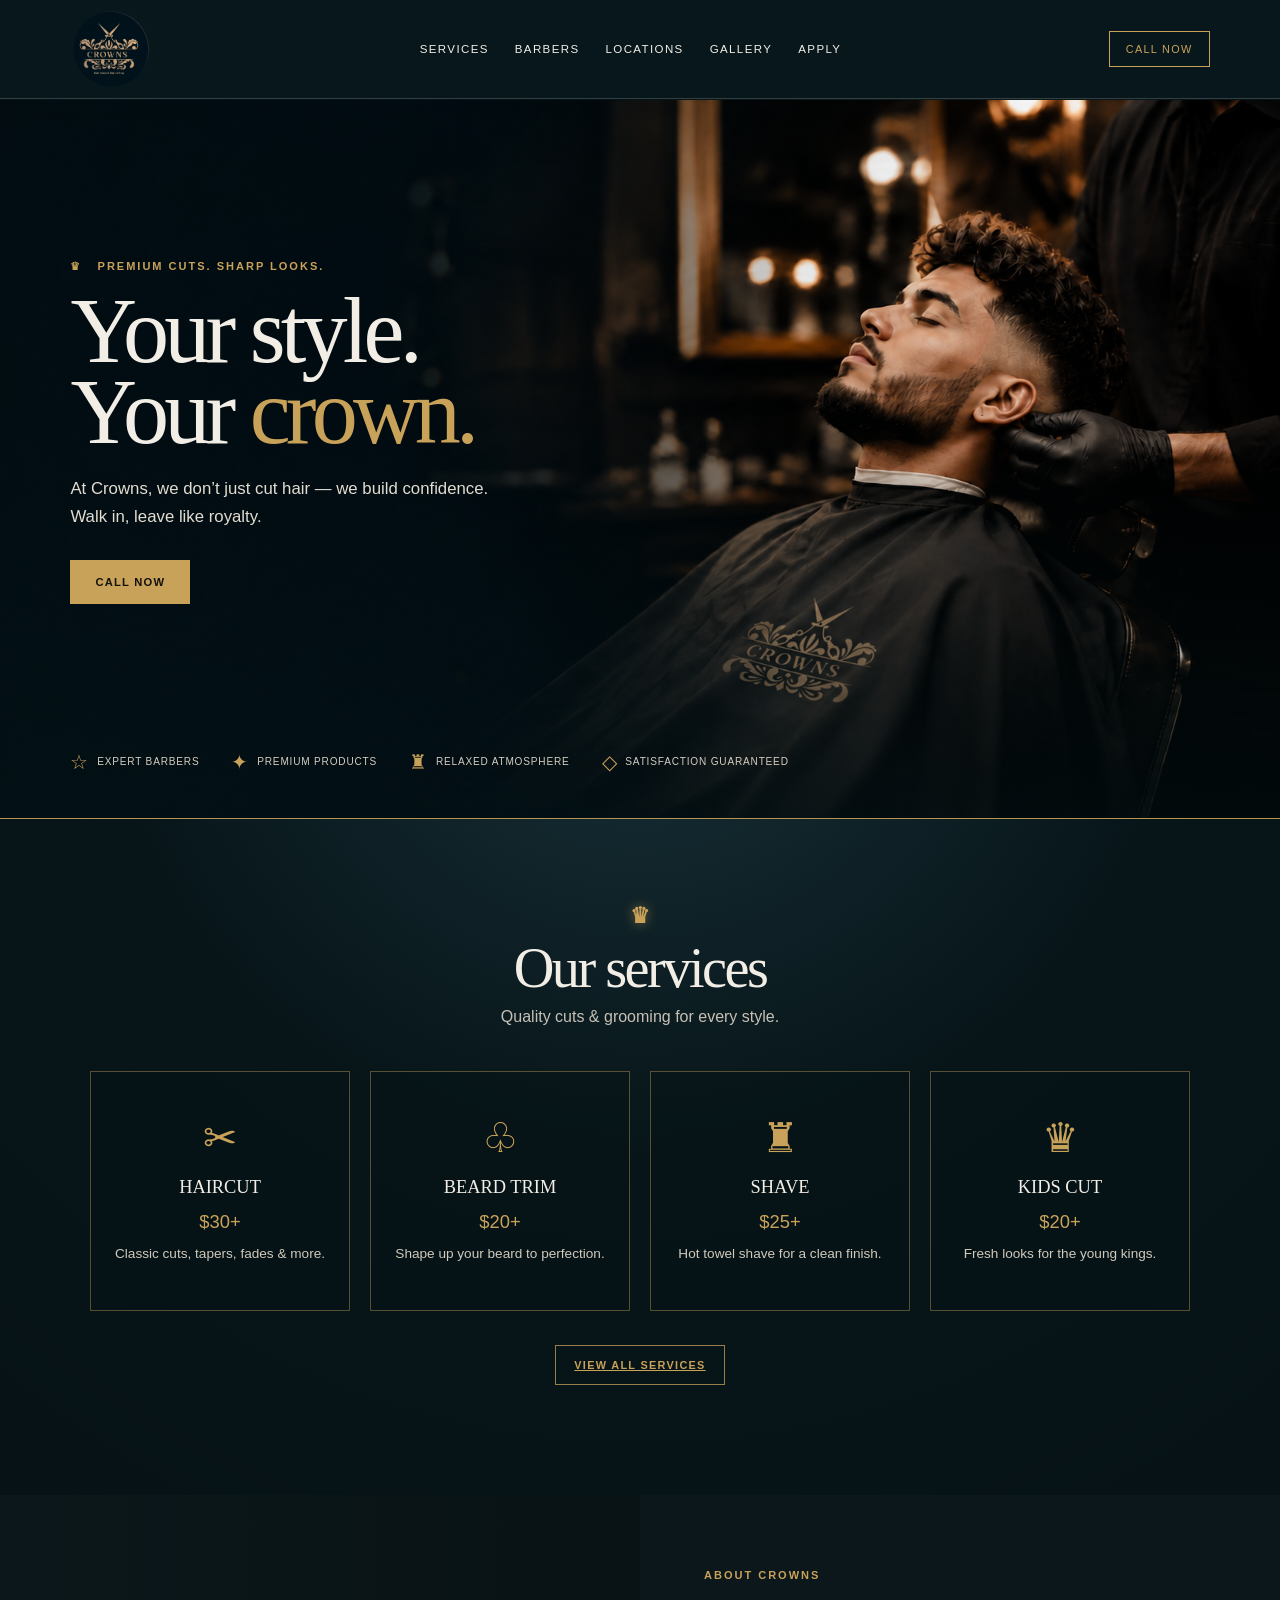
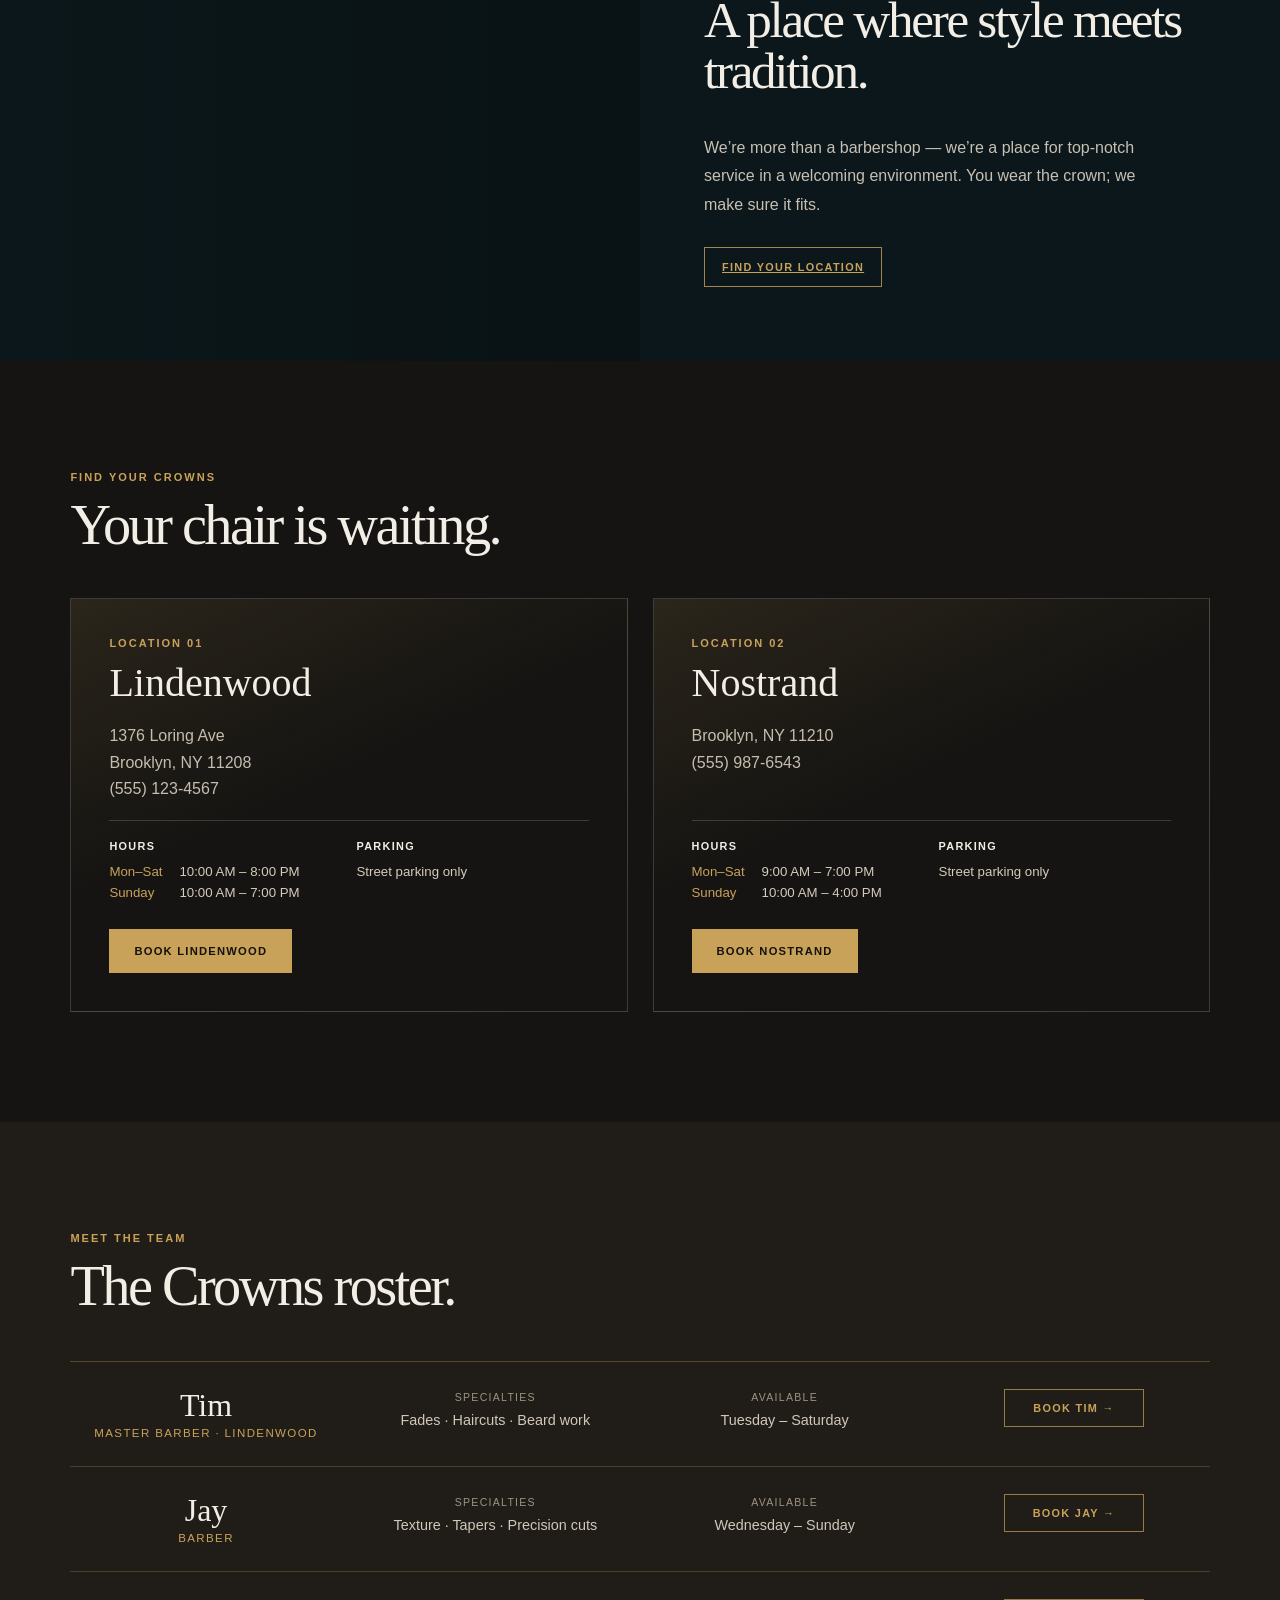
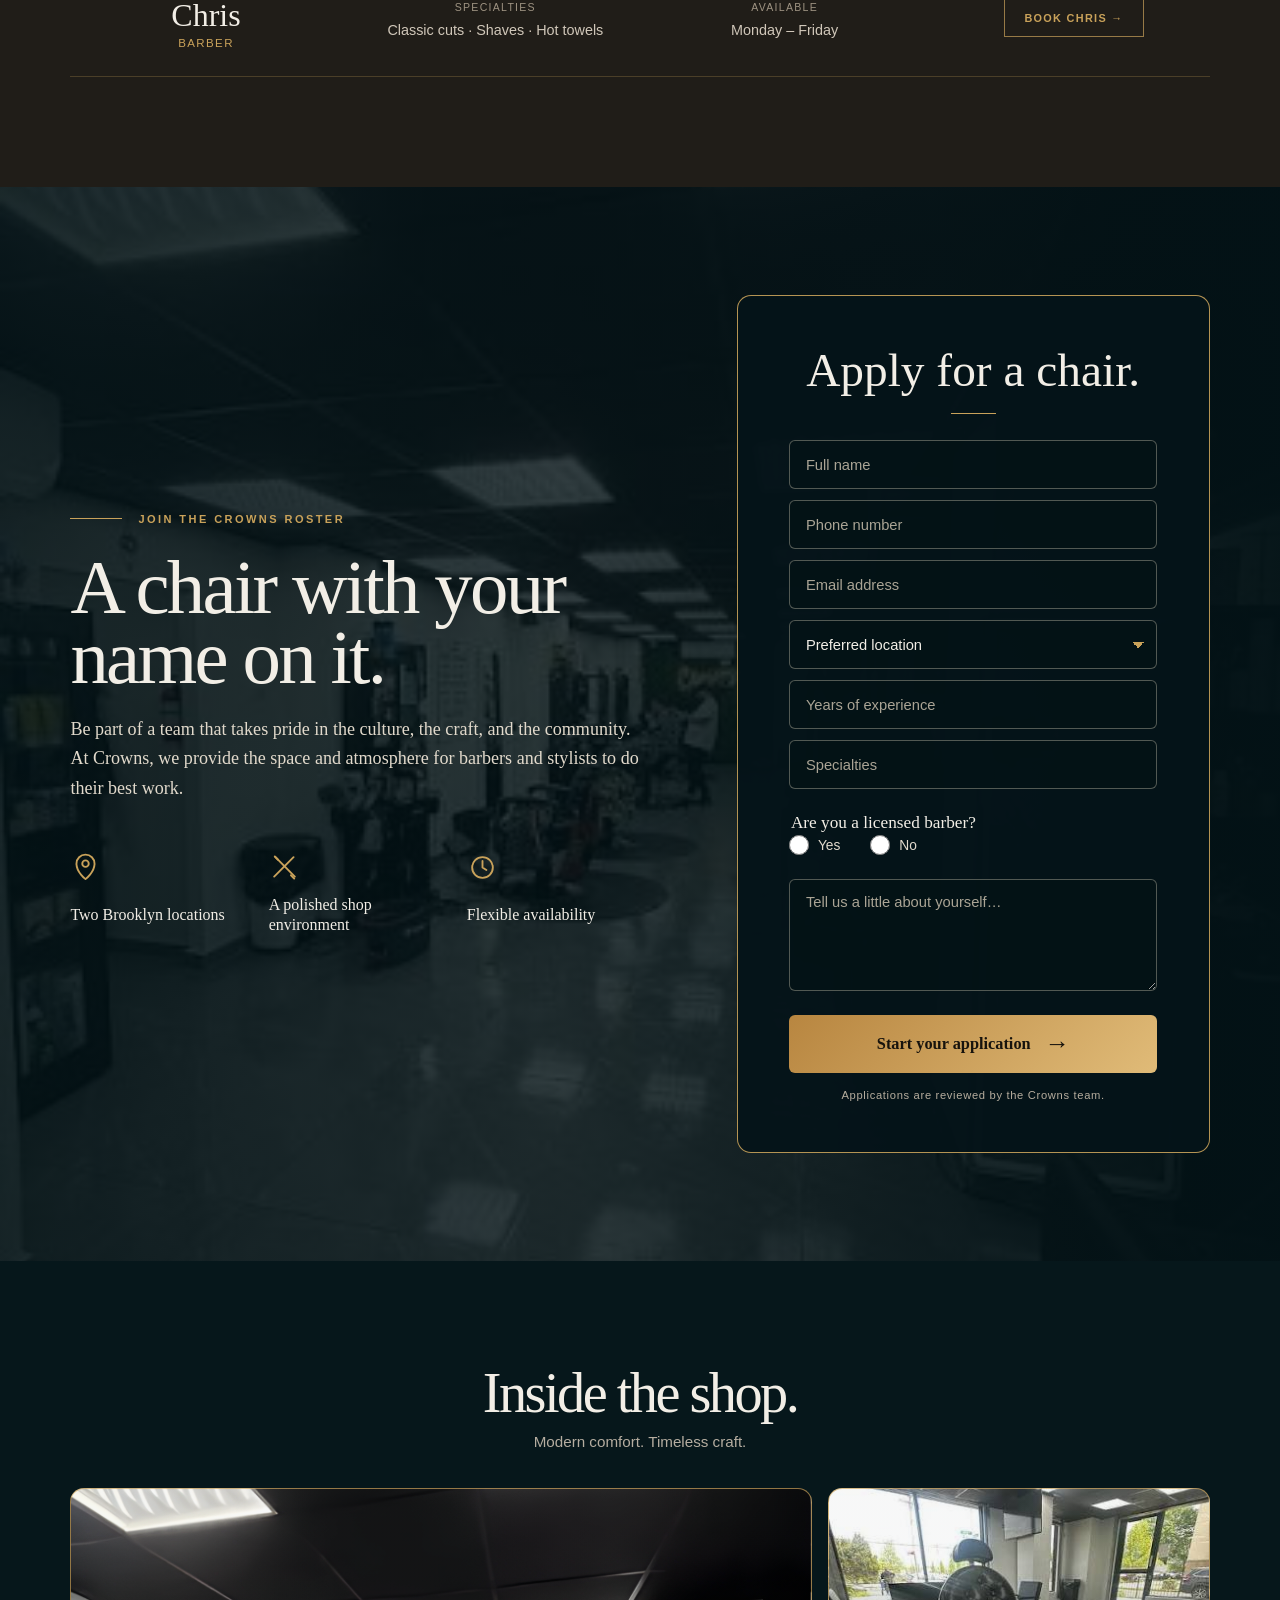
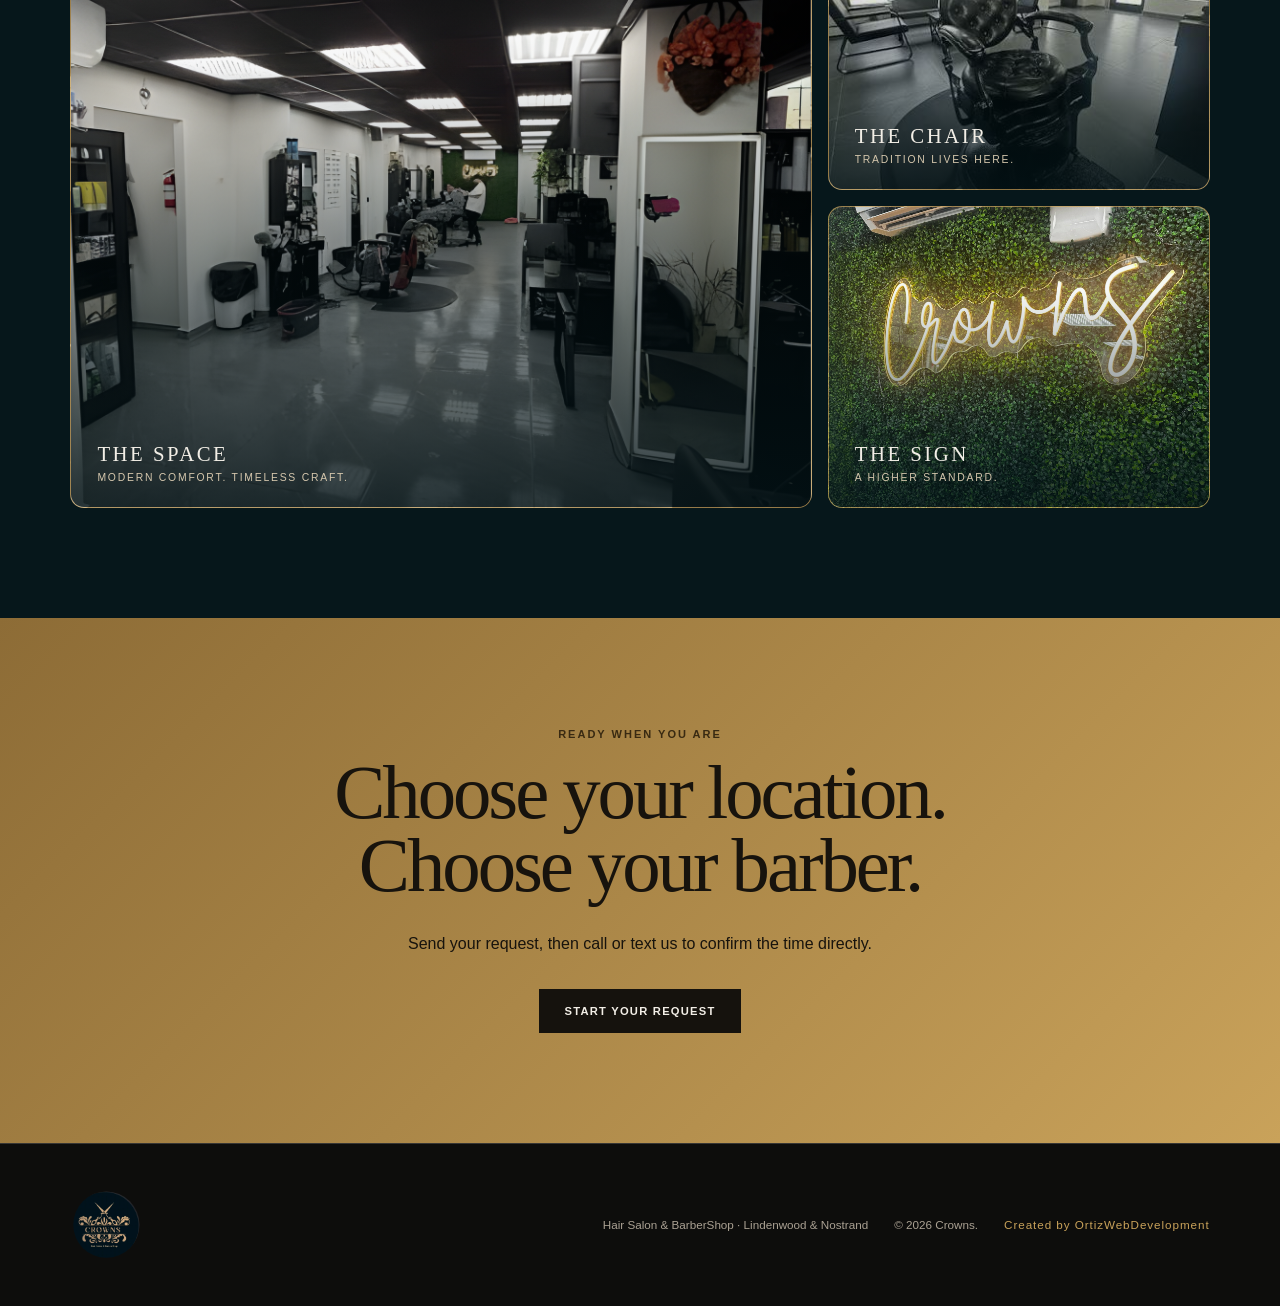
==== commit ddce1659: "use new resolution image, removed duplicate html" ====
--- a/Src/index.html
+++ b/Src/index.html
@@ -53,7 +53,7 @@
     <section class="join" id="apply"><div class="join__grid"><div class="join__intro"><div class="join__label">Join the Crowns roster</div><h2 class="join__title serif">A chair with your name on it.</h2><p>Be part of a team that takes pride in the culture, the craft, and the community. At Crowns, we provide the space and atmosphere for barbers and stylists to do their best work.</p><div class="join__benefits"><div class="join__benefit"><svg viewBox="0 0 24 24" aria-hidden="true"><path d="M12 21s7-5.25 7-12a7 7 0 0 0-14 0c0 6.75 7 12 7 12Z"></path><circle cx="12" cy="9" r="2.5"></circle></svg><span>Two Brooklyn locations</span></div><div class="join__benefit"><svg viewBox="0 0 24 24" aria-hidden="true"><path d="m5 4 15 15M19 4 4 19"></path><path d="m7 6-2.5-2.5M17 18l2.5 2.5"></path></svg><span>A polished shop environment</span></div><div class="join__benefit"><svg viewBox="0 0 24 24" aria-hidden="true"><circle cx="12" cy="12" r="8"></circle><path d="M12 7v5l3 2"></path></svg><span>Flexible availability</span></div></div></div><form class="join__form" name="chair-application" method="POST" data-netlify="true" netlify-honeypot="bot-field"><input type="hidden" name="form-name" value="chair-application"><p class="join__honeypot"><label>Do not fill this out if you are human <input name="bot-field"></label></p><h3 class="serif">Apply for a chair.</h3><div class="join__fields"><label><span class="sr-only">Full name</span><input type="text" name="name" placeholder="Full name" autocomplete="name" required></label><label><span class="sr-only">Phone number</span><input type="tel" name="phone" placeholder="Phone number" autocomplete="tel" required></label><label><span class="sr-only">Email address</span><input type="email" name="email" placeholder="Email address" autocomplete="email" required></label><label><span class="sr-only">Preferred location</span><select name="preferred-location" required><option value="" selected disabled>Preferred location</option><option>Lindenwood</option><option>Nostrand</option><option>No preference</option></select></label><label><span class="sr-only">Years of experience</span><input type="text" name="experience" placeholder="Years of experience" required></label><label><span class="sr-only">Specialties</span><input type="text" name="specialties" placeholder="Specialties" required></label></div><fieldset class="join__license"><legend>Are you a licensed barber?</legend><label><input type="radio" name="licensed" value="Yes" required><span>Yes</span></label><label><input type="radio" name="licensed" value="No"><span>No</span></label></fieldset><label class="join__message"><span class="sr-only">Tell us about yourself</span><textarea name="message" rows="4" placeholder="Tell us a little about yourself…" required></textarea></label><button class="join__submit" type="submit">Start your application <span aria-hidden="true">→</span></button><p class="join__note">Applications are reviewed by the Crowns team.</p></form></div></section>
 
     <!-- Featured gallery. Add future images as gallery__item figures. -->
-    <section class="gallery-section" id="gallery"><header class="gallery-section__header"><h2 class="section-title serif">Inside the shop.</h2><p>Modern comfort. Timeless craft.</p></header><div class="gallery"><figure class="gallery__item gallery__item--feature" style="--tile:url('assets/crowns-wall-interior.png')"><figcaption><strong>The space</strong><span>Modern comfort. Timeless craft.</span></figcaption></figure><figure class="gallery__item" style="--tile:url('assets/crowns-wall-chair.png')"><figcaption><strong>The chair</strong><span>Tradition lives here.</span></figcaption></figure><figure class="gallery__item" style="--tile:url('assets/crowns-wall-sign.jpg')"><figcaption><strong>The sign</strong><span>A higher standard.</span></figcaption></figure></div></section>
+    <section class="gallery-section" id="gallery"><header class="gallery-section__header"><h2 class="section-title serif">Inside the shop.</h2><p>Modern comfort. Timeless craft.</p></header><div class="gallery"><figure class="gallery__item gallery__item--feature" style="--tile:url('assets/crowns-wall-interior_upscaled.png')"><figcaption><strong>The space</strong><span>Modern comfort. Timeless craft.</span></figcaption></figure><figure class="gallery__item" style="--tile:url('assets/crowns-wall-chair.png')"><figcaption><strong>The chair</strong><span>Tradition lives here.</span></figcaption></figure><figure class="gallery__item" style="--tile:url('assets/crowns-wall-sign.jpg')"><figcaption><strong>The sign</strong><span>A higher standard.</span></figcaption></figure></div></section>
     <!-- Closing call-to-action, returning visitors to the booking flow. -->
     <section class="cta"><div class="eyebrow">Ready when you are</div><h2>Choose your location.<br>Choose your barber.</h2><p>Send your request, then call or text us to confirm the time directly.</p><button class="button" onclick="openBooking()">Start your request</button></section>
   </main>
